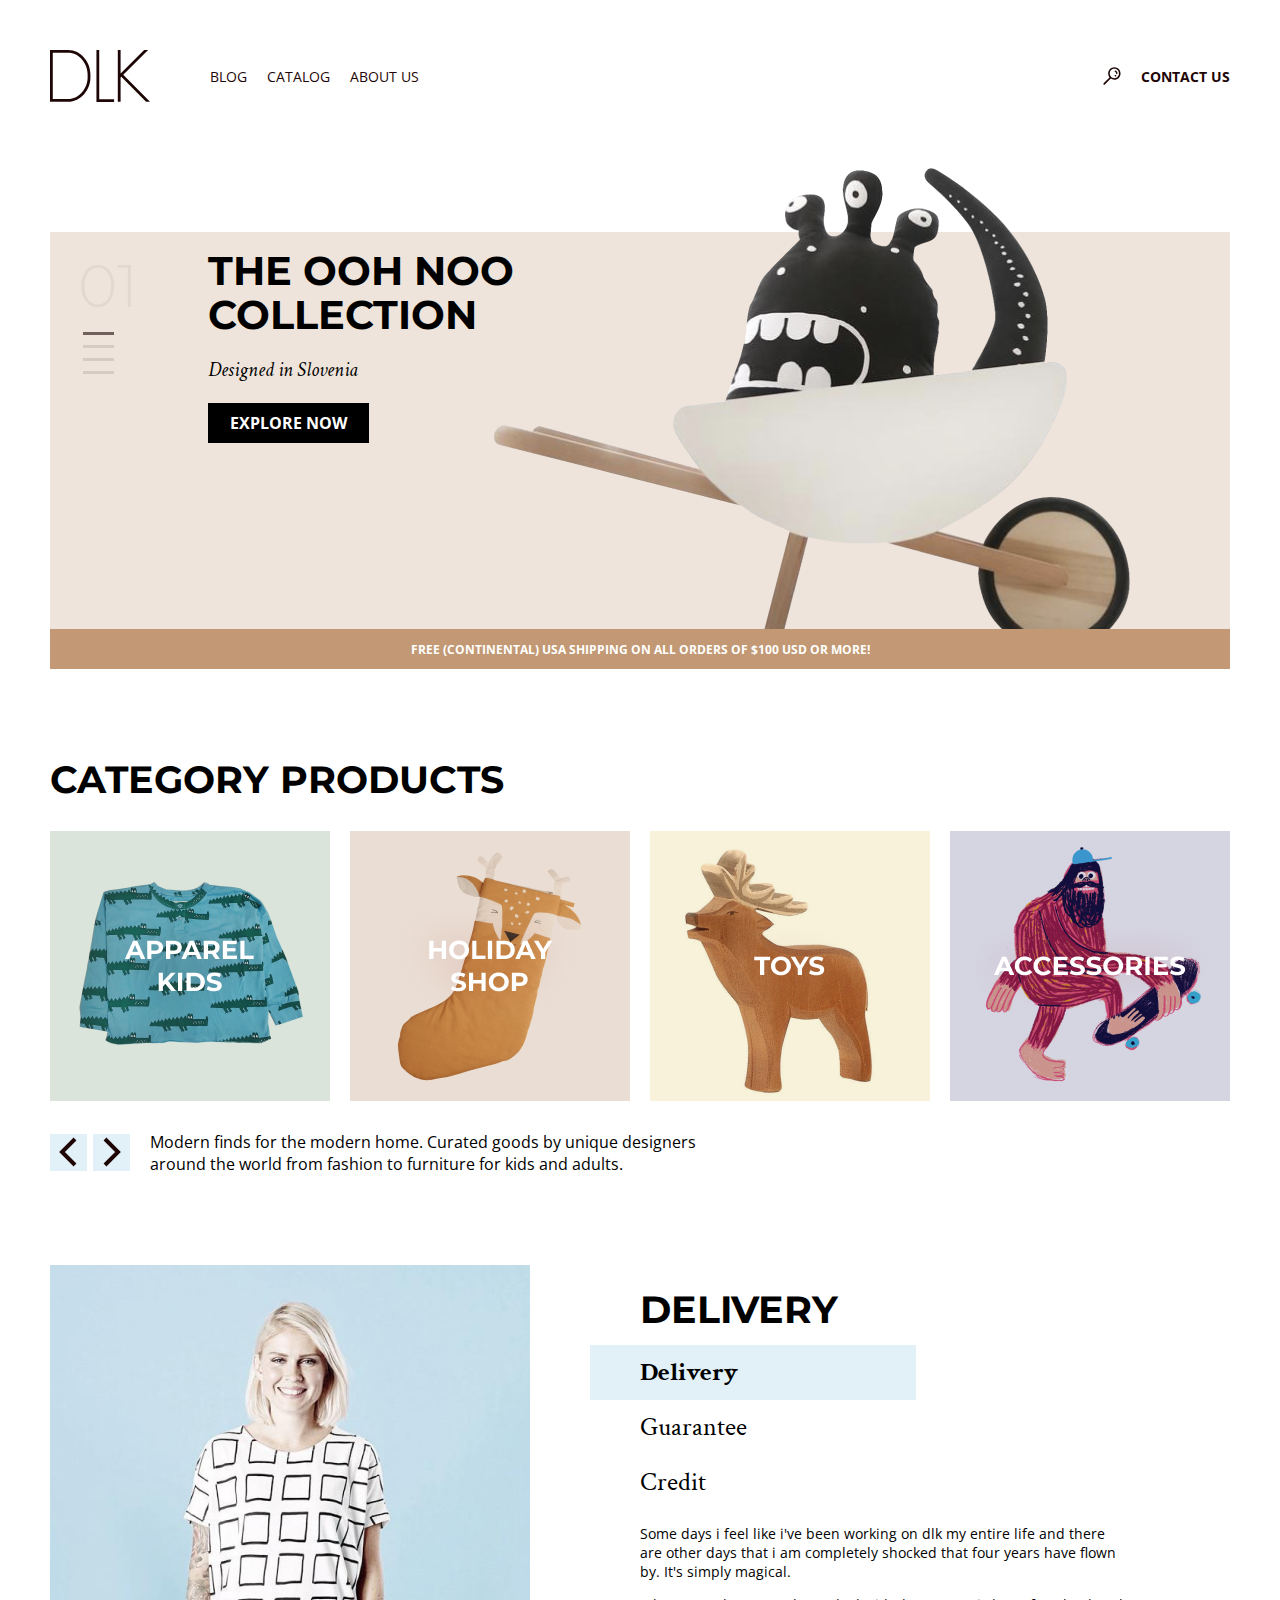
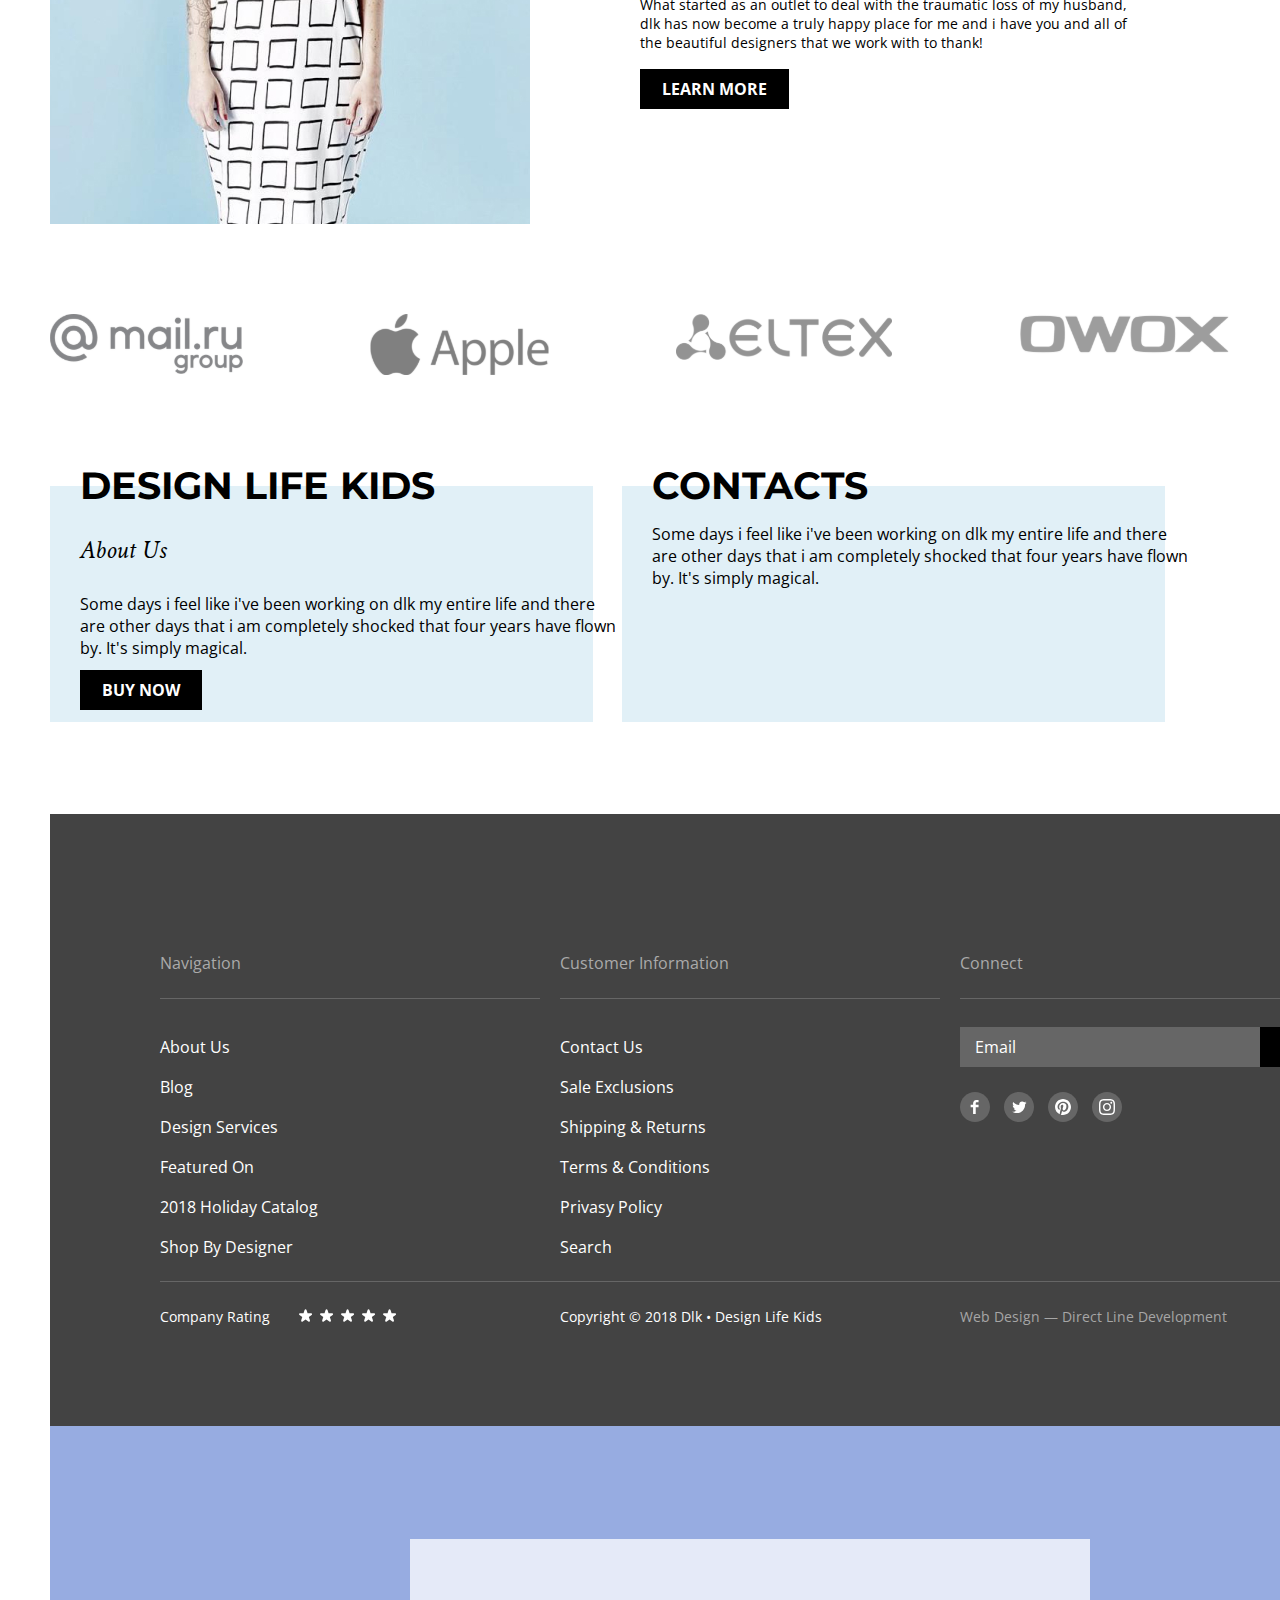
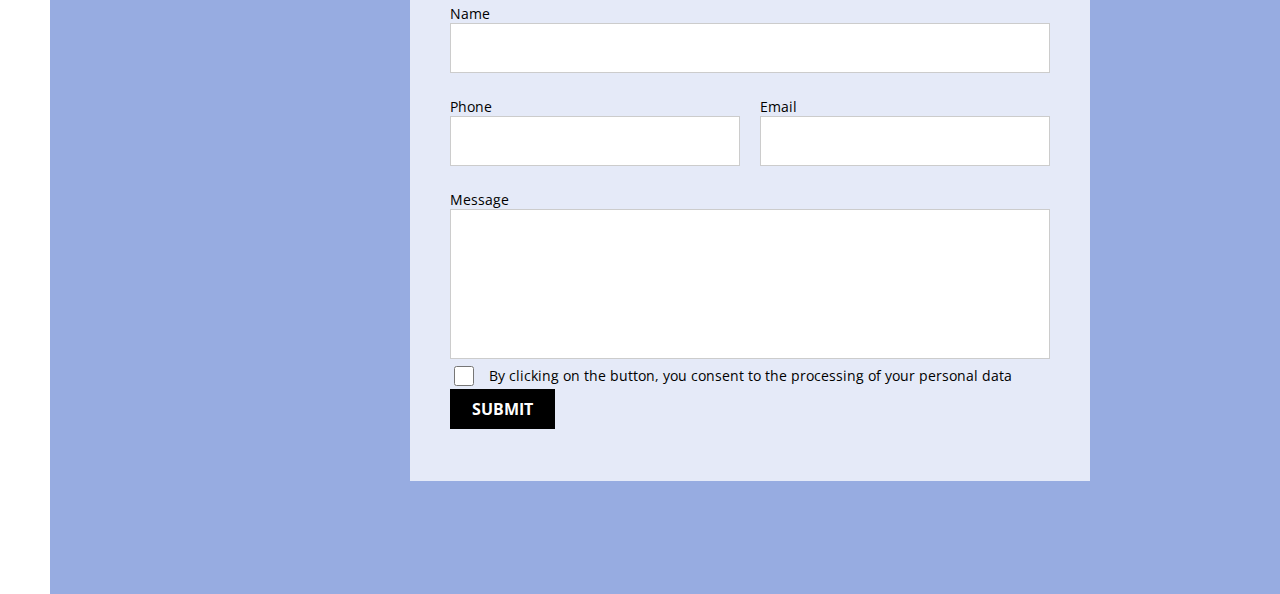
==== index.html @ a7666f1c "current" ====
<!DOCTYPE html>
<html lang="en">
<head>
	<meta charset="UTF-8">
	<meta name="viewport" content="width = device-width, initial-scale = 1.0">
  <meta http-equiv="X-UA-Compatible" content = "ie=edge">
	<link rel="preconnect" href="https://fonts.gstatic.com">
	<link href="https://fonts.googleapis.com/css2?family=Montserrat:wght@300;700&display=swap" rel="stylesheet">
	<link href="https://fonts.googleapis.com/css2?family=Open+Sans:wght@400;700&display=swap" rel="stylesheet">
	<link href="https://fonts.googleapis.com/css2?family=Crimson+Text:ital,wght@1,400;1,700&display=swap" rel="stylesheet">
	<link rel="stylesheet" href="./css/style.css">
  <title> DLK Project </title>
</head>
  
<body>

<!-- Header -->
<header class="header">
	<nav class="header-nav">
		<img class="header-logo" src="./images/logo.svg" alt="main logo">
		<a class="header-nav-link" href="#">BLOG</a>
		<a class="header-nav-link" href="#">CATALOG</a>
		<a class="header-nav-link" href="#">ABOUT US</a>
	</nav>
	<div class="header-find-contact">
		<a href="#"><img src="./images/find.svg" alt="find"></a>
		<a class="header-nav-link" href="#">CONTACT US</a>
	</div>
</header>

<!--Main-->
<main>
	<section class="banner">
		<div class="banner-slider">
			01
			<div class="rectangle-active"></div>
			<div class="rectangle"></div>
			<div class="rectangle"></div>
			<div class="rectangle"></div>
		</div>
		<div class="banner-title">
			<h1>THE OOH NOO COLLECTION</h1>
			<p class="banner-designedin">Designed in Slovenia</p>
			<button class="button">EXPLORE NOW</button>
			</div>
		<div class="banner-logo">
			<img src="images/oohnoo.png" alt="banner logo">
		</div>
	</section>
	<div class="banner-bottom-line">FREE (CONTINENTAL) USA SHIPPING ON ALL ORDERS OF $100 USD OR MORE!</div>
    
    <!--Category-->
	<section class="category">
		<h2>CATEGORY PRODUCTS</h2>
        <div class="category-list">
            <div><a href="#"><img src="./images/category1.png" alt=""></a></div>
            <div><a href="#"><img src="./images/category2.png" alt=""></a></div>
            <div><a href="#"><img src="./images/category3.png" alt=""></a></div>
            <div><a href="#"><img src="./images/category4.png" alt=""></a></div>
        </div>
        <div class="category-arrow">
            <a href="#"><img class="category-arrow-left" src="./images/arrowleft.svg" alt="arrow left"></a>
			<a href="#"><img class="category-arrow-right" src="./images/arrowright.svg" alt="arrow right"></a>
            Modern finds for the modern home. Curated goods by unique designers around the world from fashion to furniture for kids and adults.
        </div>
    </section>
    
	<!--Delivery-->
	<section class="delivery">
        <div>
            <img src="./images/delivery.jpg" alt="delivery">
        </div>
        <div class="delivery-menu">
			<h2>DELIVERY</h2>
            <ul class="delivery-list">
				<li class="delivery-item"></li>
                <li class="delivery-item delivery-item-active"><a href="#">Delivery</a></li>
                <li class="delivery-item"><a href="#">Guarantee</a></li>
                <li class="delivery-item"><a href="#">Credit</a></li>
                    <p>Some days i feel like i've been working on dlk my entire life and there are other days that i am completely shocked that four years have flown by. It's simply magical.</p>
                    <p>What started as an outlet to deal with the traumatic loss of my husband, dlk has now become a truly happy place for me and i have you and all of the beautiful designers that we work with to thank!</p>
                	<p class="delivery-button"><a class="button" href="#">LEARN MORE</a></p>
            </ul>
        </div>
	</section>
	
	<!--Partners-->
	<section class="partners">
		<a href="#"><img src="./images/mailrugroup.svg" alt="mailgroup"></a>
		<a href="#"><img src="./images/apple.svg" alt="apple"></a>
		<a href="#"><img src="./images/eltex.svg" alt="eltex"></a>
		<a href="#"><img src="./images/owox.svg" alt="owox"></a>
	</section>

	<!--Contacts-->
	<section class="contacts">
			<div class="contacts-item">
				<h2>DESIGN LIFE KIDS</h2>
				<p class="contacts-about">About Us</p>
				<p>Some days i feel like i've been working on dlk my entire life and there are other days that i am completely shocked that four years have flown by. It's simply magical.</p>
				<p class="contact-button"><a class="button" href="#">BUY NOW</a></p>
			</div>
			<div class="contacts-item">
				<h2>CONTACTS</h2>
				<p>Some days i feel like i've been working on dlk my entire life and there are other days that i am completely shocked that four years have flown by. It's simply magical.</p>
			</div>
			<!-- <iframe src="https://www.google.com/maps/embed?pb=!1m14!1m12!1m3!1d4459.916896886058!2d-122.42131472635465!3d37.775097630703044!2m3!1f0!2f0!3f0!3m2!1i1024!2i768!4f13.1!5e0!3m2!1sru!2sru!4v1612683105545!5m2!1sru!2sru" width="483" height="196" frameborder="0" style="border:0;" allowfullscreen="" aria-hidden="false" tabindex="0"></iframe> -->
	</section>
</main>

<!--Footer-->
<footer class="footer">
	<div class="footer-wrapper">
		<div class="footer-block">
			<ul>
				<li class="footer-block-header">Navigation</li>
				<li><a class="footer-link" href="#">About Us</a></li>
				<li><a class="footer-link" href="#">Blog</a></li>
				<li><a class="footer-link" href="#">Design Services</a></li>
				<li><a class="footer-link" href="#">Featured On</a></li>
				<li><a class="footer-link" href="#">2018 Holiday Catalog</a></li>
				<li><a class="footer-link" href="#">Shop By Designer</a></li>
			</ul>
		</div>
		<div class="footer-block">	
			<ul>
				<li class="footer-block-header">Customer Information</li>
				<li><a class="footer-link" class="footer-link"href="#">Contact Us</a></li>
				<li><a class="footer-link" href="#">Sale Exclusions</a></li>
				<li><a class="footer-link" href="#">Shipping & Returns</a></li>
				<li><a class="footer-link" href="#">Terms & Conditions</a></li>
				<li><a class="footer-link" href="#">Privasy Policy</a></li>
				<li><a class="footer-link" href="#">Search</a></li>
			</ul>
		</div>
		<div class="footer-block">
			<ul>
				<li class="footer-block-header">Connect</li>
				<li><input class="footer-input" type="email" placeholder="Email"><button class="footer-button">join</button></li>
				<li class="footer-social">
					<a href="#"><img class="footer-img" src="/images/facebook.svg" title="facebook"></a>
					<a href="#"><img class="footer-img" src="/images/twitter.svg" title="twitter"></a>
					<a href="#"><img class="footer-img" src="/images/pinterest.svg" title="pinterest"></a>
					<a href="#"><img class="footer-img" src="/images/instagram.svg" title="instagram"></a>
				</li>
			</ul>
		</div>
	</div>
	<div class="footer-footer">
		<div class="footer-block">
			Company Rating 
			<img class="footer-img footer-ratingstar" src="/images/ratingstar.svg" alt="rating star">
			<img class="footer-img footer-ratingstar" src="/images/ratingstar.svg" alt="rating star">
			<img class="footer-img footer-ratingstar" src="/images/ratingstar.svg" alt="rating star">
			<img class="footer-img footer-ratingstar" src="/images/ratingstar.svg" alt="rating star">
			<img class="footer-img footer-ratingstar" src="/images/ratingstar.svg" alt="rating star">
		</div>
		<div class="footer-block">
			Copyright © 2018 Dlk • Design Life Kids
		</div>
		<div class="footer-block">
			<span class="footer-dl">Web Design — Direct Line Development</span>
		</div>
	</div>		
</footer>

<!-- Modal -->
<div class="modal">	
	<div class="form">
		<div class="name">
			<label for="name">Name</label>
			<input id="name" type="text">
		</div>
		<div class="wrapper">
			<div class="phone">
				<label for="phone">Phone</label>
				<input id="phone" type="tel">
			</div>
			<div class="email">
				<label for="email">Email</label>
				<input id="email" type="email">
			</div>
		</div>
		<div class="message">
			<label for="message">Message</label>
			<textarea id="message"></textarea>
		</div>
		<div class="checkbox">
			<input class="box" type="checkbox" id="box">
			<label for="box"> By clicking on the button, you consent to the processing of your personal data</label>
		</div>
		<button class="button" type="submit">SUBMIT</button>		
	</div>
</div>

	</body>
</html>
---- css/style.css ----
body {
	font-family: 'Open Sans', sans-serif;
	font-size: 14px;
	margin: 0 auto;
	width: 100%;
	max-width: 1180px;
	background: #FFFFFF;
}

img {
	display: block;
}

/* Container
=================*/
.container {
    width: 100%;
    max-width: 1170px;
    margin: 0 auto;
}

label {
	display: block;
	margin: 20px, auto;
}

/*-- Header --*/
.header {
	display: flex;
	justify-content: space-between;
	align-items: center;
	margin-top: 50px;
}

.header-logo {
	padding: 0 40px 0 0;
}

.header-nav {
	display: flex;
	align-items: center;
	text-transform: uppercase;
}

.header-nav-link {
	margin-left: 20px;
	text-decoration: none;
	color: #1E0606;
}

.header-nav-link:hover {
	opacity: 0.5;
}

.header-nav-link:active {
	opacity: 0.2;
}

.header-nav-link:first-child {
	margin-left: 0;
}

.header-find-contact {
	display: flex;
	align-items: center;
	font-weight: bold;
}

.banner {
	display: flex;
	justify-content: flex-start;
	height: 380px;
	background: #EEE4DB;
	margin-top: 130px;
	padding: 17px 0 0 28px;
	position: relative;
}

h1 {
	font-family: Montserrat, Arial, sans-serif;
	font-size: 40px;
	font-weight: 700;
	line-height: 110%;
	margin: 0;
}

h2 {
	font-family: Montserrat, Arial, sans-serif;
	font-size: 38px;
	font-weight: 700;
	line-height: 110%;
	margin: 0;
}

li {
    list-style-type: none;
}

/* Main */
.banner-slider {
	font-family: Montserrat, Arial, sans-serif;
	font-size: 60px;
	font-weight: 300;
	color: rgba(30, 6, 6, 0.05);
	width: 130px;
}

.rectangle {
	height: 3px;
	width: 31px;
	background: #D6CAC2;
	margin: 10px 5px;
}

.rectangle-active {
	height: 3px;
	width: 31px;
	background: rgba(30, 6, 6, 0.6);
	margin: 10px 5px;
}

.banner-title {
	max-width: 310px;
}

.banner-logo {
	height: 461px;
	width: 636px;
	position: absolute;
	bottom: 0;
	right: 100px;
}

.banner-bottom-line {
	font-family: 'Open Sans', sans-serif;
	font-size: 12px;
	font-weight: 700;
	background: #C29974;
	text-align: center;
	text-transform: uppercase;
	color: #FFFFFF;
	height: 40px;
	display: flex;
	align-items: center;
	justify-content: center;
}

.banner-designedin {
	font-family: "Crimson Text", sans-serif;
	font-size: 20px;
	font-weight: 400;
	font-style: italic;
}

/* Category */

.category {
	margin-top: 90px;
}

.category-list {
	display: flex;
	justify-content: space-between;
	align-items: center;
	margin-top: 30px;
}

.category-arrow {
	width: 680px;
	height: 44px;
	display: flex;
	font-family: 'Open Sans', sans-serif;
	font-size: 16px;
	font-weight: 400;
	margin: 30px 20px 90px 0;
	align-items: center;
}

.category a {
	font-size: 0;
}

.category-arrow-left {
	margin-right: 6px;
}

.category-arrow-right {
	margin-right: 20px;
}

/* Delivery */
.delivery {
	display: flex;
	max-width: 1080px;
	position: relative;
}

ul {
	padding: 0;
}

.delivery-menu {
	position: absolute;
	width: 540px;
	height: 472px;
	top: 24px;
	left: 540px;
}

.delivery-list {
	font-family: 'Crimson Text', serif;
}

.delivery-menu h2 {
	margin-left: 50px;
}

.delivery-item a {
	color: #000000;
	margin-left: 50px;
	text-decoration: none;
}

.delivery-menu ul p {
	font-family: 'Open Sans', sans-serif;
	margin-left: 50px;
}

.delivery-item {
	font-family: 'Crimson Text';
	font-size: 26px;
	line-height: 55px;
	color: #000000;
}

.delivery-item-active {
	font-weight: 700;
	width: 326px;
	height: 55px;
	background-color: rgba(112, 187, 220, 0.2);
}

.delivery-button {
	margin-top: 26px;
}

/* Contacts */

.contacts {
	display: flex;
	width: 1143px;
	height: 349px;
	font-size: 16px;
}

.contacts-item {
	padding-left: 30px;
	position: relative;
}

.contacts-about {
	font-family: 'Crimson Text';
	font-size: 26px;
	font-weight: 400;
	font-style: italic;
}

.contacts-item:after {
    content: '';
    display: block;
    position: absolute;
    background: #E1F0F7;
    width: 543px;
    height: 236px;
	top: 21px;
	left: 0px;
	z-index: -1;
}

.contact-button {
	margin-top: 20px;
}

/* Footer */

.footer {
	color: #ffffff;
	box-sizing: border-box;
	background-color: #434343;
	padding: 100px 110px;
	width: 1400px;
}

.footer-wrapper {
	display: flex;
	justify-content: space-between;
	border-bottom: 1px solid #666666;
	margin-bottom: 25px;
}

.footer-block {
	width: 380px;
}

.footer-block-header {
	display: block;
	font-size: 16px;
	color: #AAAAAA;
	border-bottom: 1px solid #666666;
	line-height: 70px;
	margin-bottom: 28px;
}

.footer-link {
	font-family: 'Open Sans';
	font-size: 16px;
	font-weight: 400;
	color: #FFFFFF;
	margin-left: 0;
	line-height: 40px;
	text-decoration: none;
}

.footer-img {
	display: inline;
	margin-right: 0px;
}

.footer-social a {
	margin-right: 10px;
	line-height: 100px;
}

.footer-ratingstar {
	margin-right: 3px;
}

.footer-ratingstar:first-child {
	margin-left: 25px;
}

.footer-input {
	width: 300px;
	height: 40px;
	background-color: #666666;
	border: none;
	font-family: 'Open Sans', sans-serif;
	font-size: 16px;
	padding: 9px 0 9px 15px;
}

.footer-input::placeholder {
	color: #FFFFFF;
}

.footer-button {
	width: 80px;
	height: 40px;
	background-color: black;
	color: #FFFFFF;
	text-transform: uppercase;
	font-family: 'Open Sans', sans-serif;
	font-size: 16px;
	font-weight: 700;

}

.footer-footer {
	display: flex;
	justify-content: space-between;
}

.footer-dl {
	color: #A6A6A6;
}

/* Window Modal */
.form {
    width: 600px;
    height: 412px;
    background: #E5EAF8;
    padding: 65px 40px;
    margin-top: 113px;
  }
  
  .name {
    width: 100%;
    height: 73px;
    margin-bottom: 20px;
  }
  
  .message {
    width: 100%;
    height: 173px;
  }

  .wrapper {
    display: flex;
    width: 100%;
    height: 73px;
    margin-bottom: 20px;
  }

  input {
    width: 100%;
	height: 50px;
	border-width: 1px;
    border-style: solid;
	background: #FFFFFF;
	border: 1px solid rgba(0, 0, 0, 0.2);
	box-sizing: border-box;
  }

  textarea {
    width: 100%;
	height: 150px;
	resize: none;
	border-width: 1px;
    border-style: solid;
	background: #FFFFFF;
	border: 1px solid rgba(0, 0, 0, 0.2);
	box-sizing: border-box;
  }

  .name {
    width: 100%;
  }

  .phone {
      margin-right: 20px;
  }

  .phone, .email {
      width: 50%;
  }

  .box {
    width: 20px;
    height: 20px;
    margin-right: 15px;
  }

  .checkbox {
    display: flex;
    align-items: center;
  }

  .modal {
    width: 1400px;
    height: 768px;
    background: #E5EAF8;
    display: flex;
    justify-content: center;
    background: rgba(125, 151, 218, 0.8);
	}
	
.button {
	background: #000000;
	color: #FFFFFF;
	font-family: 'Open Sans', sans-serif;
	font-size: 16px;
	font-weight: 700;
	text-decoration: none;
	padding: 9px 22px;
	}

button {
	border: 0;
	}


.partners {
	display: flex;
	justify-content: space-between;
	margin: 90px 0;
}
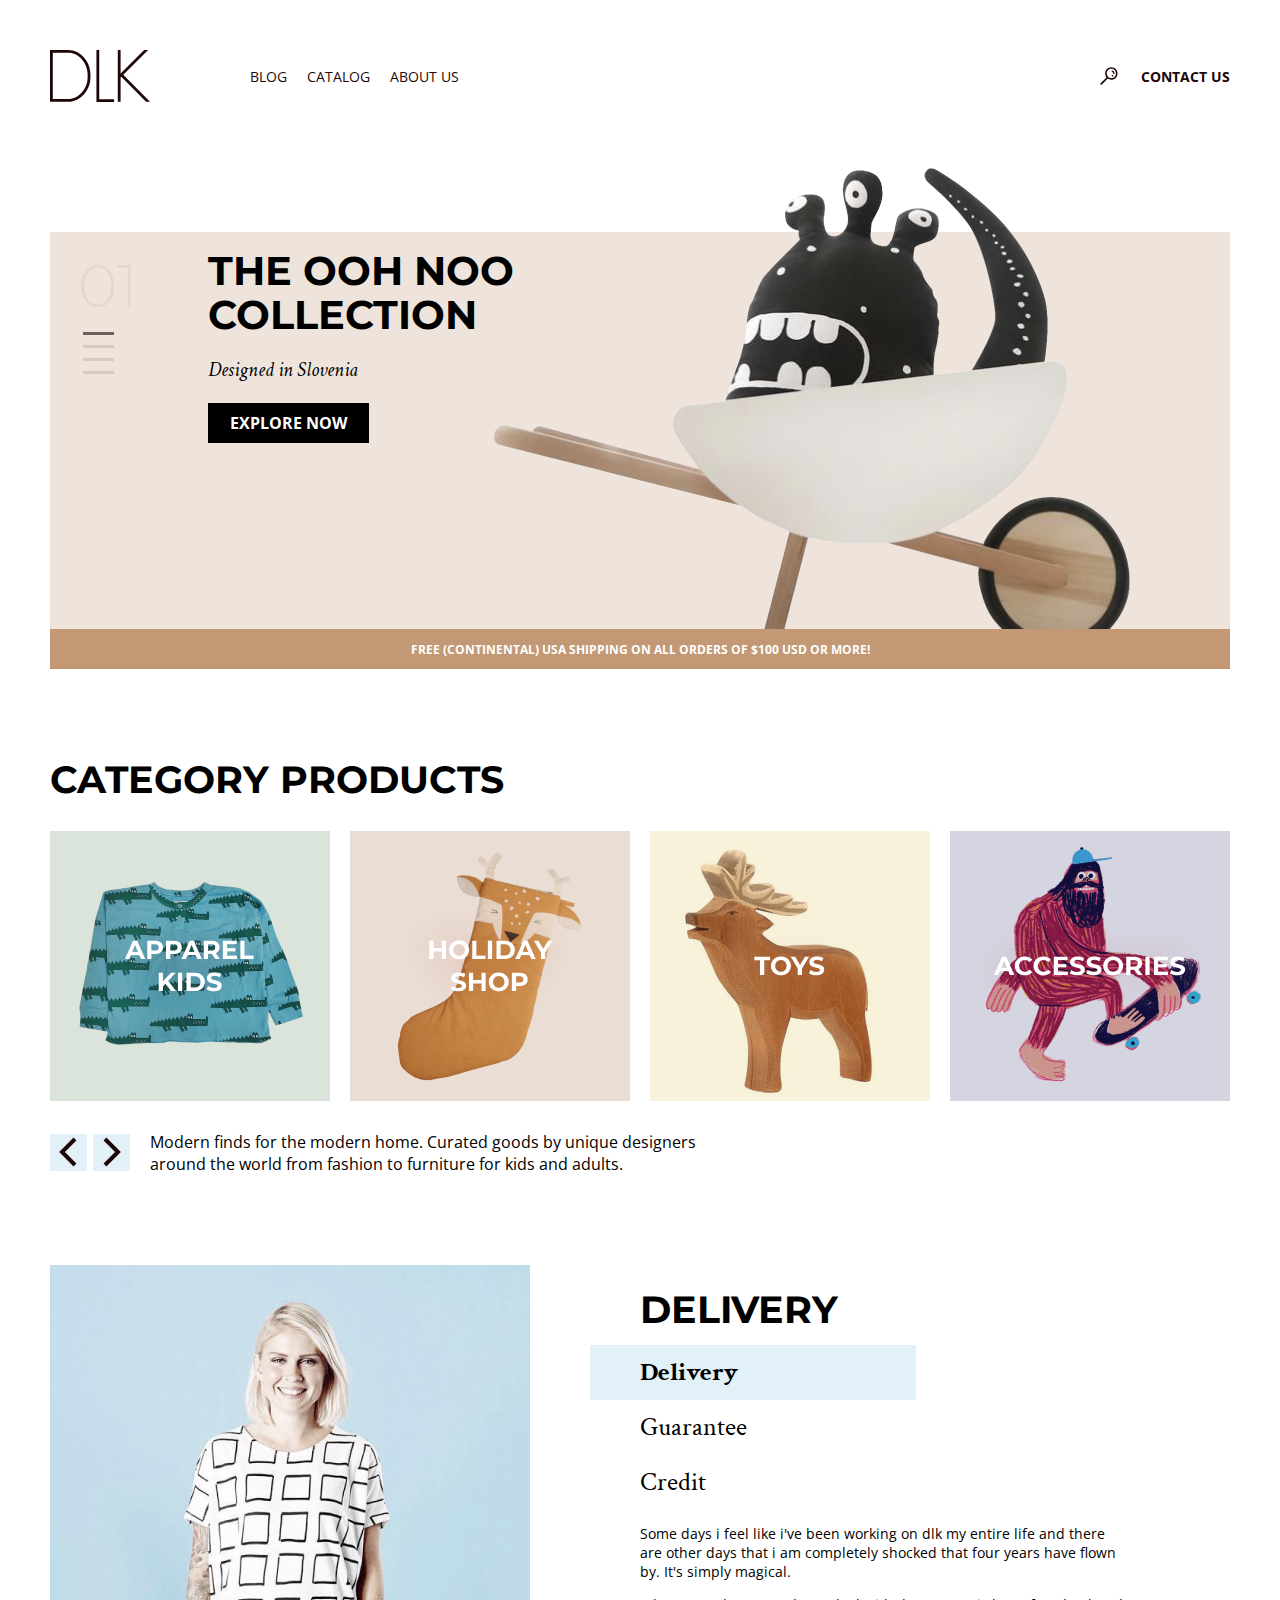
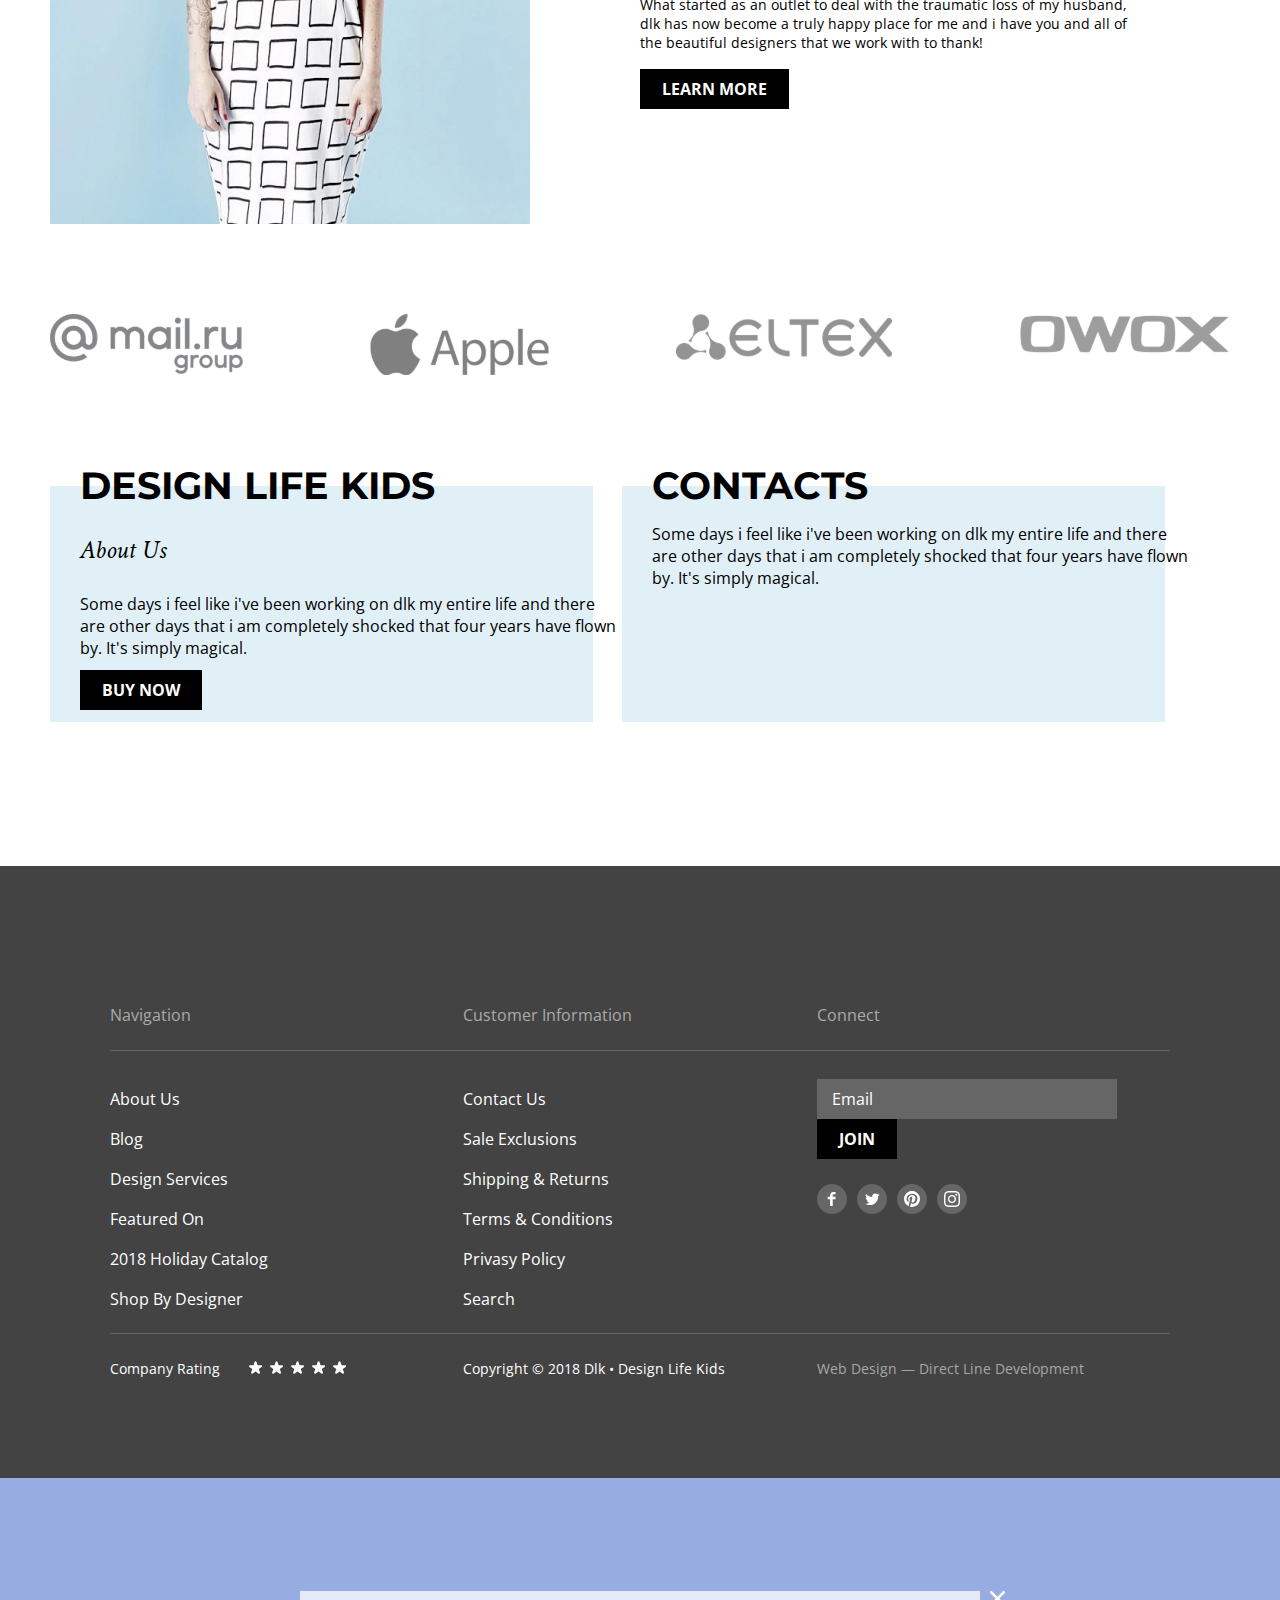
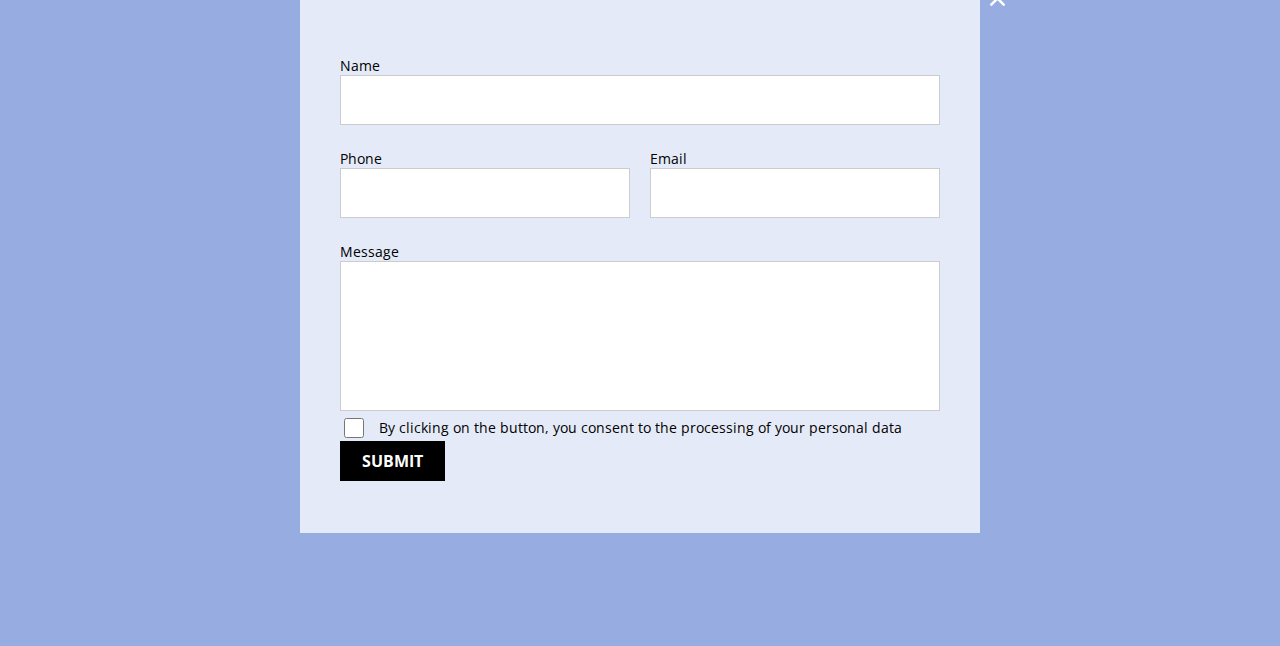
==== commit 62bf8f55: "current" ====
--- a/index.html
+++ b/index.html
@@ -15,21 +15,21 @@
 <body>
 
 <!-- Header -->
-<header class="header">
-	<nav class="header-nav">
-		<img class="header-logo" src="./images/logo.svg" alt="main logo">
-		<a class="header-nav-link" href="#">BLOG</a>
-		<a class="header-nav-link" href="#">CATALOG</a>
-		<a class="header-nav-link" href="#">ABOUT US</a>
-	</nav>
-	<div class="header-find-contact">
-		<a href="#"><img src="./images/find.svg" alt="find"></a>
-		<a class="header-nav-link" href="#">CONTACT US</a>
-	</div>
+<header class="header container">
+		<nav class="header-nav">
+			<img class="header-logo" src="./images/logo.svg" alt="main logo">
+			<ul class="header-nav-list">
+				<li><a class="header-nav-link" href="#">blog</a></li>
+				<li><a class="header-nav-link" href="#">catalog</a></li>
+				<li><a class="header-nav-link" href="#">about us</a></li>
+			</ul>
+		</nav>
+		<a href="#" class="search-ico"></a>
+		<a class="header-nav-link bold" href="#">contact us</a>
 </header>
 
 <!--Main-->
-<main>
+<main class="container">
 	<section class="banner">
 		<div class="banner-slider">
 			01
@@ -103,8 +103,9 @@
 			<div class="contacts-item">
 				<h2>CONTACTS</h2>
 				<p>Some days i feel like i've been working on dlk my entire life and there are other days that i am completely shocked that four years have flown by. It's simply magical.</p>
-			</div>
-			<!-- <iframe src="https://www.google.com/maps/embed?pb=!1m14!1m12!1m3!1d4459.916896886058!2d-122.42131472635465!3d37.775097630703044!2m3!1f0!2f0!3f0!3m2!1i1024!2i768!4f13.1!5e0!3m2!1sru!2sru!4v1612683105545!5m2!1sru!2sru" width="483" height="196" frameborder="0" style="border:0;" allowfullscreen="" aria-hidden="false" tabindex="0"></iframe> -->
+				<iframe class="map" src="https://www.google.com/maps/embed?pb=!1m14!1m12!1m3!1d4459.916896886058!2d-122.42131472635465!3d37.775097630703044!2m3!1f0!2f0!3f0!3m2!1i1024!2i768!4f13.1!5e0!3m2!1sru!2sru!4v1612683105545!5m2!1sru!2sru" width="483" height="196" frameborder="0" style="border:0;" allowfullscreen="" aria-hidden="false" tabindex="0"></iframe>
+			</div>
+			
 	</section>
 </main>
 
@@ -137,11 +138,13 @@
 			<ul>
 				<li class="footer-block-header">Connect</li>
 				<li><input class="footer-input" type="email" placeholder="Email"><button class="footer-button">join</button></li>
-				<li class="footer-social">
-					<a href="#"><img class="footer-img" src="/images/facebook.svg" title="facebook"></a>
-					<a href="#"><img class="footer-img" src="/images/twitter.svg" title="twitter"></a>
-					<a href="#"><img class="footer-img" src="/images/pinterest.svg" title="pinterest"></a>
-					<a href="#"><img class="footer-img" src="/images/instagram.svg" title="instagram"></a>
+				<li>
+					<ul class="footer-social-list">
+						<li><a class="footer-social footer-social-facebook" href="#"></a></li>
+						<li><a class="footer-social footer-social-twitter" href="#"></a></li>
+						<li><a class="footer-social footer-social-pinterest" href="#"></a></li>
+						<li><a class="footer-social footer-social-instagram" href="#"></a></li>
+					</ul>
 				</li>
 			</ul>
 		</div>
@@ -189,7 +192,8 @@
 			<input class="box" type="checkbox" id="box">
 			<label for="box"> By clicking on the button, you consent to the processing of your personal data</label>
 		</div>
-		<button class="button" type="submit">SUBMIT</button>		
+		<button class="button" type="submit">SUBMIT</button>	
+		<a class="close_window"></a>	
 	</div>
 </div>
 
--- a/css/style.css
+++ b/css/style.css
@@ -1,10 +1,9 @@
 body {
 	font-family: 'Open Sans', sans-serif;
 	font-size: 14px;
-	margin: 0 auto;
 	width: 100%;
-	max-width: 1180px;
 	background: #FFFFFF;
+	margin: 0;
 }
 
 img {
@@ -14,8 +13,8 @@
 /* Container
 =================*/
 .container {
-    width: 100%;
-    max-width: 1170px;
+    max-width: 1180px;
+	width: 100%;
     margin: 0 auto;
 }
 
@@ -36,17 +35,42 @@
 	padding: 0 40px 0 0;
 }
 
+.search-ico {
+	display: inline-block;
+	width: 24px;
+	height: 24px;
+	background: url(/images/search.svg) no-repeat;
+	background-position: center;
+}
+
 .header-nav {
 	display: flex;
 	align-items: center;
 	text-transform: uppercase;
+	margin: 0 auto 0 0;
+}
+
+.header-nav-list li {
+	margin-right: 20px;
+}
+
+.header-nav-list {
+	display: flex;
+	align-items: center;
+	margin-left: 60px;
 }
 
 .header-nav-link {
 	margin-left: 20px;
 	text-decoration: none;
 	color: #1E0606;
-}
+	text-transform: uppercase;
+}
+
+.bold {
+	font-weight: 700;
+}
+
 
 .header-nav-link:hover {
 	opacity: 0.5;
@@ -249,8 +273,8 @@
 .contacts {
 	display: flex;
 	width: 1143px;
-	height: 349px;
-	font-size: 16px;
+	font-size: 16px;
+	margin-bottom: 60px;
 }
 
 .contacts-item {
@@ -288,7 +312,8 @@
 	box-sizing: border-box;
 	background-color: #434343;
 	padding: 100px 110px;
-	width: 1400px;
+	max-width: 1400px;
+	margin: 0 auto;
 }
 
 .footer-wrapper {
@@ -323,16 +348,40 @@
 
 .footer-img {
 	display: inline;
-	margin-right: 0px;
-}
-
-.footer-social a {
+}
+
+.footer-social-list {
+	display: flex;
+	margin-top: 25px;
+}
+
+.footer-social {
+	display: block;
+	width: 30px;
+	height: 30px;
 	margin-right: 10px;
-	line-height: 100px;
-}
+}
+
+.footer-social-facebook {
+	background: url(/images/facebook.svg) no-repeat;
+}
+
+.footer-social-twitter {
+	background: url(/images/twitter.svg) no-repeat;
+}
+
+.footer-social-pinterest {
+	background: url(/images/pinterest.svg) no-repeat;
+}
+
+.footer-social-instagram {
+	background: url(/images/instagram.svg) no-repeat;
+}
+
 
 .footer-ratingstar {
 	margin-right: 3px;
+	display: inline;
 }
 
 .footer-ratingstar:first-child {
@@ -375,12 +424,24 @@
 }
 
 /* Window Modal */
+
+.modal {
+    max-width: 1400px;
+    height: 768px;
+    background: #E5EAF8;
+    display: flex;
+    justify-content: center;
+    background: rgba(125, 151, 218, 0.8);
+	margin: 0 auto;
+	}
+
 .form {
     width: 600px;
     height: 412px;
     background: #E5EAF8;
     padding: 65px 40px;
     margin-top: 113px;
+	position: relative;
   }
   
   .name {
@@ -444,15 +505,6 @@
     display: flex;
     align-items: center;
   }
-
-  .modal {
-    width: 1400px;
-    height: 768px;
-    background: #E5EAF8;
-    display: flex;
-    justify-content: center;
-    background: rgba(125, 151, 218, 0.8);
-	}
 	
 .button {
 	background: #000000;
@@ -466,8 +518,19 @@
 
 button {
 	border: 0;
+	cursor: pointer;
 	}
 
+.close_window {
+	display: block;
+	background: url(/images/close.svg);
+	width: 15px;
+	height: 15px;
+	position: absolute;
+	top: 0px;
+	right: -25px;
+	cursor: pointer;
+}
 
 .partners {
 	display: flex;
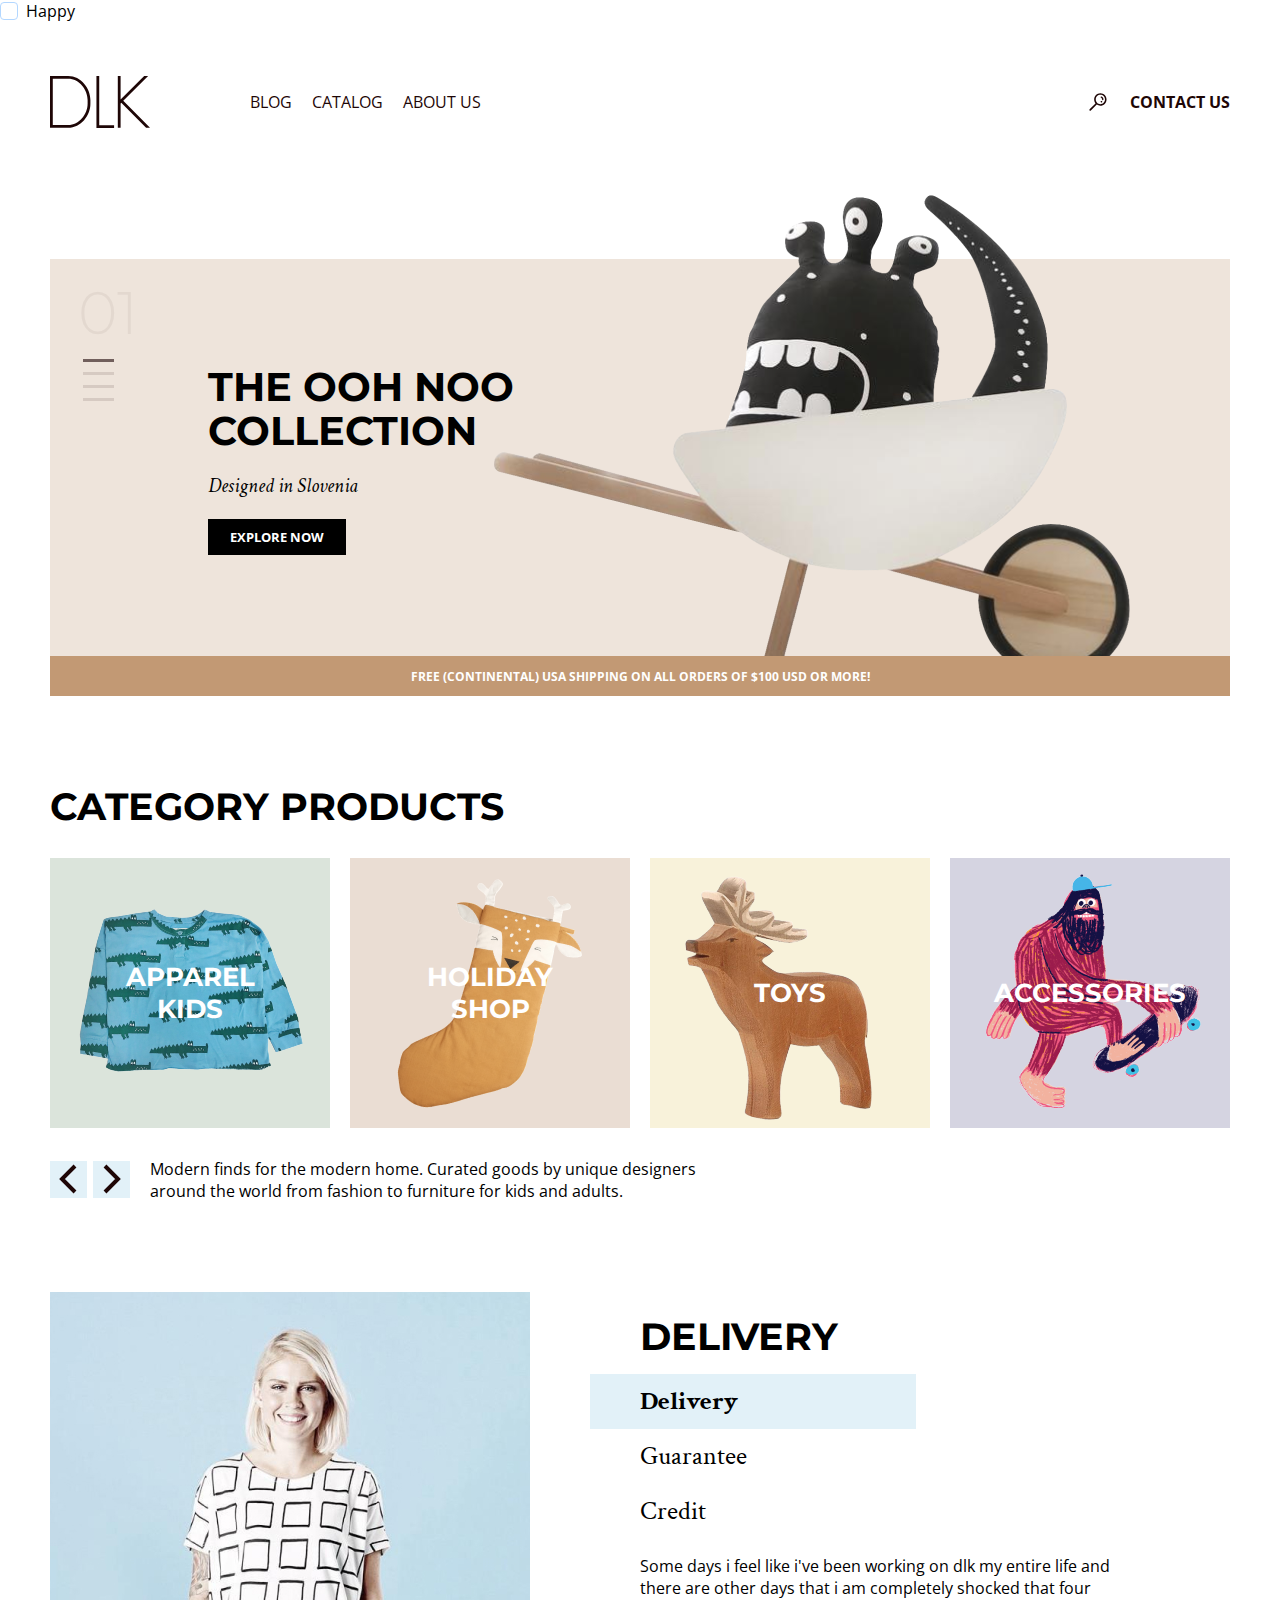
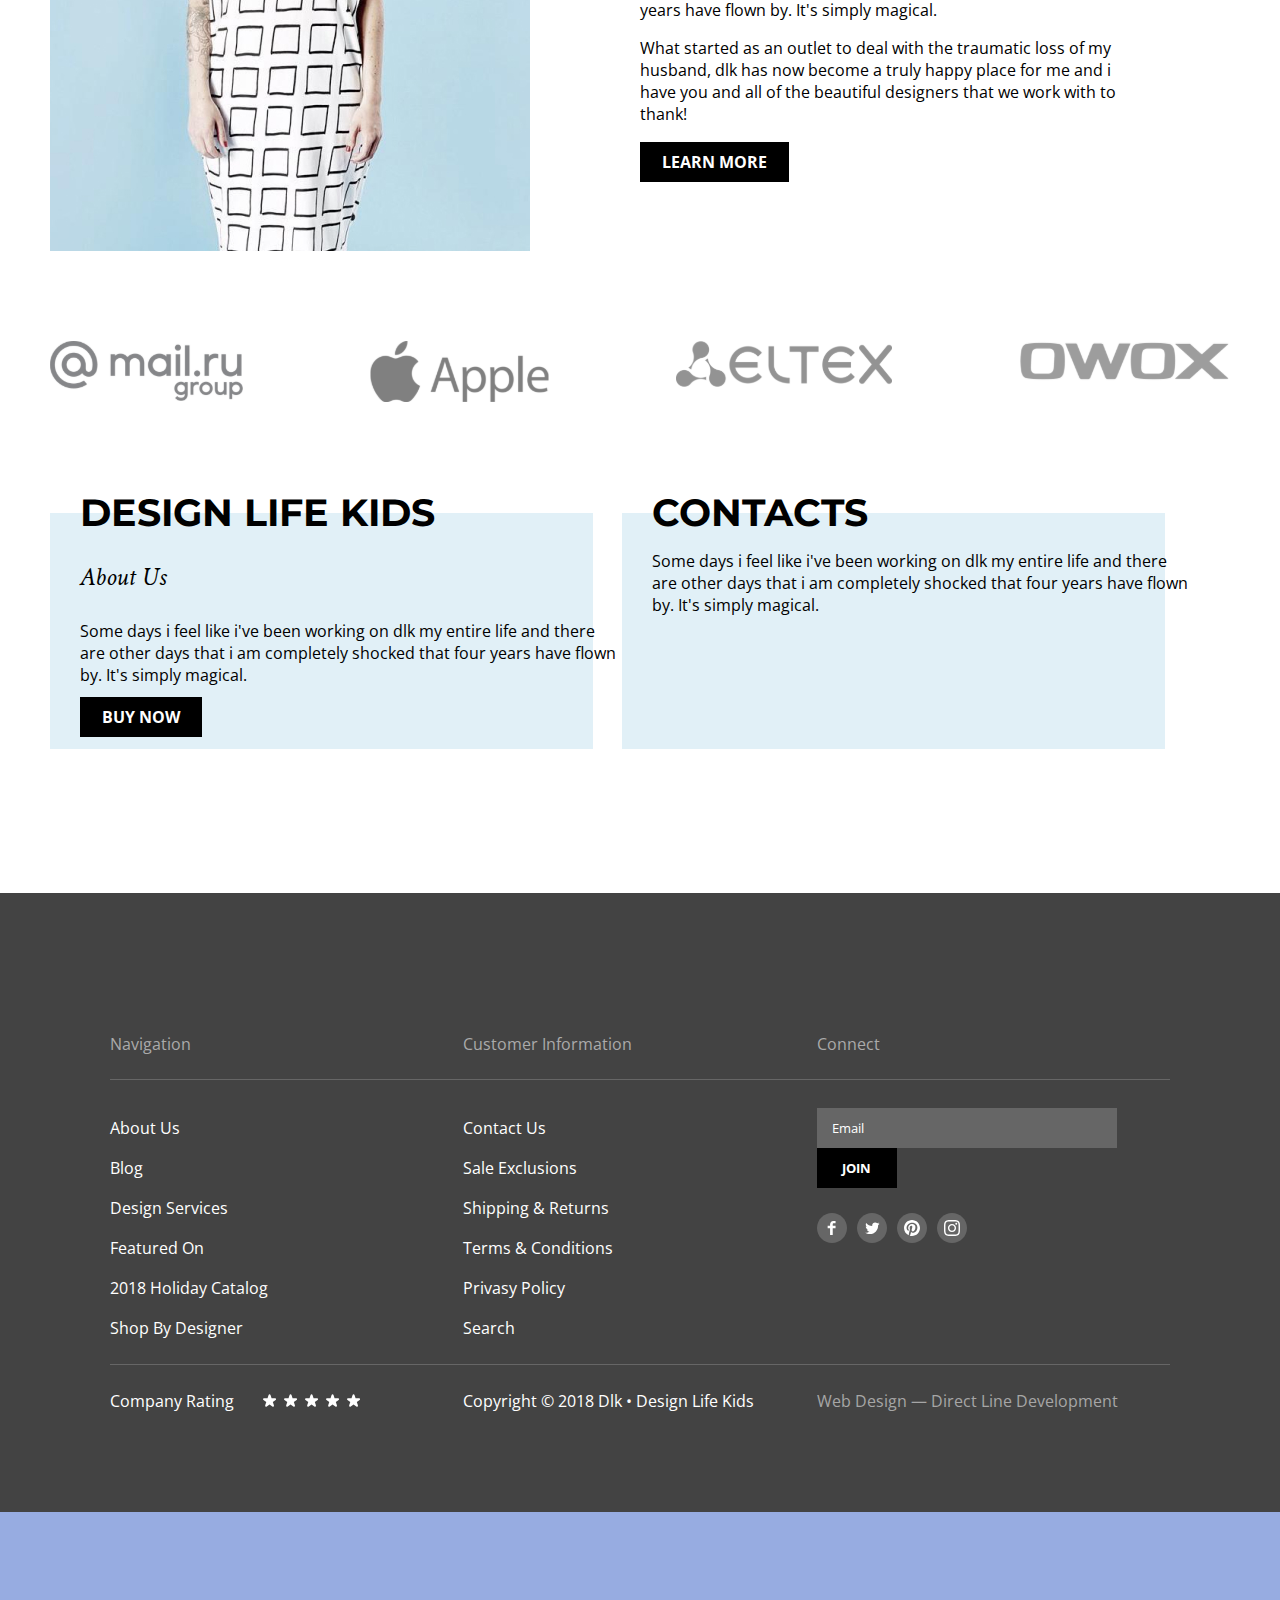
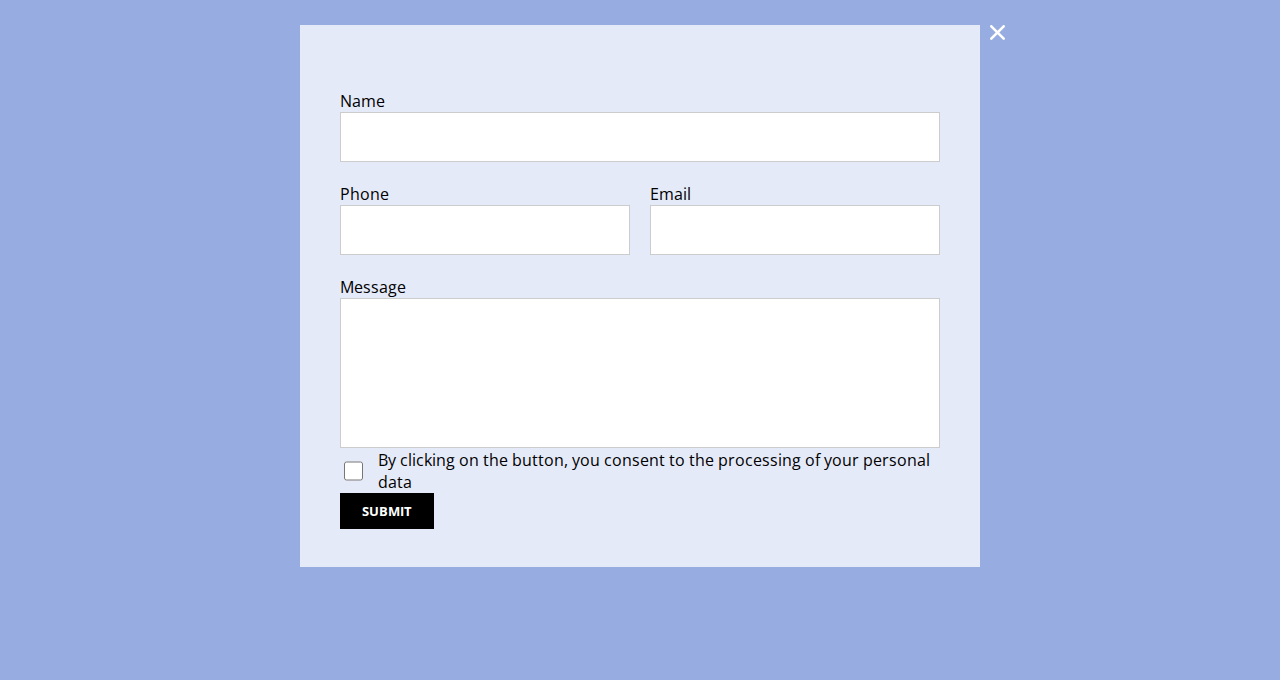
==== commit ccddb657: "current" ====
--- a/index.html
+++ b/index.html
@@ -13,18 +13,19 @@
 </head>
   
 <body>
-
-<!-- Header -->
+	<input type="checkbox" class="custom-checkbox" id="happy" name="happy" value="yes">
+	<label for="happy">Happy</label>
+	<!-- Header -->
 <header class="header container">
 		<nav class="header-nav">
-			<img class="header-logo" src="./images/logo.svg" alt="main logo">
+			<a class="header-nav-link" href="#"><img class="header-logo" src="./images/logo.svg" alt="main logo"></a>
 			<ul class="header-nav-list">
 				<li><a class="header-nav-link" href="#">blog</a></li>
 				<li><a class="header-nav-link" href="#">catalog</a></li>
 				<li><a class="header-nav-link" href="#">about us</a></li>
 			</ul>
 		</nav>
-		<a href="#" class="search-ico"></a>
+		<a class="search-ico header-nav-link"href="#" ></a>
 		<a class="header-nav-link bold" href="#">contact us</a>
 </header>
 
@@ -33,10 +34,12 @@
 	<section class="banner">
 		<div class="banner-slider">
 			01
-			<div class="rectangle-active"></div>
-			<div class="rectangle"></div>
-			<div class="rectangle"></div>
-			<div class="rectangle"></div>
+			<ul class="banner-rectangle-list">
+				<li><a class="banner-rectangle banner-rectangle-active" href="#"></a></li>
+				<li><a class="banner-rectangle" href="#"></a></li>
+				<li><a class="banner-rectangle" href="#"></a></li>
+				<li><a class="banner-rectangle" href="#"></a></li>
+			</ul>
 		</div>
 		<div class="banner-title">
 			<h1>THE OOH NOO COLLECTION</h1>
@@ -52,12 +55,12 @@
     <!--Category-->
 	<section class="category">
 		<h2>CATEGORY PRODUCTS</h2>
-        <div class="category-list">
-            <div><a href="#"><img src="./images/category1.png" alt=""></a></div>
-            <div><a href="#"><img src="./images/category2.png" alt=""></a></div>
-            <div><a href="#"><img src="./images/category3.png" alt=""></a></div>
-            <div><a href="#"><img src="./images/category4.png" alt=""></a></div>
-        </div>
+            <ul class="category-list">
+				<li><a class="category-item category-item-1" href="#">apparel<br> kids</a></li>
+				<li><a class="category-item category-item-2" href="#">holiday<br> shop</a></li>
+				<li><a class="category-item category-item-3" href="#">toys</a></li>
+				<li><a class="category-item category-item-4" href="#">accessories</a></li>
+			</ul>
         <div class="category-arrow">
             <a href="#"><img class="category-arrow-left" src="./images/arrowleft.svg" alt="arrow left"></a>
 			<a href="#"><img class="category-arrow-right" src="./images/arrowright.svg" alt="arrow right"></a>
--- a/css/style.css
+++ b/css/style.css
@@ -1,6 +1,6 @@
 body {
 	font-family: 'Open Sans', sans-serif;
-	font-size: 14px;
+	font-size: 16px;
 	width: 100%;
 	background: #FFFFFF;
 	margin: 0;
@@ -129,22 +129,29 @@
 	width: 130px;
 }
 
-.rectangle {
+.banner-rectangle-list {
+	margin: 0;
+}
+
+.banner-rectangle {
+	display: block;
 	height: 3px;
 	width: 31px;
 	background: #D6CAC2;
 	margin: 10px 5px;
 }
 
-.rectangle-active {
-	height: 3px;
-	width: 31px;
+.banner-rectangle:hover {
 	background: rgba(30, 6, 6, 0.6);
-	margin: 10px 5px;
+}
+
+.banner-rectangle-active {
+	background: rgba(30, 6, 6, 0.6);
 }
 
 .banner-title {
 	max-width: 310px;
+	padding-top: 89px;
 }
 
 .banner-logo {
@@ -189,19 +196,52 @@
 	margin-top: 30px;
 }
 
+.category-item {
+	display: table-cell;
+	width: 280px;
+	height: 270px;
+	font-family: 'Montserrat', sans-serif;
+	font-size: 26px;
+	font-weight: 700;
+	color: #FFFFFF;
+	text-decoration: none;
+	text-transform: uppercase;
+	text-align: center;
+	vertical-align: middle;
+}
+
+.category-item:hover {
+	text-decoration: underline;
+}
+
+.category-item-1 {
+	background: url(/images/category1.png) no-repeat center;
+	background-color: #DBE4DB;
+}
+
+.category-item-2 {
+	background: url(/images/category2.png) no-repeat center;
+	background-color: #EADDD3;
+}
+
+.category-item-3 {
+	background: url(/images/category3.png) no-repeat center;
+	background-color: #F8F2DA;
+}
+
+.category-item-4 {
+	background: url(/images/category4.png) no-repeat center;
+	background-color: #D5D4E1;
+}
+
 .category-arrow {
 	width: 680px;
 	height: 44px;
 	display: flex;
 	font-family: 'Open Sans', sans-serif;
-	font-size: 16px;
 	font-weight: 400;
 	margin: 30px 20px 90px 0;
 	align-items: center;
-}
-
-.category a {
-	font-size: 0;
 }
 
 .category-arrow-left {
@@ -273,7 +313,6 @@
 .contacts {
 	display: flex;
 	width: 1143px;
-	font-size: 16px;
 	margin-bottom: 60px;
 }
 
@@ -329,7 +368,6 @@
 
 .footer-block-header {
 	display: block;
-	font-size: 16px;
 	color: #AAAAAA;
 	border-bottom: 1px solid #666666;
 	line-height: 70px;
@@ -338,7 +376,6 @@
 
 .footer-link {
 	font-family: 'Open Sans';
-	font-size: 16px;
 	font-weight: 400;
 	color: #FFFFFF;
 	margin-left: 0;
@@ -394,7 +431,6 @@
 	background-color: #666666;
 	border: none;
 	font-family: 'Open Sans', sans-serif;
-	font-size: 16px;
 	padding: 9px 0 9px 15px;
 }
 
@@ -409,7 +445,6 @@
 	color: #FFFFFF;
 	text-transform: uppercase;
 	font-family: 'Open Sans', sans-serif;
-	font-size: 16px;
 	font-weight: 700;
 
 }
@@ -510,11 +545,20 @@
 	background: #000000;
 	color: #FFFFFF;
 	font-family: 'Open Sans', sans-serif;
-	font-size: 16px;
 	font-weight: 700;
 	text-decoration: none;
 	padding: 9px 22px;
+	border: none;
+    outline:none;
 	}
+
+.button:hover {
+	background-color: #C29974;
+}
+
+.button:active {
+	background-color: #CFAF91;
+}
 
 button {
 	border: 0;
@@ -537,3 +581,147 @@
 	justify-content: space-between;
 	margin: 90px 0;
 }
+
+input[type=range] {
+	width: 188px;
+	height: 24px;
+	margin: 0px;
+	background-color: transparent;
+	-webkit-appearance: none;
+	border: 0;
+	overflow: hidden;
+  }
+  input[type=range]:focus {
+	outline: none;
+  }
+  input[type=range]::-webkit-slider-runnable-track {
+	background: #c29974;
+	border: 2px solid #c29974;
+	width: 100%;
+	height: 4px;
+	cursor: pointer;
+  }
+  input[type=range]::-webkit-slider-thumb {
+	position: relative;
+	margin-top: -12px;
+	width: 24px;
+	height: 24px;
+	background: #ffffff;
+	border: 8px solid #c29974;
+	border-radius: 12px;
+	cursor: ew-resize;
+	-webkit-appearance: none;
+  }
+
+  input[type=range]:focus::-webkit-slider-runnable-track {
+	background: #c29974;
+  }
+  input[type=range]::-moz-range-track {
+	background: #c29974;
+	border: 2px solid #c29974;
+	width: 100%;
+	height: 4px;
+	cursor: pointer;
+  }
+  input[type=range]::-moz-range-thumb {
+	width: 24px;
+	height: 24px;
+	background: #ffffff;
+	border: 8px solid #c29974;
+	border-radius: 12px;
+	cursor: pointer;
+  }
+  input[type=range]::-ms-track {
+	background: transparent;
+	border-color: transparent;
+	border-width: 11px 0;
+	color: transparent;
+	width: 100%;
+	height: 4px;
+	cursor: pointer;
+  }
+  input[type=range]::-ms-fill-lower {
+	background: #c29974;
+	border: 2px solid #c29974;
+  }
+  input[type=range]::-ms-fill-upper {
+	background: #c29974;
+	border: 2px solid #c29974;
+  }
+  input[type=range]::-ms-thumb {
+	width: 24px;
+	height: 24px;
+	background: #ffffff;
+	border: 8px solid #c29974;
+	border-radius: 12px;
+	cursor: pointer;
+	margin-top: 0px;
+	/*Needed to keep the Edge thumb centred*/
+  }
+  input[type=range]:focus::-ms-fill-lower {
+	background: #c29974;
+  }
+  input[type=range]:focus::-ms-fill-upper {
+	background: #c29974;
+  }
+  /*TODO: Use one of the selectors from https://stackoverflow.com/a/20541859/7077589 and figure out
+  how to remove the virtical space around the range input in IE*/
+  @supports (-ms-ime-align:auto) {
+	/* Pre-Chromium Edge only styles, selector taken from hhttps://stackoverflow.com/a/32202953/7077589 */
+	input[type=range] {
+	  margin: 0;
+	  /*Edge starts the margin from the thumb, not the track as other browsers do*/
+	}
+  }
+  
+  .custom-checkbox {
+  position: absolute;
+  z-index: -1;
+  opacity: 0;
+}
+
+.custom-checkbox+label {
+	display: inline-flex;
+	align-items: center;
+	user-select: none;
+  }
+.custom-checkbox+label::before {
+	content: '';
+	display: inline-block;
+	width: 1em;
+	height: 1em;
+	flex-shrink: 0;
+	flex-grow: 0;
+	border: 1px solid #adb5bd;
+	border-radius: 0.25em;
+	margin-right: 0.5em;
+	background-repeat: no-repeat;
+	background-position: center center;
+	background-size: 50% 50%;
+  }
+  .custom-checkbox:checked+label::before {
+	border-color: #0b76ef;
+	background-color: #0b76ef;
+	background-image: url("data:image/svg+xml,%3csvg xmlns='http://www.w3.org/2000/svg' viewBox='0 0 8 8'%3e%3cpath fill='%23fff' d='M6.564.75l-3.59 3.612-1.538-1.55L0 4.26 2.974 7.25 8 2.193z'/%3e%3c/svg%3e");
+  }
+  /* стили при наведении курсора на checkbox */
+.custom-checkbox:not(:disabled):not(:checked)+label:hover::before {
+	border-color: #b3d7ff;
+  }
+  /* стили для активного состояния чекбокса (при нажатии на него) */
+  .custom-checkbox:not(:disabled):active+label::before {
+	background-color: #b3d7ff;
+	border-color: #b3d7ff;
+  }
+  /* стили для чекбокса, находящегося в фокусе */
+  .custom-checkbox:focus+label::before {
+	box-shadow: 0 0 0 0.2rem rgba(0, 123, 255, 0.25);
+  }
+  /* стили для чекбокса, находящегося в фокусе и не находящегося в состоянии checked */
+  .custom-checkbox:focus:not(:checked)+label::before {
+	border-color: #80bdff;
+  }
+  /* стили для чекбокса, находящегося в состоянии disabled */
+  .custom-checkbox:disabled+label::before {
+	background-color: #e9ecef;
+  }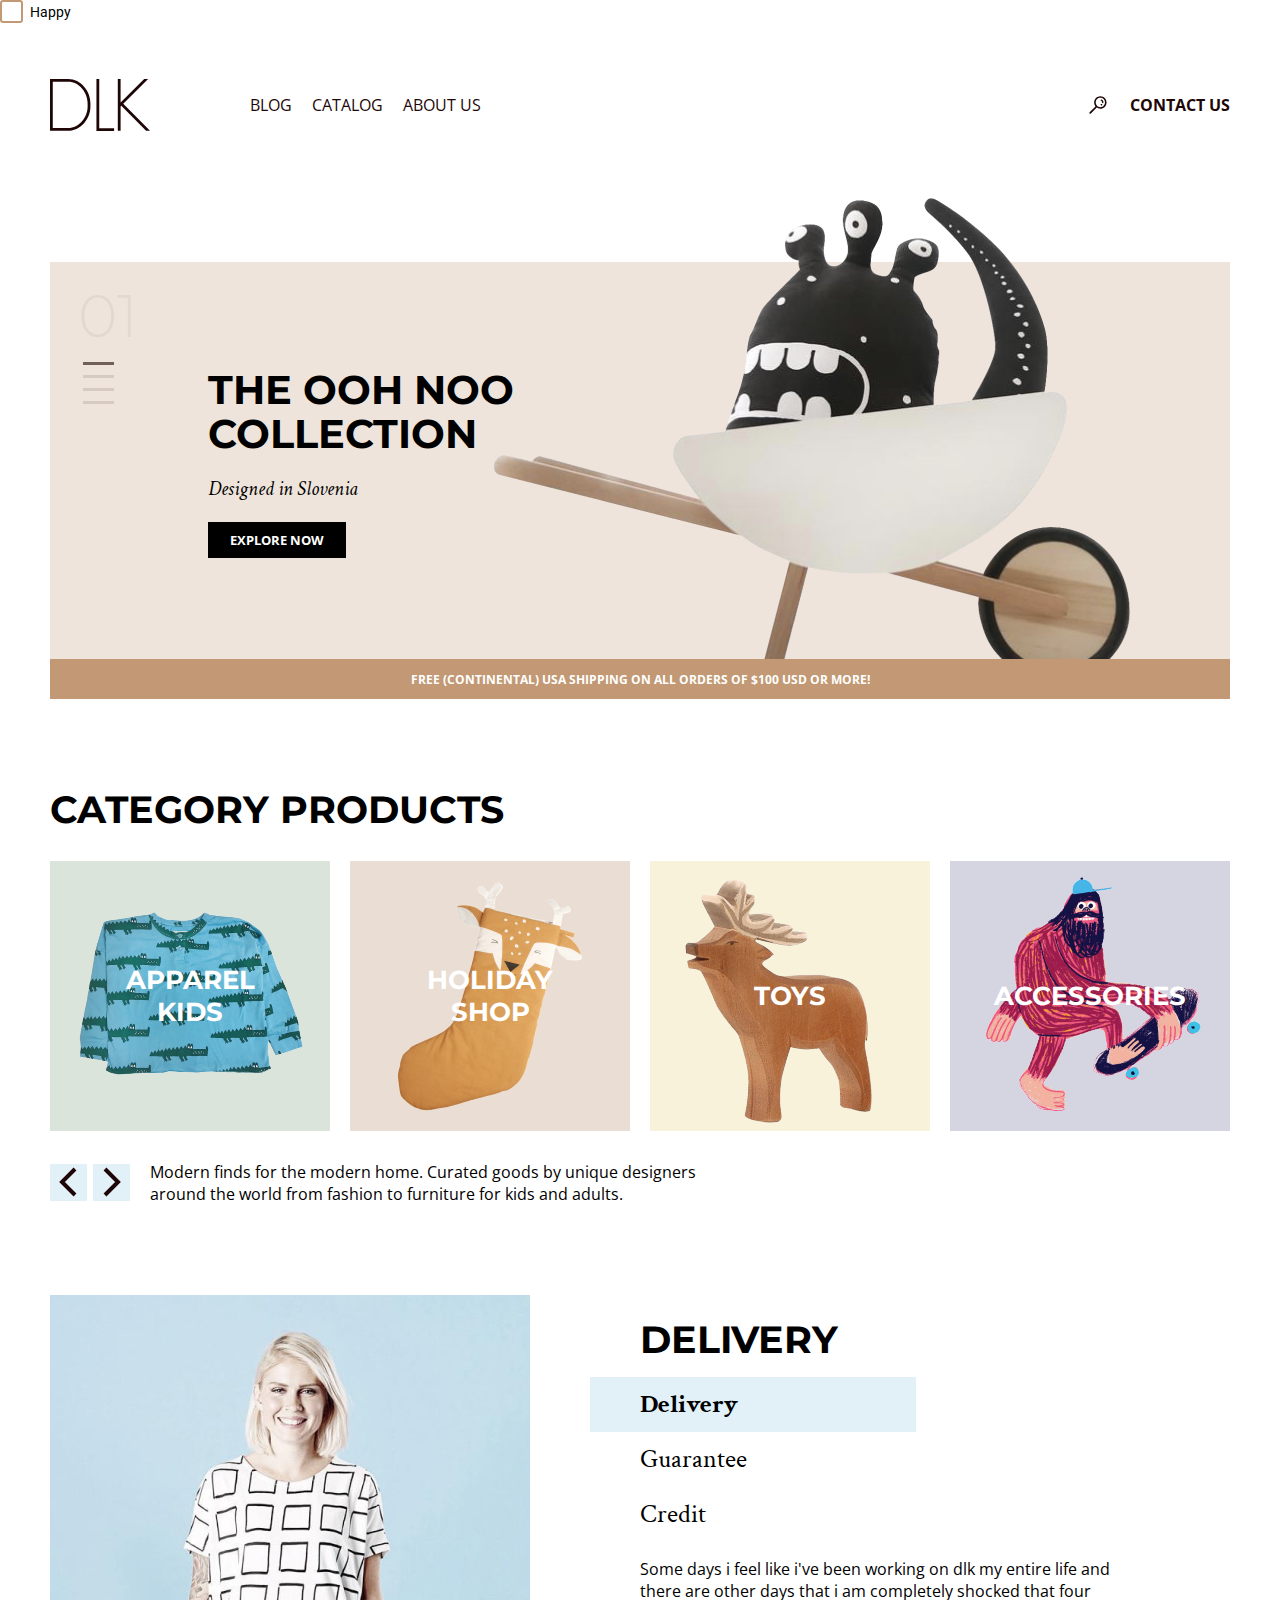
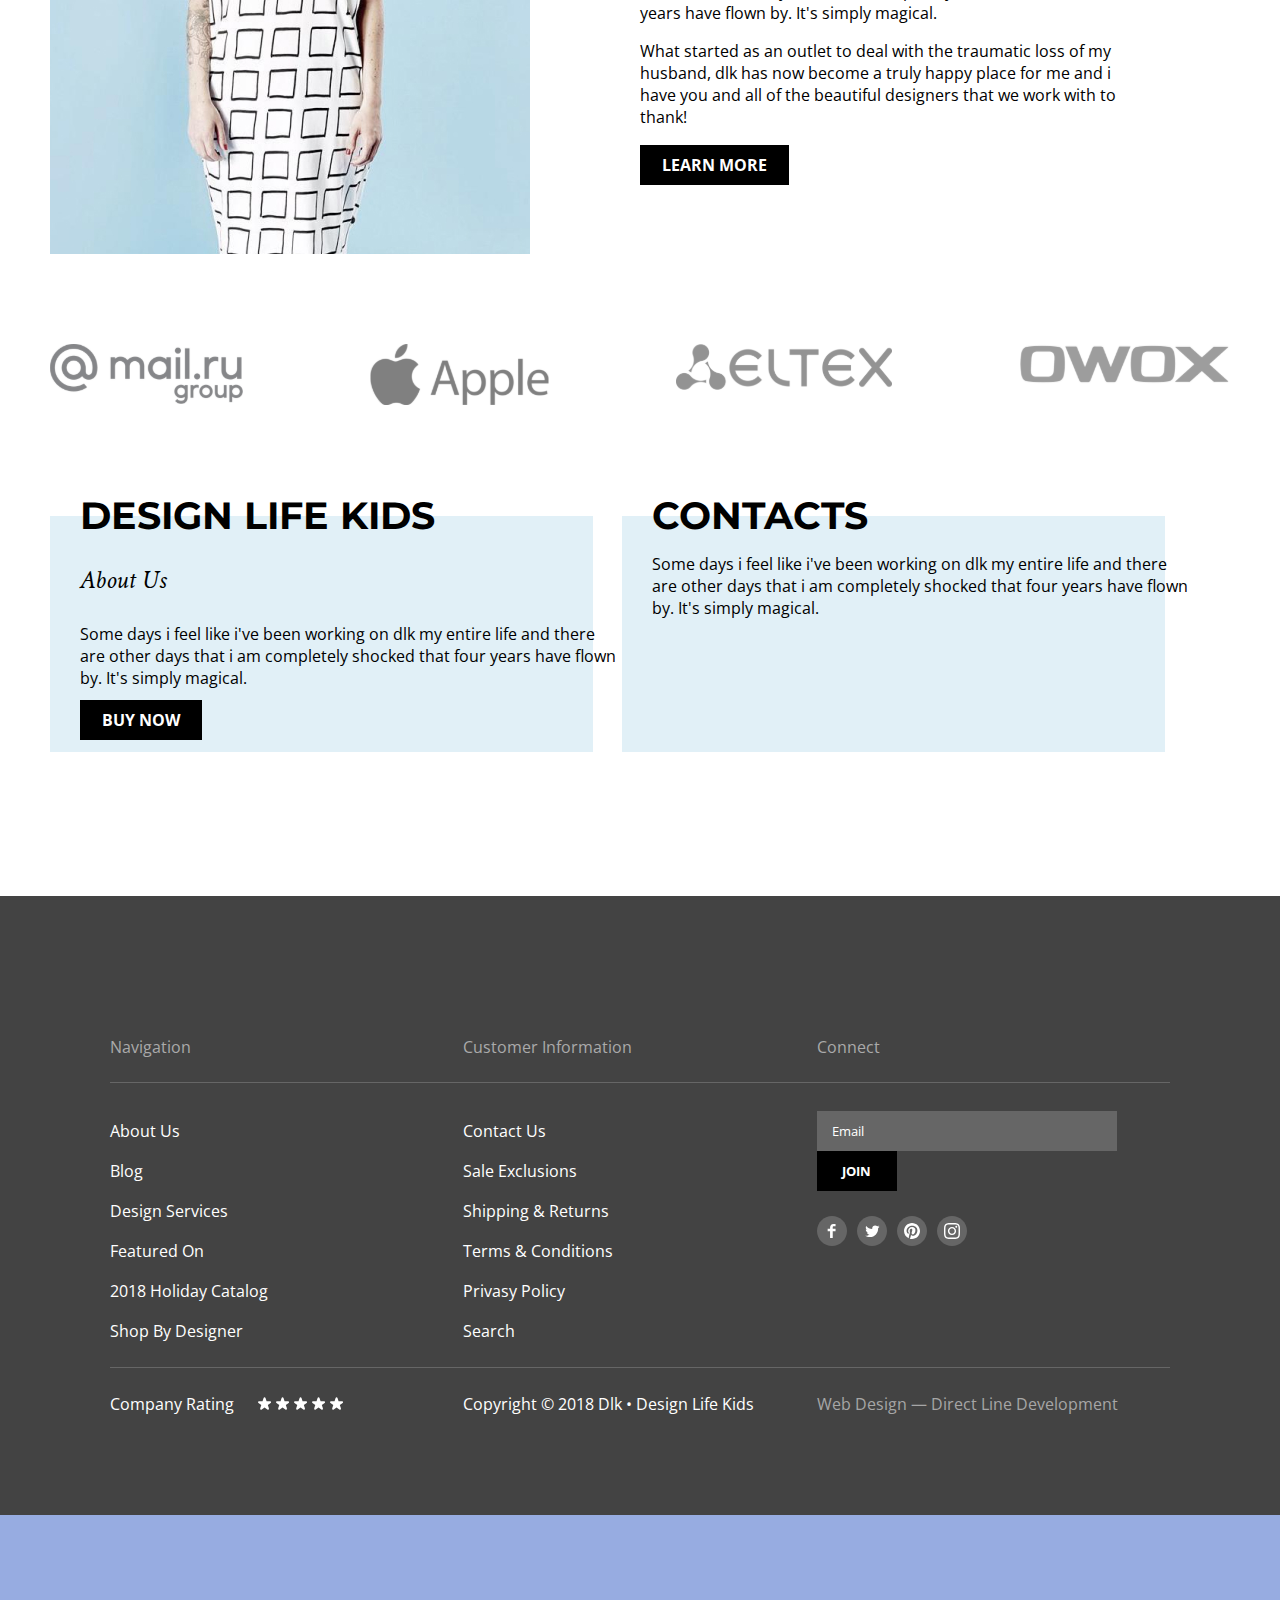
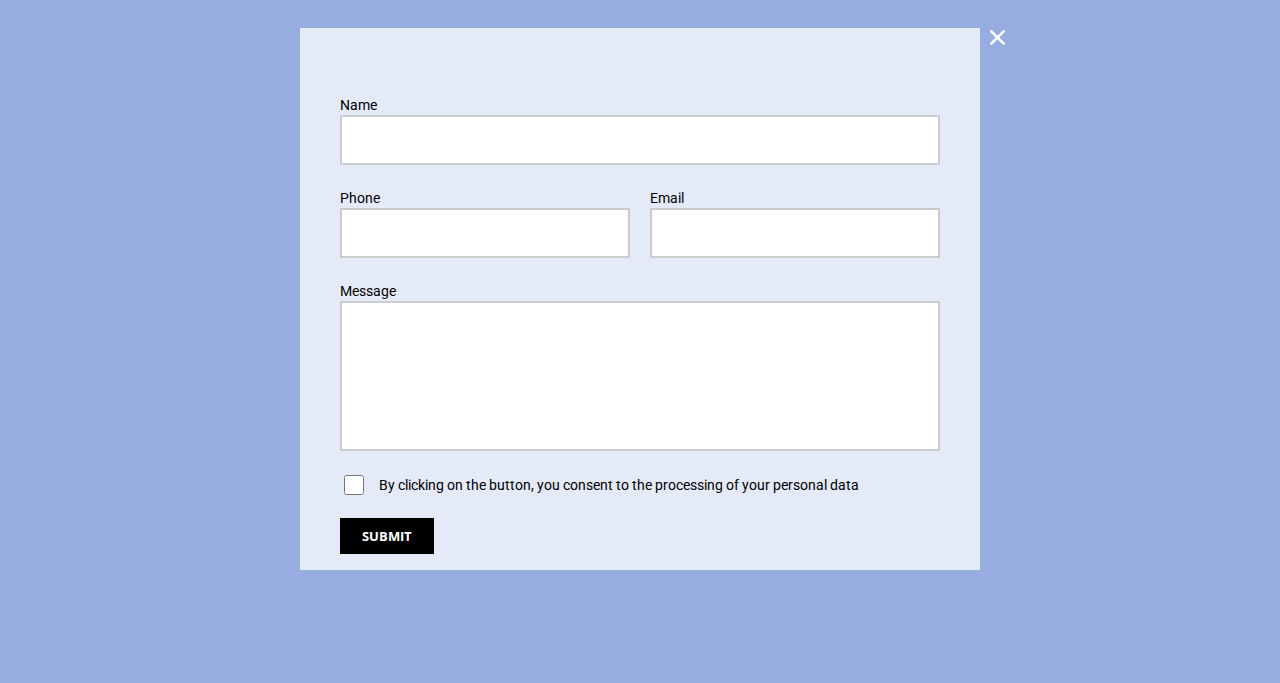
==== commit 1f75ae1d: "current" ====
--- a/index.html
+++ b/index.html
@@ -8,6 +8,7 @@
 	<link href="https://fonts.googleapis.com/css2?family=Montserrat:wght@300;700&display=swap" rel="stylesheet">
 	<link href="https://fonts.googleapis.com/css2?family=Open+Sans:wght@400;700&display=swap" rel="stylesheet">
 	<link href="https://fonts.googleapis.com/css2?family=Crimson+Text:ital,wght@1,400;1,700&display=swap" rel="stylesheet">
+	<link href="https://fonts.googleapis.com/css2?family=Roboto&display=swap" rel="stylesheet">
 	<link rel="stylesheet" href="./css/style.css">
   <title> DLK Project </title>
 </head>
@@ -129,7 +130,7 @@
 		<div class="footer-block">	
 			<ul>
 				<li class="footer-block-header">Customer Information</li>
-				<li><a class="footer-link" class="footer-link"href="#">Contact Us</a></li>
+				<li><a class="footer-link" href="#">Contact Us</a></li>
 				<li><a class="footer-link" href="#">Sale Exclusions</a></li>
 				<li><a class="footer-link" href="#">Shipping & Returns</a></li>
 				<li><a class="footer-link" href="#">Terms & Conditions</a></li>
@@ -143,10 +144,38 @@
 				<li><input class="footer-input" type="email" placeholder="Email"><button class="footer-button">join</button></li>
 				<li>
 					<ul class="footer-social-list">
-						<li><a class="footer-social footer-social-facebook" href="#"></a></li>
-						<li><a class="footer-social footer-social-twitter" href="#"></a></li>
-						<li><a class="footer-social footer-social-pinterest" href="#"></a></li>
-						<li><a class="footer-social footer-social-instagram" href="#"></a></li>
+						<li>
+							<a class="footer-social footer-social-facebook" href="#">
+								<svg width="30" height="30" viewBox="0 0 30 30" fill="none" xmlns="http://www.w3.org/2000/svg">
+									<path fill-rule="evenodd" clip-rule="evenodd" d="M0 15C0 6.71573 6.71573 0 15 0C23.2843 0 30 6.71573 30 15C30 23.2843 23.2843 30 15 30C6.71573 30 0 23.2843 0 15Z" fill="#666666"/>
+									<path fill-rule="evenodd" clip-rule="evenodd" d="M18.5527 10.3672H16.2967C16.0307 10.3672 15.7337 10.7172 15.7337 11.1852V12.8142H18.5527V15.1352H15.7337V22.1052H13.0707V15.1352H10.6577V12.8142H13.0707V11.4472C13.0707 9.48823 14.4317 7.89423 16.2967 7.89423H18.5527V10.3672Z" fill="white"/>
+								</svg>
+							</a>
+						</li>
+						<li>
+							<a class="footer-social footer-social-twitter" href="#">
+								<svg width="30" height="30" viewBox="0 0 30 30" fill="none" xmlns="http://www.w3.org/2000/svg">
+									<path fill-rule="evenodd" clip-rule="evenodd" d="M0 15C0 6.71573 6.71573 0 15 0C23.2843 0 30 6.71573 30 15C30 23.2843 23.2843 30 15 30C6.71573 30 0 23.2843 0 15Z" fill="#666666"/>
+									<path fill-rule="evenodd" clip-rule="evenodd" d="M21.1006 12.2891C21.1056 12.4161 21.1096 12.5431 21.1096 12.6721C21.1096 16.5761 18.1366 21.0781 12.7026 21.0781C11.0346 21.0781 9.48058 20.5881 8.17358 19.7501C8.40658 19.7771 8.64158 19.7911 8.87958 19.7911C10.2636 19.7911 11.5376 19.3181 12.5486 18.5251C11.2556 18.5021 10.1656 17.6481 9.78758 16.4751C9.96858 16.5101 10.1546 16.5271 10.3446 16.5271C10.6136 16.5271 10.8746 16.4921 11.1226 16.4241C9.77158 16.1521 8.75158 14.9591 8.75158 13.5271V13.4901C9.15058 13.7111 9.60758 13.8441 10.0916 13.8591C9.29858 13.3301 8.77758 12.4261 8.77758 11.4001C8.77758 10.8591 8.92258 10.3521 9.17658 9.91612C10.6326 11.7031 12.8106 12.8791 15.2656 13.0021C15.2156 12.7851 15.1906 12.5601 15.1906 12.3281C15.1906 10.6971 16.5126 9.37512 18.1446 9.37512C18.9936 9.37512 19.7616 9.73212 20.2996 10.3071C20.9736 10.1761 21.6056 9.93012 22.1766 9.59012C21.9556 10.2811 21.4886 10.8591 20.8766 11.2251C21.4746 11.1541 22.0446 10.9961 22.5756 10.7601C22.1776 11.3521 21.6776 11.8731 21.1006 12.2891Z" fill="white"/>
+								</svg>
+							</a>
+						</li>
+						<li>
+							<a class="footer-social footer-social-pinterest" href="#">
+								<svg width="30" height="30" viewBox="0 0 30 30" fill="none" xmlns="http://www.w3.org/2000/svg">
+									<path fill-rule="evenodd" clip-rule="evenodd" d="M0 15C0 6.71573 6.71573 0 15 0C23.2843 0 30 6.71573 30 15C30 23.2843 23.2843 30 15 30C6.71573 30 0 23.2843 0 15Z" fill="#666666"/>
+									<path fill-rule="evenodd" clip-rule="evenodd" d="M15.0005 7C10.5825 7 7 10.5816 7 15.0005C7 18.2754 8.97001 21.0902 11.7896 22.3273C11.767 21.7694 11.7858 21.0977 11.9279 20.49C12.0821 19.8408 12.9571 16.1313 12.9571 16.1313C12.9571 16.1313 12.7021 15.6205 12.7021 14.865C12.7021 13.6796 13.3898 12.7943 14.245 12.7943C14.9722 12.7943 15.3241 13.3409 15.3241 13.9957C15.3241 14.7267 14.8575 15.8208 14.6176 16.8341C14.4172 17.6836 15.0428 18.3751 15.8801 18.3751C17.3957 18.3751 18.4165 16.4286 18.4165 14.1218C18.4165 12.3691 17.2358 11.0567 15.088 11.0567C12.6617 11.0567 11.1498 12.8658 11.1498 14.8866C11.1498 15.5847 11.3549 16.0758 11.6767 16.4559C11.8253 16.6318 11.8451 16.7014 11.7914 16.9027C11.7538 17.0486 11.6654 17.4042 11.6287 17.5444C11.5751 17.7466 11.4114 17.82 11.2288 17.7448C10.1102 17.2885 9.58999 16.0645 9.58999 14.6881C9.58999 12.4161 11.5064 9.68972 15.3072 9.68972C18.3619 9.68972 20.3724 11.9015 20.3724 14.2732C20.3724 17.4117 18.6282 19.7562 16.0551 19.7562C15.1924 19.7562 14.3795 19.2895 14.1011 18.7599C14.1011 18.7599 13.6363 20.6029 13.5385 20.9585C13.3691 21.5747 13.037 22.1919 12.7332 22.6717C13.4529 22.8843 14.213 23 15.0005 23C19.4184 23 23 19.4184 23 15.0005C23 10.5816 19.4184 7 15.0005 7Z" fill="white"/>
+								</svg>
+							</a>
+						</li>
+						<li>
+							<a class="footer-social footer-social-instagram" href="#">
+								<svg width="30" height="30" viewBox="0 0 30 30" fill="none" xmlns="http://www.w3.org/2000/svg">
+									<path fill-rule="evenodd" clip-rule="evenodd" d="M0 15C0 6.71573 6.71573 0 15 0C23.2843 0 30 6.71573 30 15C30 23.2843 23.2843 30 15 30C6.71573 30 0 23.2843 0 15Z" fill="#666666"/>
+									<path fill-rule="evenodd" clip-rule="evenodd" d="M15 7C12.8273 7 12.5549 7.0092 11.7016 7.04813C10.8501 7.08697 10.2686 7.22223 9.7597 7.42C9.23363 7.62443 8.7875 7.89797 8.3427 8.3427C7.89797 8.7875 7.62443 9.23363 7.42 9.7597C7.22223 10.2686 7.08697 10.8501 7.04813 11.7016C7.0092 12.5549 7 12.8273 7 15C7 17.1727 7.0092 17.4451 7.04813 18.2984C7.08697 19.1499 7.22223 19.7314 7.42 20.2403C7.62443 20.7664 7.89797 21.2125 8.3427 21.6573C8.7875 22.102 9.23363 22.3756 9.7597 22.58C10.2686 22.7778 10.8501 22.913 11.7016 22.9519C12.5549 22.9908 12.8273 23 15 23C17.1727 23 17.4451 22.9908 18.2984 22.9519C19.1499 22.913 19.7314 22.7778 20.2403 22.58C20.7664 22.3756 21.2125 22.102 21.6573 21.6573C22.102 21.2125 22.3756 20.7664 22.58 20.2403C22.7778 19.7314 22.913 19.1499 22.9519 18.2984C22.9908 17.4451 23 17.1727 23 15C23 12.8273 22.9908 12.5549 22.9519 11.7016C22.913 10.8501 22.7778 10.2686 22.58 9.7597C22.3756 9.23363 22.102 8.7875 21.6573 8.3427C21.2125 7.89797 20.7664 7.62443 20.2403 7.42C19.7314 7.22223 19.1499 7.08697 18.2984 7.04813C17.4451 7.0092 17.1727 7 15 7ZM15 8.44143C17.1361 8.44143 17.3891 8.4496 18.2327 8.4881C19.0127 8.52367 19.4363 8.65397 19.7182 8.76353C20.0916 8.90867 20.3581 9.08203 20.638 9.362C20.918 9.6419 21.0913 9.9084 21.2365 10.2818C21.346 10.5637 21.4763 10.9873 21.5119 11.7673C21.5504 12.6109 21.5586 12.8639 21.5586 15C21.5586 17.1361 21.5504 17.3891 21.5119 18.2327C21.4763 19.0127 21.346 19.4363 21.2365 19.7182C21.0913 20.0916 20.918 20.3581 20.638 20.638C20.3581 20.918 20.0916 21.0913 19.7182 21.2365C19.4363 21.346 19.0127 21.4763 18.2327 21.5119C17.3892 21.5504 17.1363 21.5586 15 21.5586C12.8637 21.5586 12.6108 21.5504 11.7673 21.5119C10.9873 21.4763 10.5637 21.346 10.2818 21.2365C9.9084 21.0913 9.64193 20.918 9.36197 20.638C9.08207 20.3581 8.90867 20.0916 8.76353 19.7182C8.65397 19.4363 8.52367 19.0127 8.4881 18.2327C8.4496 17.3891 8.44143 17.1361 8.44143 15C8.44143 12.8639 8.4496 12.6109 8.4881 11.7673C8.52367 10.9873 8.65397 10.5637 8.76353 10.2818C8.90867 9.9084 9.08203 9.6419 9.36197 9.362C9.64193 9.08203 9.9084 8.90867 10.2818 8.76353C10.5637 8.65397 10.9873 8.52367 11.7673 8.4881C12.6109 8.4496 12.8639 8.44143 15 8.44143ZM10.8919 15C10.8919 12.7311 12.7311 10.8919 15 10.8919C17.2689 10.8919 19.1081 12.7311 19.1081 15C19.1081 17.2689 17.2689 19.1081 15 19.1081C12.7311 19.1081 10.8919 17.2689 10.8919 15ZM15 17.6667C13.5272 17.6667 12.3333 16.4728 12.3333 15C12.3333 13.5272 13.5272 12.3333 15 12.3333C16.4728 12.3333 17.6667 13.5272 17.6667 15C17.6667 16.4728 16.4728 17.6667 15 17.6667ZM19.2704 11.6896C19.8006 11.6896 20.2304 11.2598 20.2304 10.7296C20.2304 10.1994 19.8006 9.76957 19.2704 9.76957C18.7402 9.76957 18.3104 10.1994 18.3104 10.7296C18.3104 11.2598 18.7402 11.6896 19.2704 11.6896Z" fill="white"/>
+								</svg>
+							</a>
+						</li>
 					</ul>
 				</li>
 			</ul>
@@ -154,18 +183,28 @@
 	</div>
 	<div class="footer-footer">
 		<div class="footer-block">
-			Company Rating 
-			<img class="footer-img footer-ratingstar" src="/images/ratingstar.svg" alt="rating star">
-			<img class="footer-img footer-ratingstar" src="/images/ratingstar.svg" alt="rating star">
-			<img class="footer-img footer-ratingstar" src="/images/ratingstar.svg" alt="rating star">
-			<img class="footer-img footer-ratingstar" src="/images/ratingstar.svg" alt="rating star">
-			<img class="footer-img footer-ratingstar" src="/images/ratingstar.svg" alt="rating star">
+			<span class="footer-block-rating">Company Rating</span> 
+			<a href="#"><svg width="14" height="13" viewBox="0 0 14 13" fill="none" xmlns="http://www.w3.org/2000/svg">
+				<path d="M5.60845 0.927052C5.9078 0.0057416 7.21121 0.00574088 7.51056 0.927052L8.58013 4.21885H12.0413C13.0101 4.21885 13.4128 5.45846 12.6291 6.02786L9.82895 8.06231L10.8985 11.3541C11.1979 12.2754 10.1434 13.0415 9.35968 12.4721L6.55951 10.4377L3.75934 12.4721C2.97563 13.0415 1.92115 12.2754 2.2205 11.3541L3.29007 8.06231L0.4899 6.02787C-0.293814 5.45846 0.108961 4.21885 1.07768 4.21885H4.53888L5.60845 0.927052Z" fill="white"/>
+			</svg></a>
+			<a href="#"><svg width="14" height="13" viewBox="0 0 14 13" fill="none" xmlns="http://www.w3.org/2000/svg">
+				<path d="M5.60845 0.927052C5.9078 0.0057416 7.21121 0.00574088 7.51056 0.927052L8.58013 4.21885H12.0413C13.0101 4.21885 13.4128 5.45846 12.6291 6.02786L9.82895 8.06231L10.8985 11.3541C11.1979 12.2754 10.1434 13.0415 9.35968 12.4721L6.55951 10.4377L3.75934 12.4721C2.97563 13.0415 1.92115 12.2754 2.2205 11.3541L3.29007 8.06231L0.4899 6.02787C-0.293814 5.45846 0.108961 4.21885 1.07768 4.21885H4.53888L5.60845 0.927052Z" fill="white"/>
+			</svg></a>
+			<a href="#"><svg width="14" height="13" viewBox="0 0 14 13" fill="none" xmlns="http://www.w3.org/2000/svg">
+					<path d="M5.60845 0.927052C5.9078 0.0057416 7.21121 0.00574088 7.51056 0.927052L8.58013 4.21885H12.0413C13.0101 4.21885 13.4128 5.45846 12.6291 6.02786L9.82895 8.06231L10.8985 11.3541C11.1979 12.2754 10.1434 13.0415 9.35968 12.4721L6.55951 10.4377L3.75934 12.4721C2.97563 13.0415 1.92115 12.2754 2.2205 11.3541L3.29007 8.06231L0.4899 6.02787C-0.293814 5.45846 0.108961 4.21885 1.07768 4.21885H4.53888L5.60845 0.927052Z" fill="white"/>
+			</svg></a>
+			<a href="#"><svg width="14" height="13" viewBox="0 0 14 13" fill="none" xmlns="http://www.w3.org/2000/svg">
+						<path d="M5.60845 0.927052C5.9078 0.0057416 7.21121 0.00574088 7.51056 0.927052L8.58013 4.21885H12.0413C13.0101 4.21885 13.4128 5.45846 12.6291 6.02786L9.82895 8.06231L10.8985 11.3541C11.1979 12.2754 10.1434 13.0415 9.35968 12.4721L6.55951 10.4377L3.75934 12.4721C2.97563 13.0415 1.92115 12.2754 2.2205 11.3541L3.29007 8.06231L0.4899 6.02787C-0.293814 5.45846 0.108961 4.21885 1.07768 4.21885H4.53888L5.60845 0.927052Z" fill="white"/>
+			</svg></a>
+			<a href="#"><svg width="14" height="13" viewBox="0 0 14 13" fill="none" xmlns="http://www.w3.org/2000/svg">
+				<path d="M5.60845 0.927052C5.9078 0.0057416 7.21121 0.00574088 7.51056 0.927052L8.58013 4.21885H12.0413C13.0101 4.21885 13.4128 5.45846 12.6291 6.02786L9.82895 8.06231L10.8985 11.3541C11.1979 12.2754 10.1434 13.0415 9.35968 12.4721L6.55951 10.4377L3.75934 12.4721C2.97563 13.0415 1.92115 12.2754 2.2205 11.3541L3.29007 8.06231L0.4899 6.02787C-0.293814 5.45846 0.108961 4.21885 1.07768 4.21885H4.53888L5.60845 0.927052Z" fill="white"/>
+			</svg></a>
 		</div>
 		<div class="footer-block">
 			Copyright © 2018 Dlk • Design Life Kids
 		</div>
 		<div class="footer-block">
-			<span class="footer-dl">Web Design — Direct Line Development</span>
+			<a class="footer-dl" href="#">Web Design — Direct Line Development</a>
 		</div>
 	</div>		
 </footer>
@@ -192,11 +231,13 @@
 			<textarea id="message"></textarea>
 		</div>
 		<div class="checkbox">
-			<input class="box" type="checkbox" id="box">
+			<input class="modal-checkbox" type="checkbox" id="box">
 			<label for="box"> By clicking on the button, you consent to the processing of your personal data</label>
 		</div>
 		<button class="button" type="submit">SUBMIT</button>	
-		<a class="close_window"></a>	
+		<a class="close_window"><svg width="15" height="15" viewBox="0 0 15 15" fill="none" xmlns="http://www.w3.org/2000/svg">
+			<path d="M2.21902 14.6113C1.70029 15.1295 0.893368 15.1295 0.374636 14.6113C0.11527 14.3522 -6.13512e-07 14.0355 -5.9841e-07 13.69C-5.83308e-07 13.3445 0.11527 13.0278 0.374636 12.7687L5.64841 7.5L0.374637 2.23127C0.115271 1.97215 -7.23629e-08 1.65547 -5.72611e-08 1.30998C-4.21593e-08 0.964491 0.115271 0.647806 0.374637 0.388689C0.893369 -0.129545 1.70029 -0.129545 2.21902 0.388689L7.4928 5.65738L12.7666 0.38869C13.2853 -0.129545 14.0922 -0.129545 14.611 0.38869C15.1297 0.906924 15.1297 1.71304 14.611 2.23127L9.33718 7.5L14.611 12.7687C15.1297 13.287 15.1297 14.0931 14.611 14.6113C14.0922 15.1295 13.2853 15.1295 12.7666 14.6113L7.4928 9.34258L2.21902 14.6113Z" fill="white"/>
+			</svg></a>	
 	</div>
 </div>
 
--- a/css/style.css
+++ b/css/style.css
@@ -16,11 +16,6 @@
     max-width: 1180px;
 	width: 100%;
     margin: 0 auto;
-}
-
-label {
-	display: block;
-	margin: 20px, auto;
 }
 
 /*-- Header --*/
@@ -383,6 +378,10 @@
 	text-decoration: none;
 }
 
+.footer-link:hover {
+	opacity: .2;
+}
+
 .footer-img {
 	display: inline;
 }
@@ -399,30 +398,49 @@
 	margin-right: 10px;
 }
 
-.footer-social-facebook {
-	background: url(/images/facebook.svg) no-repeat;
-}
-
-.footer-social-twitter {
-	background: url(/images/twitter.svg) no-repeat;
-}
-
-.footer-social-pinterest {
-	background: url(/images/pinterest.svg) no-repeat;
-}
-
-.footer-social-instagram {
-	background: url(/images/instagram.svg) no-repeat;
-}
-
-
-.footer-ratingstar {
-	margin-right: 3px;
-	display: inline;
-}
-
-.footer-ratingstar:first-child {
-	margin-left: 25px;
+.footer-social-facebook:active path:first-child {
+	fill: #545454;	
+}
+
+.footer-social-facebook:active path:last-child {
+	fill: #a1a1a1;
+}
+
+.footer-social-twitter:active path:first-child {
+	fill: #545454;	
+}
+
+.footer-social-twitter:active path:last-child {
+	fill: #a1a1a1;
+}
+
+.footer-social-pinterest:active path:first-child {
+	fill: #545454;	
+}
+
+.footer-social-pinterest:active path:last-child {
+	fill: #a1a1a1;
+}
+
+.footer-social-instagram:active path:first-child {
+	fill: #545454;	
+}
+
+.footer-social-instagram:active path:last-child {
+	fill: #a1a1a1;
+}
+
+.footer-block-rating {
+	margin-right: 20px;
+}
+
+
+.footer-block-rating:hover {
+	color: #C29974;
+}
+
+.footer-block span~a:hover path{
+	fill: #C29974;
 }
 
 .footer-input {
@@ -436,6 +454,10 @@
 
 .footer-input::placeholder {
 	color: #FFFFFF;
+}
+
+.footer-input:hover, .footer-input:focus{
+	outline: 1px solid #FFFFFF;
 }
 
 .footer-button {
@@ -456,6 +478,12 @@
 
 .footer-dl {
 	color: #A6A6A6;
+	text-decoration: none;
+}
+
+.footer-dl:hover {
+	color: #ffffff;
+	text-decoration: underline;
 }
 
 /* Window Modal */
@@ -500,10 +528,9 @@
   input {
     width: 100%;
 	height: 50px;
-	border-width: 1px;
     border-style: solid;
 	background: #FFFFFF;
-	border: 1px solid rgba(0, 0, 0, 0.2);
+	border: 2px solid rgba(0, 0, 0, 0.2);
 	box-sizing: border-box;
   }
 
@@ -514,8 +541,12 @@
 	border-width: 1px;
     border-style: solid;
 	background: #FFFFFF;
-	border: 1px solid rgba(0, 0, 0, 0.2);
+	border: 2px solid rgba(0, 0, 0, 0.2);
 	box-sizing: border-box;
+  }
+
+  input:hover, textarea:hover {
+	border: 2px solid rgba(0, 0, 0, 0.3);
   }
 
   .name {
@@ -530,15 +561,22 @@
       width: 50%;
   }
 
-  .box {
+  .modal-checkbox {
     width: 20px;
     height: 20px;
     margin-right: 15px;
   }
 
+  label {
+	  font-family: Roboto, sans-serif;
+	  font-weight: 400;
+	  font-size: 14px;
+  }
+
   .checkbox {
     display: flex;
     align-items: center;
+	margin: 20px 0;
   }
 	
 .button {
@@ -560,6 +598,11 @@
 	background-color: #CFAF91;
 }
 
+.button[disabled] {
+	background-color: #C1C1C1;
+	color: #E1E1E1;
+}
+
 button {
 	border: 0;
 	cursor: pointer;
@@ -567,13 +610,20 @@
 
 .close_window {
 	display: block;
-	background: url(/images/close.svg);
 	width: 15px;
 	height: 15px;
 	position: absolute;
 	top: 0px;
 	right: -25px;
 	cursor: pointer;
+}
+
+.close_window:hover {
+	opacity: .5;
+}
+
+.close_window:active {
+	opacity: .3;
 }
 
 .partners {
@@ -688,40 +738,38 @@
 .custom-checkbox+label::before {
 	content: '';
 	display: inline-block;
-	width: 1em;
-	height: 1em;
+	width: 19px;
+	height: 19px;
 	flex-shrink: 0;
 	flex-grow: 0;
-	border: 1px solid #adb5bd;
-	border-radius: 0.25em;
+	border: 2px solid #C29974;
+	border-radius: 3px;
 	margin-right: 0.5em;
 	background-repeat: no-repeat;
 	background-position: center center;
 	background-size: 50% 50%;
   }
   .custom-checkbox:checked+label::before {
-	border-color: #0b76ef;
-	background-color: #0b76ef;
-	background-image: url("data:image/svg+xml,%3csvg xmlns='http://www.w3.org/2000/svg' viewBox='0 0 8 8'%3e%3cpath fill='%23fff' d='M6.564.75l-3.59 3.612-1.538-1.55L0 4.26 2.974 7.25 8 2.193z'/%3e%3c/svg%3e");
+	border-color: #C29974;
+	background-color: #FFFFFF;
   }
   /* стили при наведении курсора на checkbox */
 .custom-checkbox:not(:disabled):not(:checked)+label:hover::before {
-	border-color: #b3d7ff;
+	border-color: #C29974;
   }
   /* стили для активного состояния чекбокса (при нажатии на него) */
   .custom-checkbox:not(:disabled):active+label::before {
-	background-color: #b3d7ff;
-	border-color: #b3d7ff;
+	border-color: #C29974;
   }
   /* стили для чекбокса, находящегося в фокусе */
-  .custom-checkbox:focus+label::before {
+  /* .custom-checkbox:focus+label::before {
 	box-shadow: 0 0 0 0.2rem rgba(0, 123, 255, 0.25);
-  }
+  } */
   /* стили для чекбокса, находящегося в фокусе и не находящегося в состоянии checked */
-  .custom-checkbox:focus:not(:checked)+label::before {
+  /* .custom-checkbox:focus:not(:checked)+label::before {
 	border-color: #80bdff;
-  }
+  } */
   /* стили для чекбокса, находящегося в состоянии disabled */
-  .custom-checkbox:disabled+label::before {
+  /* .custom-checkbox:disabled+label::before {
 	background-color: #e9ecef;
-  }+  } */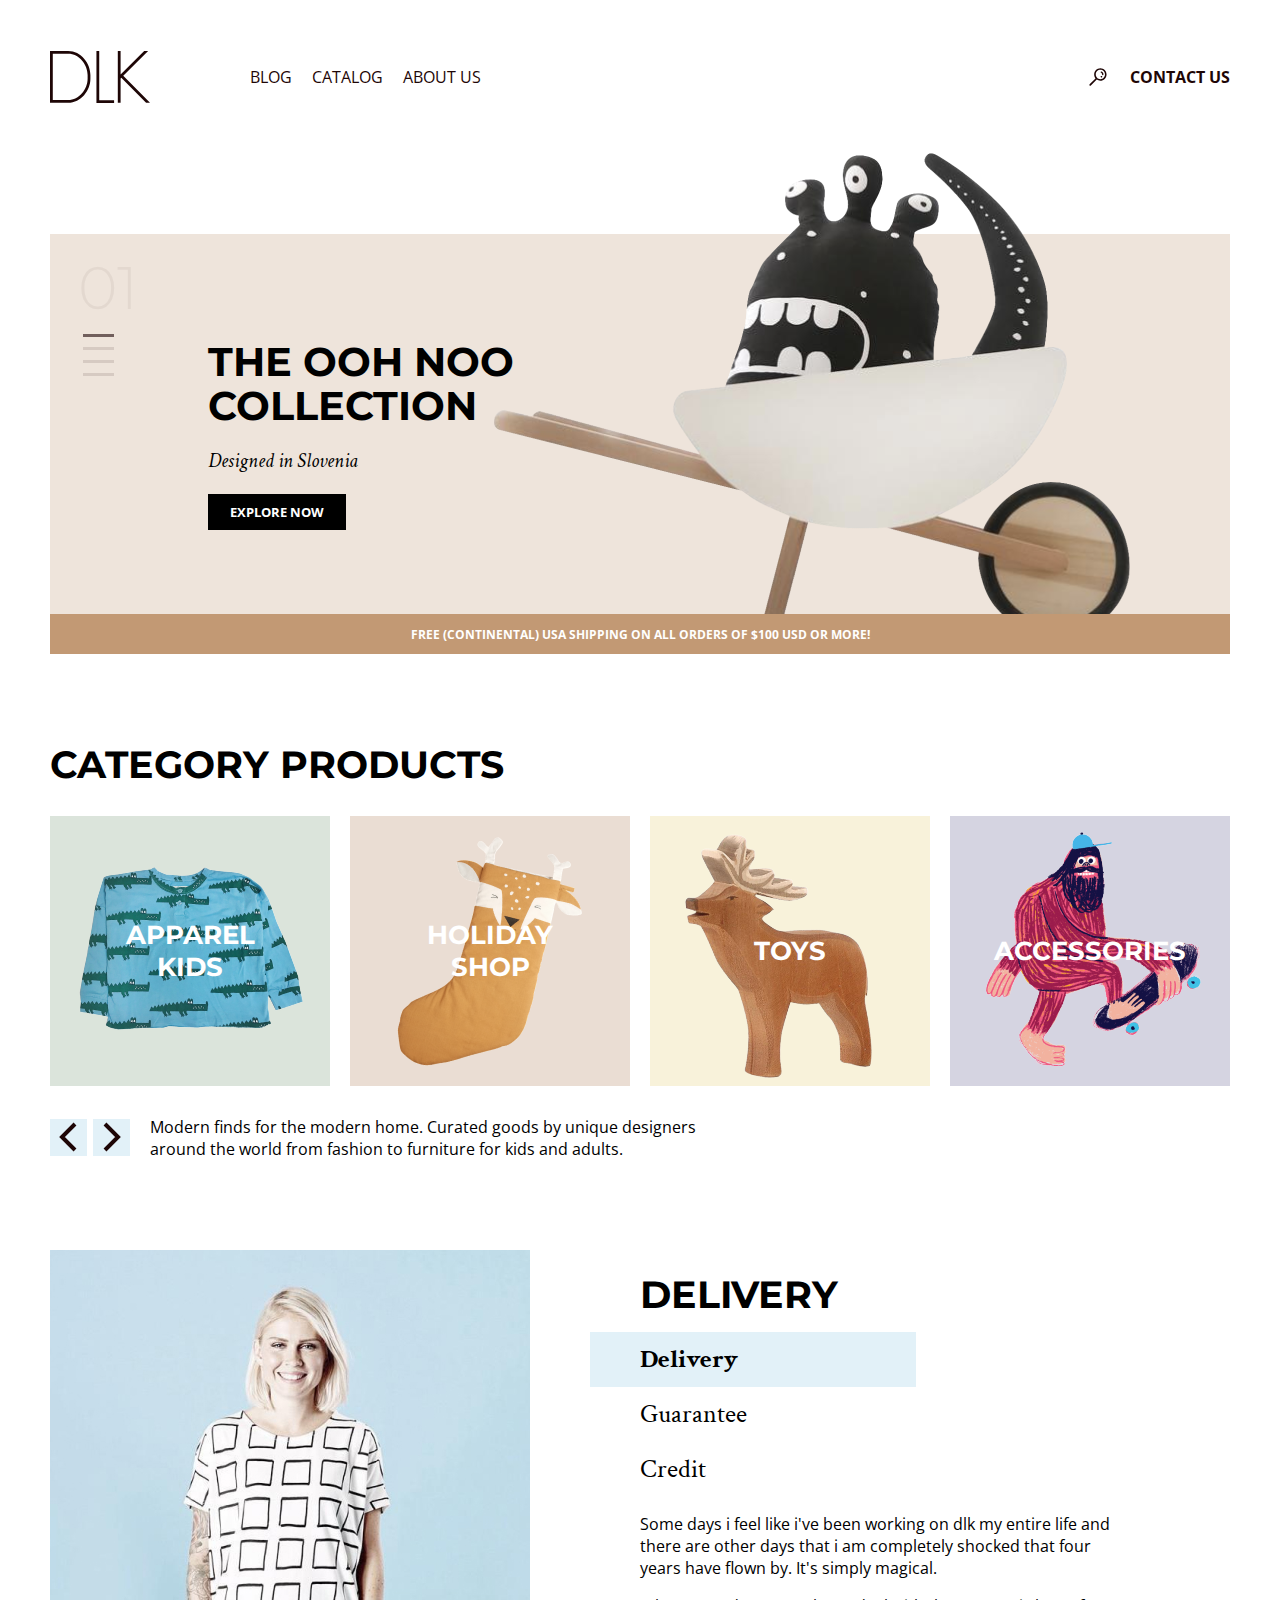
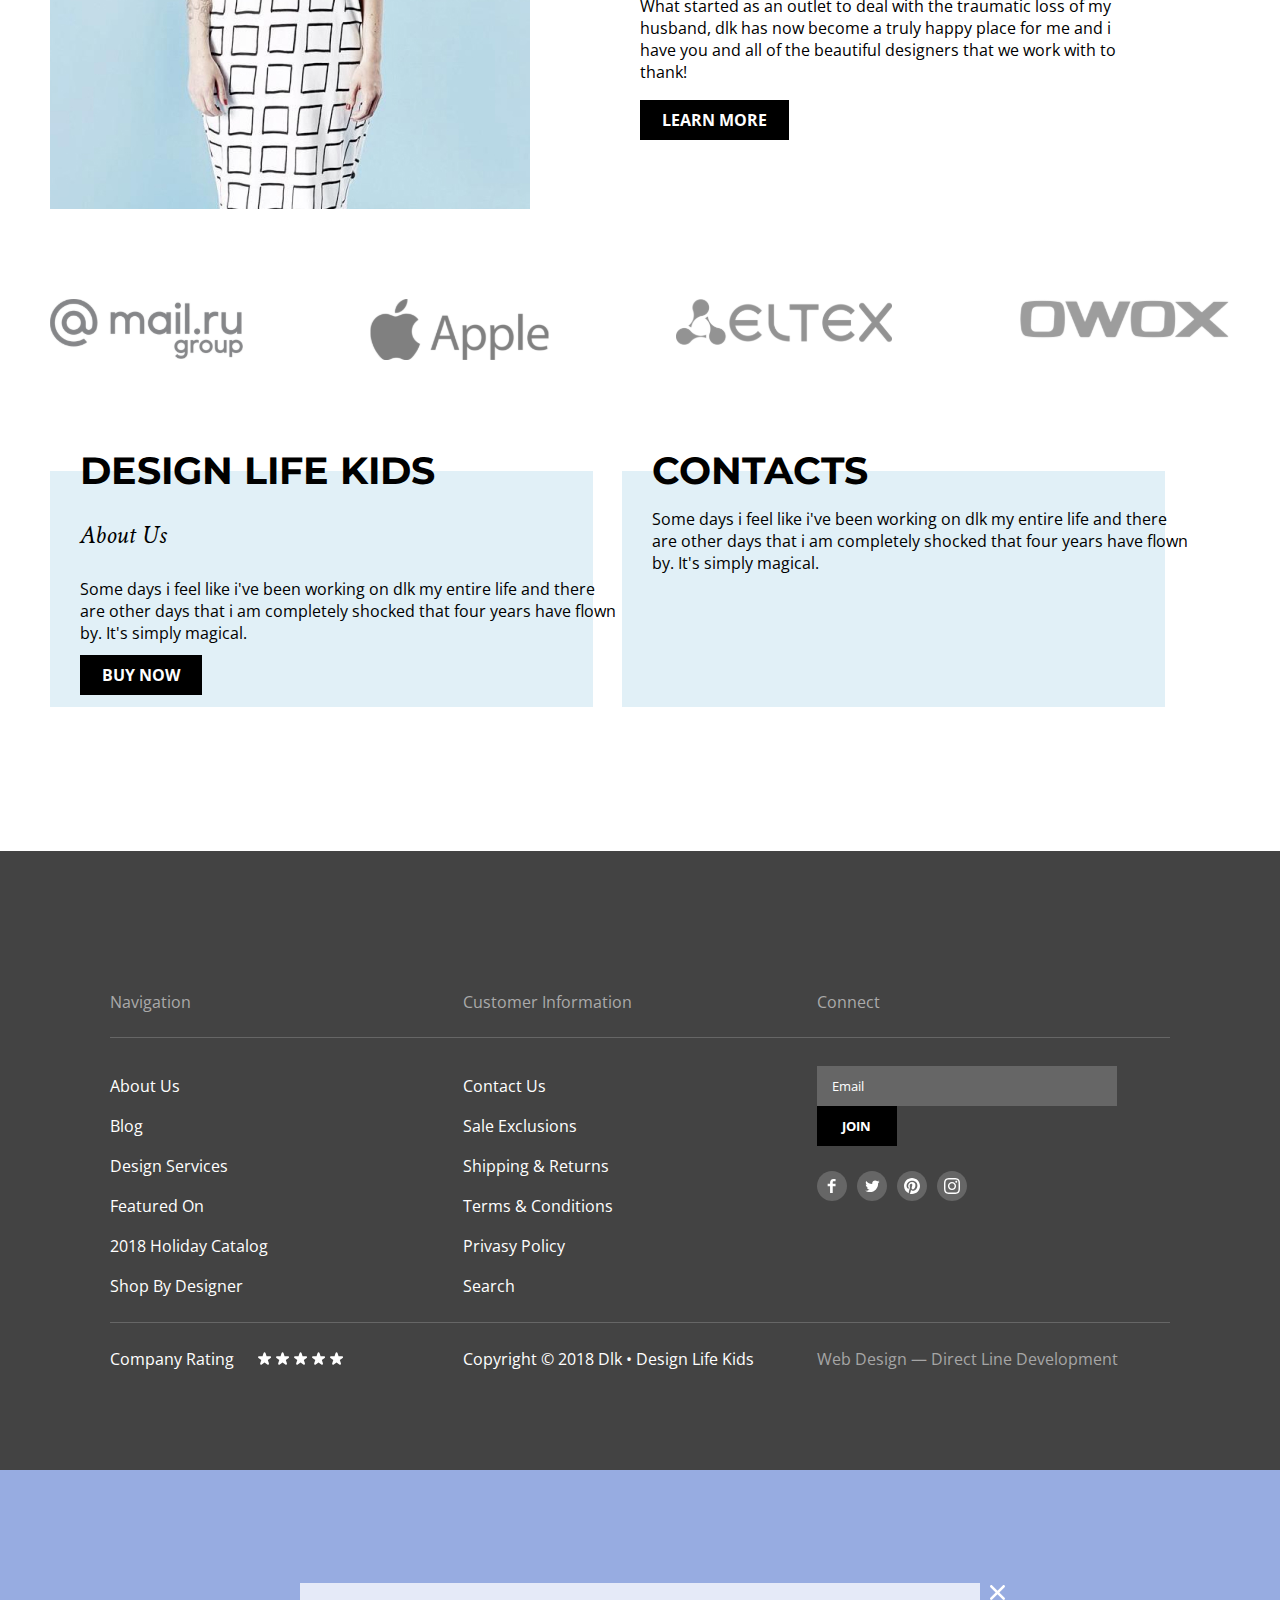
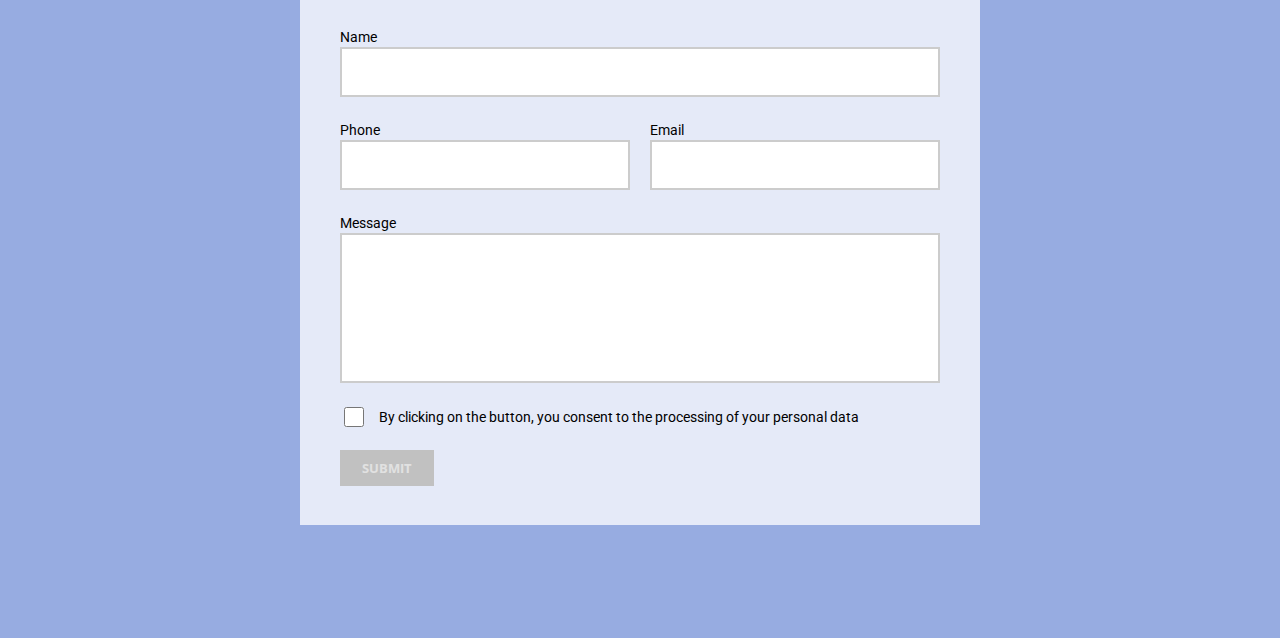
==== commit 98fe231b: "current" ====
--- a/index.html
+++ b/index.html
@@ -10,20 +10,19 @@
 	<link href="https://fonts.googleapis.com/css2?family=Crimson+Text:ital,wght@1,400;1,700&display=swap" rel="stylesheet">
 	<link href="https://fonts.googleapis.com/css2?family=Roboto&display=swap" rel="stylesheet">
 	<link rel="stylesheet" href="./css/style.css">
+	<script src="/js/modal.js"></script>
   <title> DLK Project </title>
 </head>
   
 <body>
-	<input type="checkbox" class="custom-checkbox" id="happy" name="happy" value="yes">
-	<label for="happy">Happy</label>
-	<!-- Header -->
+<!-- Header -->
 <header class="header container">
 		<nav class="header-nav">
-			<a class="header-nav-link" href="#"><img class="header-logo" src="./images/logo.svg" alt="main logo"></a>
+			<a class="header-nav-link" href="index.html"><img class="header-logo" src="./images/logo.svg" alt="main logo"></a>
 			<ul class="header-nav-list">
-				<li><a class="header-nav-link" href="#">blog</a></li>
-				<li><a class="header-nav-link" href="#">catalog</a></li>
-				<li><a class="header-nav-link" href="#">about us</a></li>
+				<li><a class="header-nav-link" href="blog.html">blog</a></li>
+				<li><a class="header-nav-link" href="catalog.html">catalog</a></li>
+				<li><a class="header-nav-link" href="toys.html">about us</a></li>
 			</ul>
 		</nav>
 		<a class="search-ico header-nav-link"href="#" ></a>
@@ -59,7 +58,7 @@
             <ul class="category-list">
 				<li><a class="category-item category-item-1" href="#">apparel<br> kids</a></li>
 				<li><a class="category-item category-item-2" href="#">holiday<br> shop</a></li>
-				<li><a class="category-item category-item-3" href="#">toys</a></li>
+				<li><a class="category-item category-item-3" href="toys.html">toys</a></li>
 				<li><a class="category-item category-item-4" href="#">accessories</a></li>
 			</ul>
         <div class="category-arrow">
@@ -234,7 +233,7 @@
 			<input class="modal-checkbox" type="checkbox" id="box">
 			<label for="box"> By clicking on the button, you consent to the processing of your personal data</label>
 		</div>
-		<button class="button" type="submit">SUBMIT</button>	
+		<button class="button" type="submit" disabled>SUBMIT</button>	
 		<a class="close_window"><svg width="15" height="15" viewBox="0 0 15 15" fill="none" xmlns="http://www.w3.org/2000/svg">
 			<path d="M2.21902 14.6113C1.70029 15.1295 0.893368 15.1295 0.374636 14.6113C0.11527 14.3522 -6.13512e-07 14.0355 -5.9841e-07 13.69C-5.83308e-07 13.3445 0.11527 13.0278 0.374636 12.7687L5.64841 7.5L0.374637 2.23127C0.115271 1.97215 -7.23629e-08 1.65547 -5.72611e-08 1.30998C-4.21593e-08 0.964491 0.115271 0.647806 0.374637 0.388689C0.893369 -0.129545 1.70029 -0.129545 2.21902 0.388689L7.4928 5.65738L12.7666 0.38869C13.2853 -0.129545 14.0922 -0.129545 14.611 0.38869C15.1297 0.906924 15.1297 1.71304 14.611 2.23127L9.33718 7.5L14.611 12.7687C15.1297 13.287 15.1297 14.0931 14.611 14.6113C14.0922 15.1295 13.2853 15.1295 12.7666 14.6113L7.4928 9.34258L2.21902 14.6113Z" fill="white"/>
 			</svg></a>	
--- a/css/style.css
+++ b/css/style.css
@@ -8,6 +8,10 @@
 
 img {
 	display: block;
+}
+
+div, section, header, footer {
+	box-sizing: border-box;
 }
 
 /* Container
@@ -343,7 +347,6 @@
 
 .footer {
 	color: #ffffff;
-	box-sizing: border-box;
 	background-color: #434343;
 	padding: 100px 110px;
 	max-width: 1400px;
@@ -499,10 +502,10 @@
 	}
 
 .form {
-    width: 600px;
-    height: 412px;
+    width: 680px;
+    height: 542px;
     background: #E5EAF8;
-    padding: 65px 40px;
+    padding: 42px 40px;
     margin-top: 113px;
 	position: relative;
   }
@@ -547,6 +550,11 @@
 
   input:hover, textarea:hover {
 	border: 2px solid rgba(0, 0, 0, 0.3);
+  }
+
+  input:focus, textarea:focus {
+	border: 2px solid rgba(0, 0, 0, 0.3);
+	outline: 0;
   }
 
   .name {
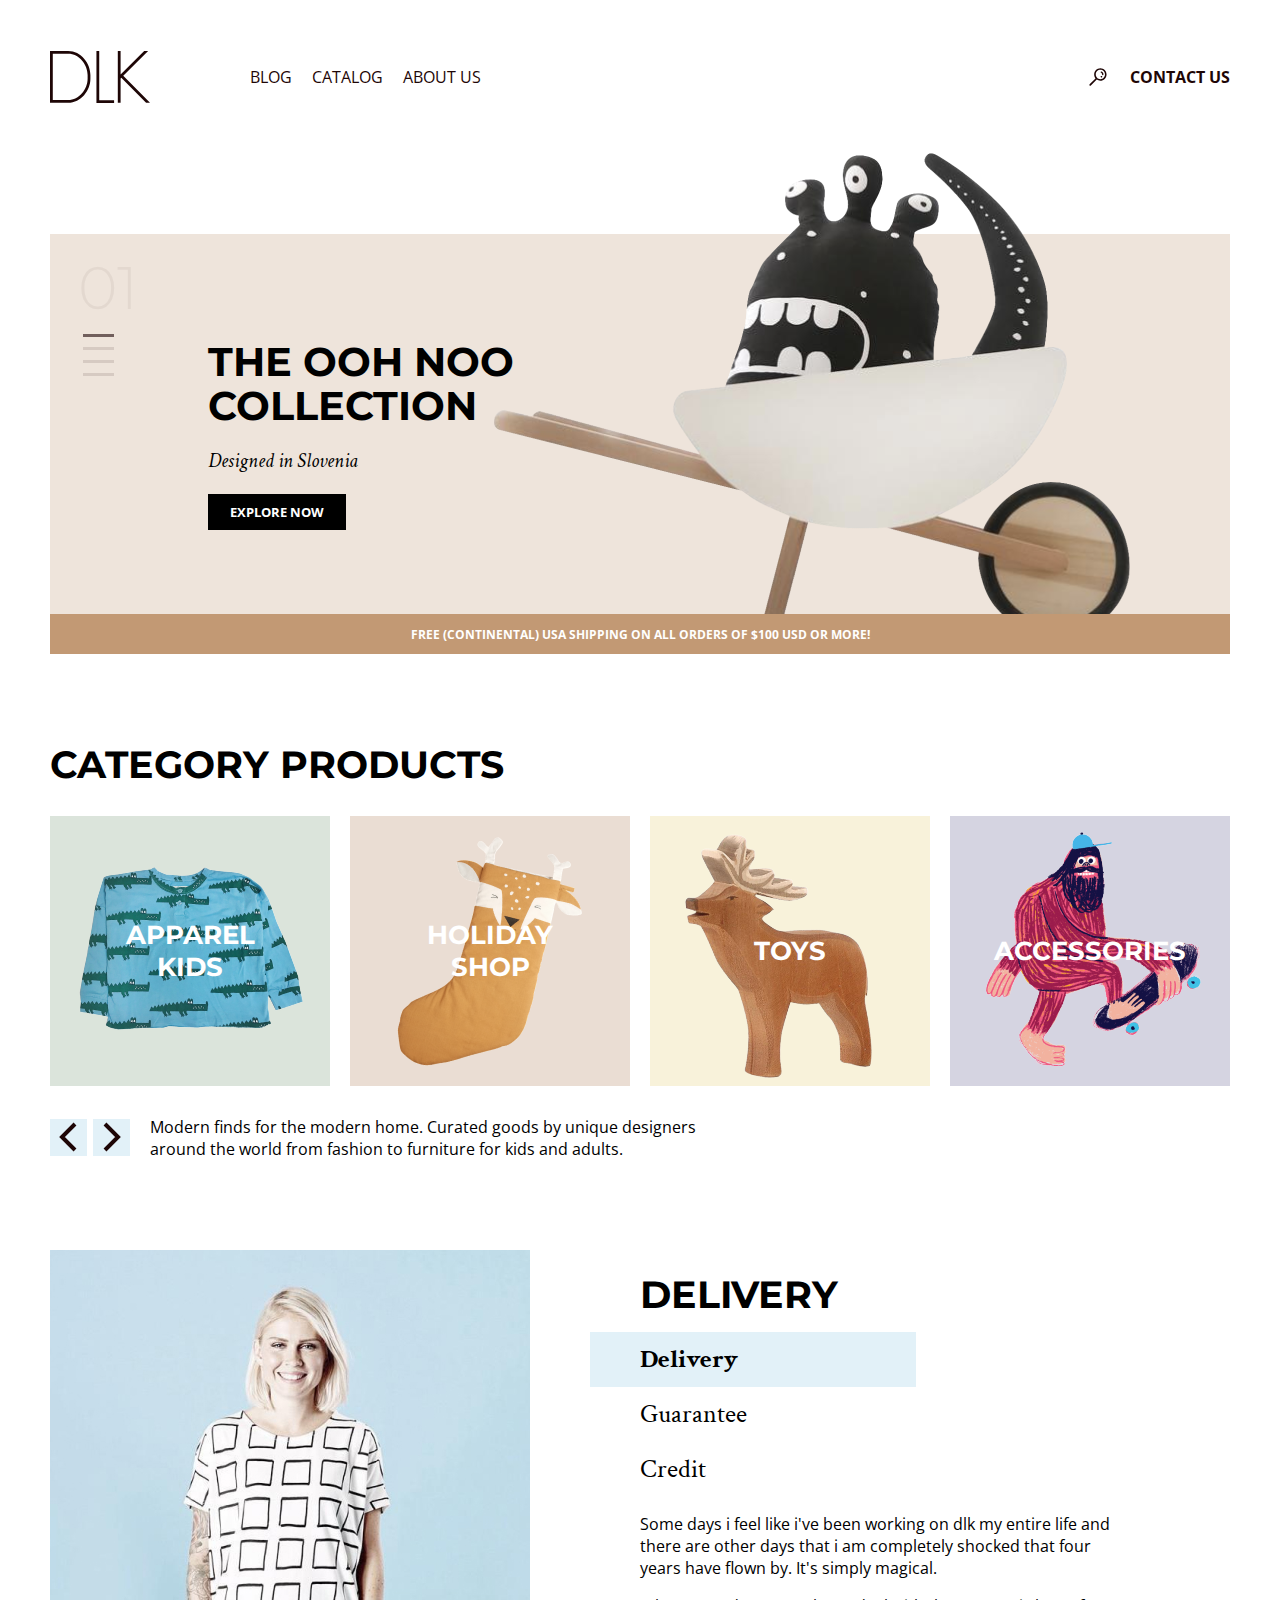
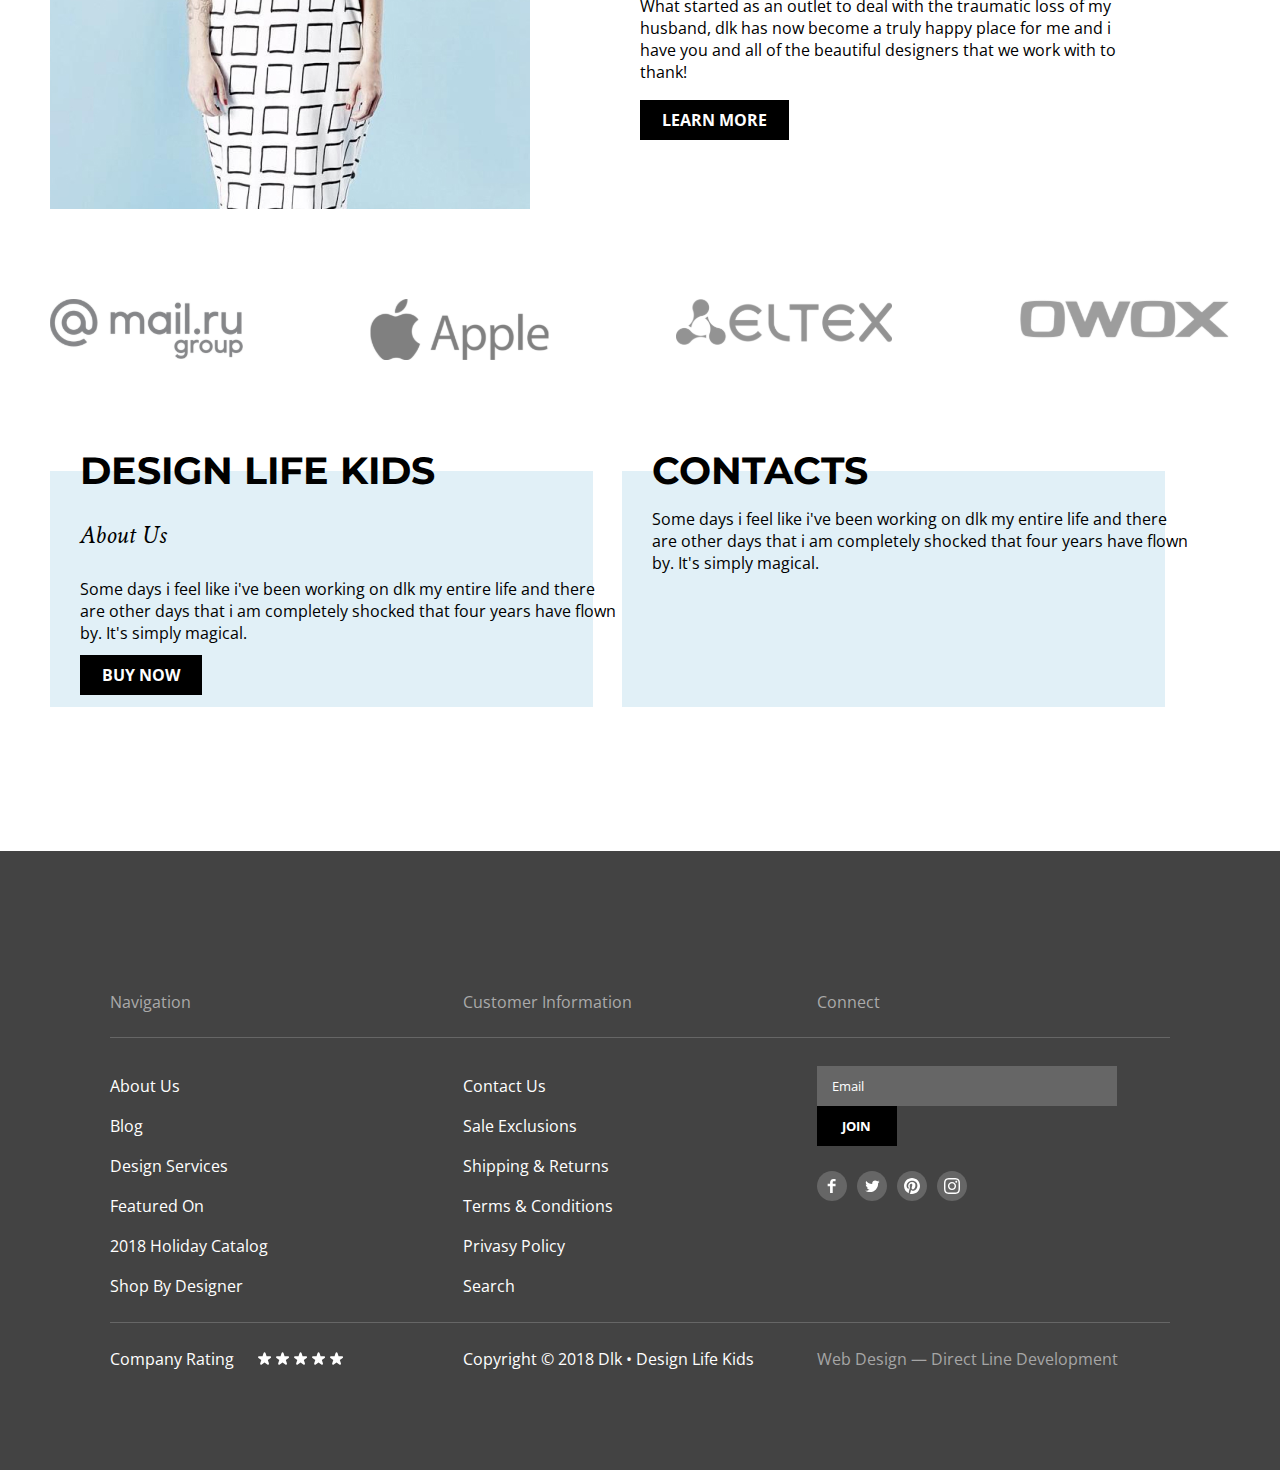
==== commit c551cd4b: "current" ====
--- a/index.html
+++ b/index.html
@@ -10,7 +10,7 @@
 	<link href="https://fonts.googleapis.com/css2?family=Crimson+Text:ital,wght@1,400;1,700&display=swap" rel="stylesheet">
 	<link href="https://fonts.googleapis.com/css2?family=Roboto&display=swap" rel="stylesheet">
 	<link rel="stylesheet" href="./css/style.css">
-	<script src="/js/modal.js"></script>
+	<!-- <script src="/js/modal.js"></script> -->
   <title> DLK Project </title>
 </head>
   
@@ -44,7 +44,7 @@
 		<div class="banner-title">
 			<h1>THE OOH NOO COLLECTION</h1>
 			<p class="banner-designedin">Designed in Slovenia</p>
-			<button class="button">EXPLORE NOW</button>
+			<button class="button" id="exploreBtn">EXPLORE NOW</button>
 			</div>
 		<div class="banner-logo">
 			<img src="images/oohnoo.png" alt="banner logo">
@@ -209,7 +209,8 @@
 </footer>
 
 <!-- Modal -->
-<div class="modal">	
+<div class="modal-hidden">
+<div class="modal" id="modal">	
 	<div class="form">
 		<div class="name">
 			<label for="name">Name</label>
@@ -239,6 +240,34 @@
 			</svg></a>	
 	</div>
 </div>
-
+</div>
+
+<script>
+	// Get the modal
+var modal = document.getElementById("modal");
+
+// Get the button that opens the modal
+var btn = document.getElementById("exploreBtn");
+
+// Get the <span> element that closes the modal
+var span = document.getElementsByClassName("close_window")[0];
+
+// When the user clicks on the button, open the modal
+btn.onclick = function() {
+  modal.style.display = "block";
+}
+
+// When the user clicks on <span> (x), close the modal
+span.onclick = function() {
+  modal.style.display = "none";
+}
+
+// When the user clicks anywhere outside of the modal, close it
+window.onclick = function(event) {
+  if (event.target == modal) {
+    modal.style.display = "none";
+  }
+}
+</script>
 	</body>
 </html>--- a/css/style.css
+++ b/css/style.css
@@ -10,7 +10,7 @@
 	display: block;
 }
 
-div, section, header, footer {
+* {
 	box-sizing: border-box;
 }
 
@@ -489,7 +489,23 @@
 	text-decoration: underline;
 }
 
+
 /* Window Modal */
+
+
+.modal-hidden {
+	display: none; /* Hidden by default */
+	position: fixed; /* Stay in place */
+	z-index: 1; /* Sit on top */
+	padding-top: 100px; /* Location of the box */
+	left: 0;
+	top: 0;
+	width: 100%; /* Full width */
+	height: 100%; /* Full height */
+	overflow: auto; /* Enable scroll if needed */
+	background-color: rgb(0,0,0); /* Fallback color */
+	background-color: rgba(0,0,0,0.4); /* Black w/ opacity */
+}
 
 .modal {
     max-width: 1400px;
@@ -534,7 +550,6 @@
     border-style: solid;
 	background: #FFFFFF;
 	border: 2px solid rgba(0, 0, 0, 0.2);
-	box-sizing: border-box;
   }
 
   textarea {
@@ -545,7 +560,6 @@
     border-style: solid;
 	background: #FFFFFF;
 	border: 2px solid rgba(0, 0, 0, 0.2);
-	box-sizing: border-box;
   }
 
   input:hover, textarea:hover {
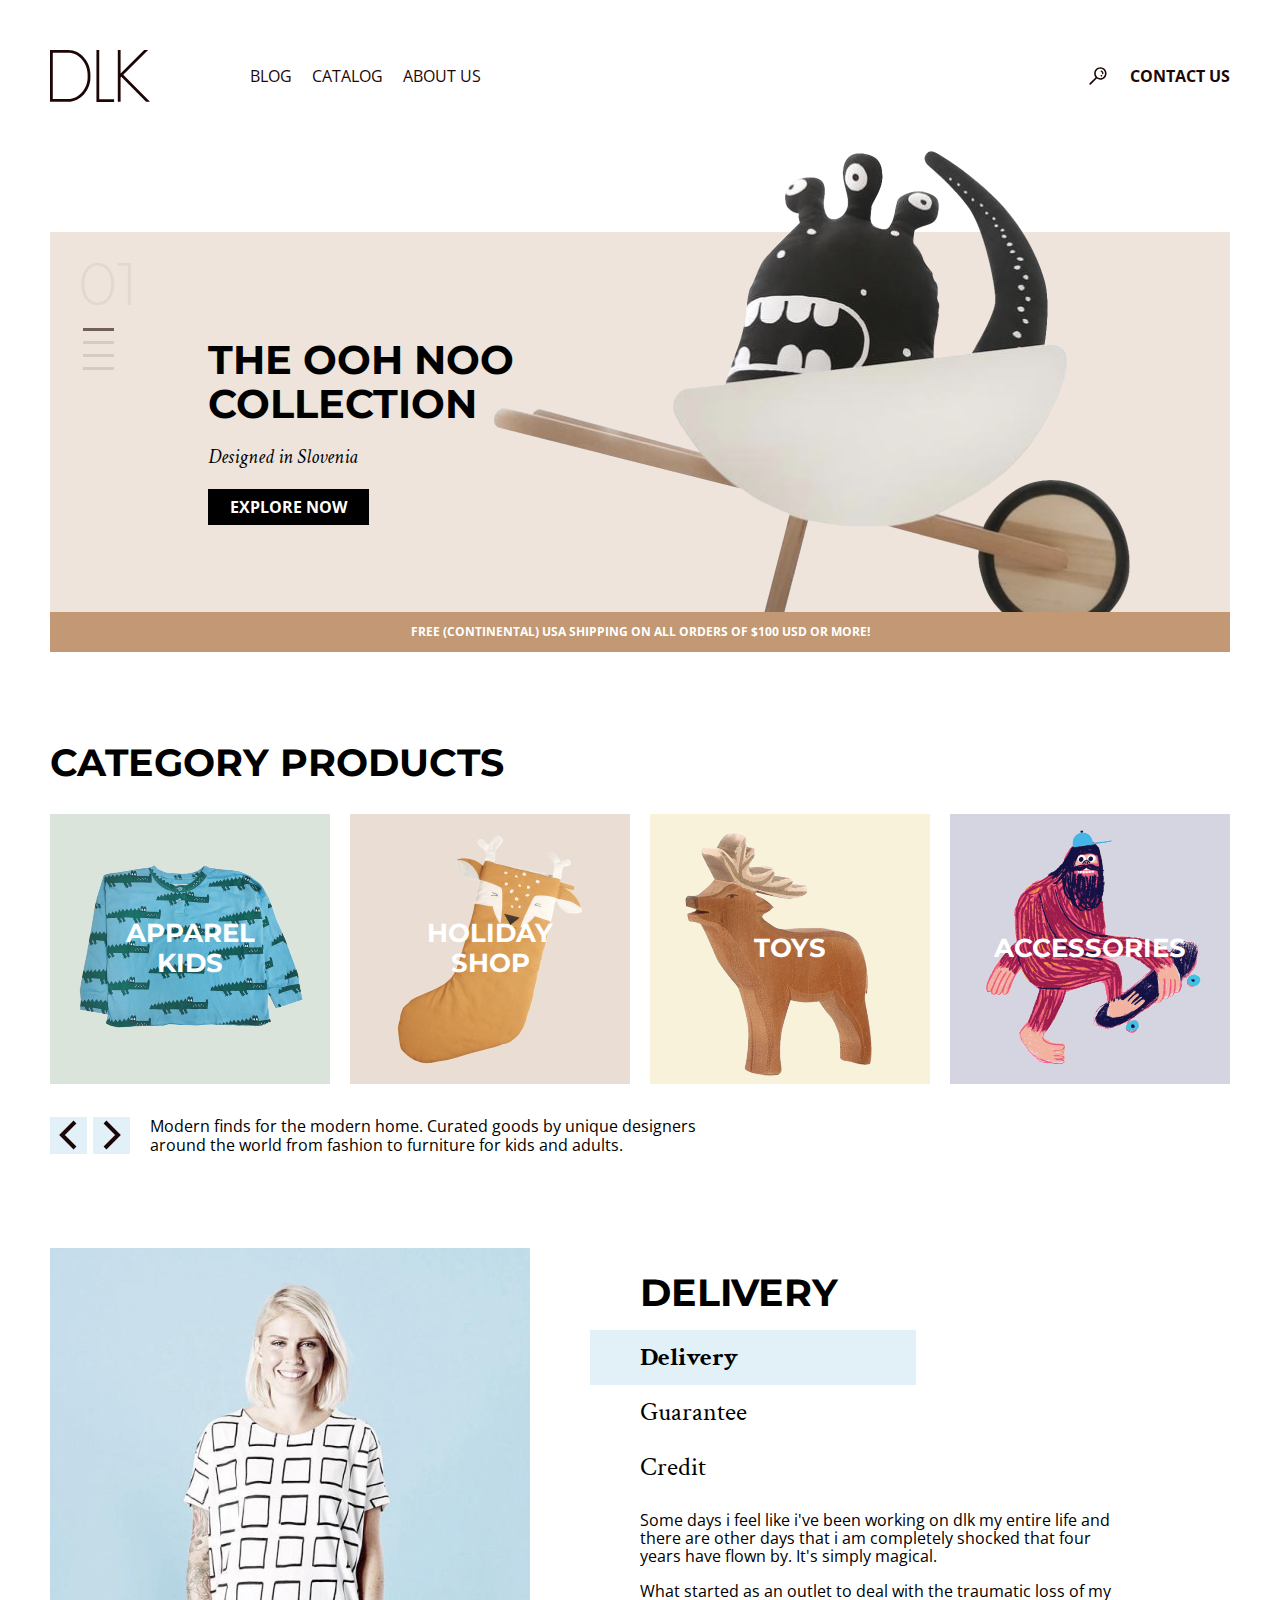
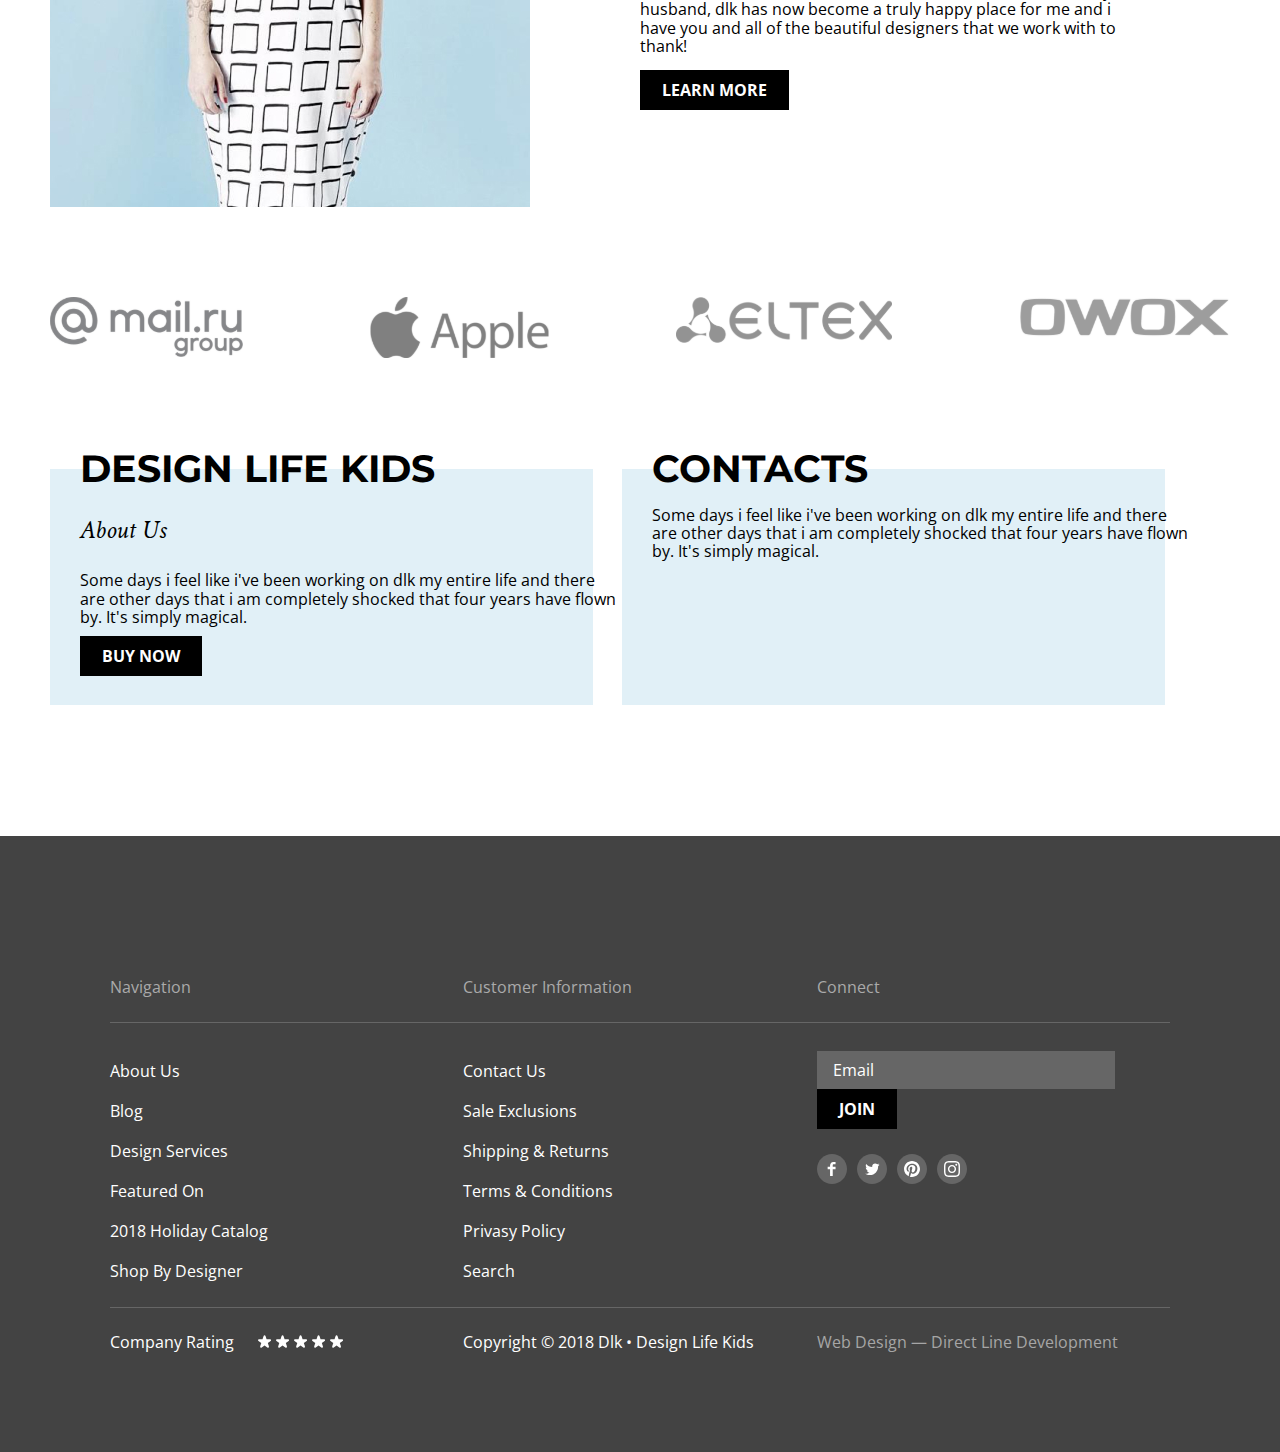
==== commit f2654b09: "current" ====
--- a/index.html
+++ b/index.html
@@ -9,8 +9,9 @@
 	<link href="https://fonts.googleapis.com/css2?family=Open+Sans:wght@400;700&display=swap" rel="stylesheet">
 	<link href="https://fonts.googleapis.com/css2?family=Crimson+Text:ital,wght@1,400;1,700&display=swap" rel="stylesheet">
 	<link href="https://fonts.googleapis.com/css2?family=Roboto&display=swap" rel="stylesheet">
+	<link rel="stylesheet" href="./css/normalize.css">
 	<link rel="stylesheet" href="./css/style.css">
-	<!-- <script src="/js/modal.js"></script> -->
+	<link rel="stylesheet" href="./css/custom-checkbox2.css">
   <title> DLK Project </title>
 </head>
   
@@ -22,10 +23,10 @@
 			<ul class="header-nav-list">
 				<li><a class="header-nav-link" href="blog.html">blog</a></li>
 				<li><a class="header-nav-link" href="catalog.html">catalog</a></li>
-				<li><a class="header-nav-link" href="toys.html">about us</a></li>
+				<li><a class="header-nav-link" href="about.html">about us</a></li>
 			</ul>
 		</nav>
-		<a class="search-ico header-nav-link"href="#" ></a>
+		<a class="search-ico header-nav-link" href="#" ></a>
 		<a class="header-nav-link bold" href="#">contact us</a>
 </header>
 
@@ -71,7 +72,7 @@
 	<!--Delivery-->
 	<section class="delivery">
         <div>
-            <img src="./images/delivery.jpg" alt="delivery">
+            <img class="delivery-pic" src="./images/delivery.jpg" alt="delivery pic">
         </div>
         <div class="delivery-menu">
 			<h2>DELIVERY</h2>
@@ -80,15 +81,18 @@
                 <li class="delivery-item delivery-item-active"><a href="#">Delivery</a></li>
                 <li class="delivery-item"><a href="#">Guarantee</a></li>
                 <li class="delivery-item"><a href="#">Credit</a></li>
-                    <p>Some days i feel like i've been working on dlk my entire life and there are other days that i am completely shocked that four years have flown by. It's simply magical.</p>
+				<li>
+					<p>Some days i feel like i've been working on dlk my entire life and there are other days that i am completely shocked that four years have flown by. It's simply magical.</p>
                     <p>What started as an outlet to deal with the traumatic loss of my husband, dlk has now become a truly happy place for me and i have you and all of the beautiful designers that we work with to thank!</p>
                 	<p class="delivery-button"><a class="button" href="#">LEARN MORE</a></p>
+				</li>
             </ul>
         </div>
 	</section>
 	
 	<!--Partners-->
 	<section class="partners">
+		<h2 hidden>Partners</h2>
 		<a href="#"><img src="./images/mailrugroup.svg" alt="mailgroup"></a>
 		<a href="#"><img src="./images/apple.svg" alt="apple"></a>
 		<a href="#"><img src="./images/eltex.svg" alt="eltex"></a>
@@ -106,7 +110,7 @@
 			<div class="contacts-item">
 				<h2>CONTACTS</h2>
 				<p>Some days i feel like i've been working on dlk my entire life and there are other days that i am completely shocked that four years have flown by. It's simply magical.</p>
-				<iframe class="map" src="https://www.google.com/maps/embed?pb=!1m14!1m12!1m3!1d4459.916896886058!2d-122.42131472635465!3d37.775097630703044!2m3!1f0!2f0!3f0!3m2!1i1024!2i768!4f13.1!5e0!3m2!1sru!2sru!4v1612683105545!5m2!1sru!2sru" width="483" height="196" frameborder="0" style="border:0;" allowfullscreen="" aria-hidden="false" tabindex="0"></iframe>
+				<iframe class="map" src="https://www.google.com/maps/embed?pb=!1m14!1m12!1m3!1d4459.916896886058!2d-122.42131472635465!3d37.775097630703044!2m3!1f0!2f0!3f0!3m2!1i1024!2i768!4f13.1!5e0!3m2!1sru!2sru!4v1612683105545!5m2!1sru!2sru" width="483" height="196" style="border:0;" allowfullscreen="" aria-hidden="false" tabindex="0"></iframe>
 			</div>
 			
 	</section>
@@ -210,64 +214,42 @@
 
 <!-- Modal -->
 <div class="modal-hidden">
-<div class="modal" id="modal">	
-	<div class="form">
-		<div class="name">
-			<label for="name">Name</label>
-			<input id="name" type="text">
-		</div>
-		<div class="wrapper">
-			<div class="phone">
-				<label for="phone">Phone</label>
-				<input id="phone" type="tel">
-			</div>
-			<div class="email">
-				<label for="email">Email</label>
-				<input id="email" type="email">
-			</div>
-		</div>
-		<div class="message">
-			<label for="message">Message</label>
-			<textarea id="message"></textarea>
-		</div>
-		<div class="checkbox">
-			<input class="modal-checkbox" type="checkbox" id="box">
-			<label for="box"> By clicking on the button, you consent to the processing of your personal data</label>
-		</div>
-		<button class="button" type="submit" disabled>SUBMIT</button>	
-		<a class="close_window"><svg width="15" height="15" viewBox="0 0 15 15" fill="none" xmlns="http://www.w3.org/2000/svg">
-			<path d="M2.21902 14.6113C1.70029 15.1295 0.893368 15.1295 0.374636 14.6113C0.11527 14.3522 -6.13512e-07 14.0355 -5.9841e-07 13.69C-5.83308e-07 13.3445 0.11527 13.0278 0.374636 12.7687L5.64841 7.5L0.374637 2.23127C0.115271 1.97215 -7.23629e-08 1.65547 -5.72611e-08 1.30998C-4.21593e-08 0.964491 0.115271 0.647806 0.374637 0.388689C0.893369 -0.129545 1.70029 -0.129545 2.21902 0.388689L7.4928 5.65738L12.7666 0.38869C13.2853 -0.129545 14.0922 -0.129545 14.611 0.38869C15.1297 0.906924 15.1297 1.71304 14.611 2.23127L9.33718 7.5L14.611 12.7687C15.1297 13.287 15.1297 14.0931 14.611 14.6113C14.0922 15.1295 13.2853 15.1295 12.7666 14.6113L7.4928 9.34258L2.21902 14.6113Z" fill="white"/>
-			</svg></a>	
+	<div class="modal" id="modal">	
+		<div class="form">
+			<div class="name">
+				<label for="name">Name</label>
+				<input id="name" type="text">
+			</div>
+			<div class="wrapper">
+				<div class="phone">
+					<label for="phone">Phone</label>
+					<input id="phone" type="tel">
+				</div>
+				<div class="email">
+					<label for="email">Email</label>
+					<input id="email" type="email">
+				</div>
+			</div>
+			<div class="message">
+				<label for="message">Message</label>
+				<textarea id="message"></textarea>
+			</div>
+			<label class="b-contain checkbox">
+				<span>By clicking on the button, you consent to the processing of your personal data</span>
+				<input type="checkbox">
+				<div class="b-input"></div>
+			</label>
+			<button class="button" type="submit" disabled>SUBMIT</button>	
+			<a class="close_window">
+				<svg width="15" height="15" viewBox="0 0 15 15" fill="none" xmlns="http://www.w3.org/2000/svg">
+				<path d="M2.21902 14.6113C1.70029 15.1295 0.893368 15.1295 0.374636 14.6113C0.11527 14.3522 -6.13512e-07 14.0355 -5.9841e-07 13.69C-5.83308e-07 13.3445 0.11527 13.0278 0.374636 12.7687L5.64841 7.5L0.374637 2.23127C0.115271 1.97215 -7.23629e-08 1.65547 -5.72611e-08 1.30998C-4.21593e-08 0.964491 0.115271 0.647806 0.374637 0.388689C0.893369 -0.129545 1.70029 -0.129545 2.21902 0.388689L7.4928 5.65738L12.7666 0.38869C13.2853 -0.129545 14.0922 -0.129545 14.611 0.38869C15.1297 0.906924 15.1297 1.71304 14.611 2.23127L9.33718 7.5L14.611 12.7687C15.1297 13.287 15.1297 14.0931 14.611 14.6113C14.0922 15.1295 13.2853 15.1295 12.7666 14.6113L7.4928 9.34258L2.21902 14.6113Z" fill="white"/>
+				</svg>
+			</a>	
+		</div>
 	</div>
 </div>
-</div>
-
-<script>
-	// Get the modal
-var modal = document.getElementById("modal");
-
-// Get the button that opens the modal
-var btn = document.getElementById("exploreBtn");
-
-// Get the <span> element that closes the modal
-var span = document.getElementsByClassName("close_window")[0];
-
-// When the user clicks on the button, open the modal
-btn.onclick = function() {
-  modal.style.display = "block";
-}
-
-// When the user clicks on <span> (x), close the modal
-span.onclick = function() {
-  modal.style.display = "none";
-}
-
-// When the user clicks anywhere outside of the modal, close it
-window.onclick = function(event) {
-  if (event.target == modal) {
-    modal.style.display = "none";
-  }
-}
-</script>
-	</body>
+
+<script src="/js/modal.js"></script>
+	
+</body>
 </html>--- a/css/style.css
+++ b/css/style.css
@@ -1,797 +1 @@
-body {
-	font-family: 'Open Sans', sans-serif;
-	font-size: 16px;
-	width: 100%;
-	background: #FFFFFF;
-	margin: 0;
-}
-
-img {
-	display: block;
-}
-
-* {
-	box-sizing: border-box;
-}
-
-/* Container
-=================*/
-.container {
-    max-width: 1180px;
-	width: 100%;
-    margin: 0 auto;
-}
-
-/*-- Header --*/
-.header {
-	display: flex;
-	justify-content: space-between;
-	align-items: center;
-	margin-top: 50px;
-}
-
-.header-logo {
-	padding: 0 40px 0 0;
-}
-
-.search-ico {
-	display: inline-block;
-	width: 24px;
-	height: 24px;
-	background: url(/images/search.svg) no-repeat;
-	background-position: center;
-}
-
-.header-nav {
-	display: flex;
-	align-items: center;
-	text-transform: uppercase;
-	margin: 0 auto 0 0;
-}
-
-.header-nav-list li {
-	margin-right: 20px;
-}
-
-.header-nav-list {
-	display: flex;
-	align-items: center;
-	margin-left: 60px;
-}
-
-.header-nav-link {
-	margin-left: 20px;
-	text-decoration: none;
-	color: #1E0606;
-	text-transform: uppercase;
-}
-
-.bold {
-	font-weight: 700;
-}
-
-
-.header-nav-link:hover {
-	opacity: 0.5;
-}
-
-.header-nav-link:active {
-	opacity: 0.2;
-}
-
-.header-nav-link:first-child {
-	margin-left: 0;
-}
-
-.header-find-contact {
-	display: flex;
-	align-items: center;
-	font-weight: bold;
-}
-
-.banner {
-	display: flex;
-	justify-content: flex-start;
-	height: 380px;
-	background: #EEE4DB;
-	margin-top: 130px;
-	padding: 17px 0 0 28px;
-	position: relative;
-}
-
-h1 {
-	font-family: Montserrat, Arial, sans-serif;
-	font-size: 40px;
-	font-weight: 700;
-	line-height: 110%;
-	margin: 0;
-}
-
-h2 {
-	font-family: Montserrat, Arial, sans-serif;
-	font-size: 38px;
-	font-weight: 700;
-	line-height: 110%;
-	margin: 0;
-}
-
-li {
-    list-style-type: none;
-}
-
-/* Main */
-.banner-slider {
-	font-family: Montserrat, Arial, sans-serif;
-	font-size: 60px;
-	font-weight: 300;
-	color: rgba(30, 6, 6, 0.05);
-	width: 130px;
-}
-
-.banner-rectangle-list {
-	margin: 0;
-}
-
-.banner-rectangle {
-	display: block;
-	height: 3px;
-	width: 31px;
-	background: #D6CAC2;
-	margin: 10px 5px;
-}
-
-.banner-rectangle:hover {
-	background: rgba(30, 6, 6, 0.6);
-}
-
-.banner-rectangle-active {
-	background: rgba(30, 6, 6, 0.6);
-}
-
-.banner-title {
-	max-width: 310px;
-	padding-top: 89px;
-}
-
-.banner-logo {
-	height: 461px;
-	width: 636px;
-	position: absolute;
-	bottom: 0;
-	right: 100px;
-}
-
-.banner-bottom-line {
-	font-family: 'Open Sans', sans-serif;
-	font-size: 12px;
-	font-weight: 700;
-	background: #C29974;
-	text-align: center;
-	text-transform: uppercase;
-	color: #FFFFFF;
-	height: 40px;
-	display: flex;
-	align-items: center;
-	justify-content: center;
-}
-
-.banner-designedin {
-	font-family: "Crimson Text", sans-serif;
-	font-size: 20px;
-	font-weight: 400;
-	font-style: italic;
-}
-
-/* Category */
-
-.category {
-	margin-top: 90px;
-}
-
-.category-list {
-	display: flex;
-	justify-content: space-between;
-	align-items: center;
-	margin-top: 30px;
-}
-
-.category-item {
-	display: table-cell;
-	width: 280px;
-	height: 270px;
-	font-family: 'Montserrat', sans-serif;
-	font-size: 26px;
-	font-weight: 700;
-	color: #FFFFFF;
-	text-decoration: none;
-	text-transform: uppercase;
-	text-align: center;
-	vertical-align: middle;
-}
-
-.category-item:hover {
-	text-decoration: underline;
-}
-
-.category-item-1 {
-	background: url(/images/category1.png) no-repeat center;
-	background-color: #DBE4DB;
-}
-
-.category-item-2 {
-	background: url(/images/category2.png) no-repeat center;
-	background-color: #EADDD3;
-}
-
-.category-item-3 {
-	background: url(/images/category3.png) no-repeat center;
-	background-color: #F8F2DA;
-}
-
-.category-item-4 {
-	background: url(/images/category4.png) no-repeat center;
-	background-color: #D5D4E1;
-}
-
-.category-arrow {
-	width: 680px;
-	height: 44px;
-	display: flex;
-	font-family: 'Open Sans', sans-serif;
-	font-weight: 400;
-	margin: 30px 20px 90px 0;
-	align-items: center;
-}
-
-.category-arrow-left {
-	margin-right: 6px;
-}
-
-.category-arrow-right {
-	margin-right: 20px;
-}
-
-/* Delivery */
-.delivery {
-	display: flex;
-	max-width: 1080px;
-	position: relative;
-}
-
-ul {
-	padding: 0;
-}
-
-.delivery-menu {
-	position: absolute;
-	width: 540px;
-	height: 472px;
-	top: 24px;
-	left: 540px;
-}
-
-.delivery-list {
-	font-family: 'Crimson Text', serif;
-}
-
-.delivery-menu h2 {
-	margin-left: 50px;
-}
-
-.delivery-item a {
-	color: #000000;
-	margin-left: 50px;
-	text-decoration: none;
-}
-
-.delivery-menu ul p {
-	font-family: 'Open Sans', sans-serif;
-	margin-left: 50px;
-}
-
-.delivery-item {
-	font-family: 'Crimson Text';
-	font-size: 26px;
-	line-height: 55px;
-	color: #000000;
-}
-
-.delivery-item-active {
-	font-weight: 700;
-	width: 326px;
-	height: 55px;
-	background-color: rgba(112, 187, 220, 0.2);
-}
-
-.delivery-button {
-	margin-top: 26px;
-}
-
-/* Contacts */
-
-.contacts {
-	display: flex;
-	width: 1143px;
-	margin-bottom: 60px;
-}
-
-.contacts-item {
-	padding-left: 30px;
-	position: relative;
-}
-
-.contacts-about {
-	font-family: 'Crimson Text';
-	font-size: 26px;
-	font-weight: 400;
-	font-style: italic;
-}
-
-.contacts-item:after {
-    content: '';
-    display: block;
-    position: absolute;
-    background: #E1F0F7;
-    width: 543px;
-    height: 236px;
-	top: 21px;
-	left: 0px;
-	z-index: -1;
-}
-
-.contact-button {
-	margin-top: 20px;
-}
-
-/* Footer */
-
-.footer {
-	color: #ffffff;
-	background-color: #434343;
-	padding: 100px 110px;
-	max-width: 1400px;
-	margin: 0 auto;
-}
-
-.footer-wrapper {
-	display: flex;
-	justify-content: space-between;
-	border-bottom: 1px solid #666666;
-	margin-bottom: 25px;
-}
-
-.footer-block {
-	width: 380px;
-}
-
-.footer-block-header {
-	display: block;
-	color: #AAAAAA;
-	border-bottom: 1px solid #666666;
-	line-height: 70px;
-	margin-bottom: 28px;
-}
-
-.footer-link {
-	font-family: 'Open Sans';
-	font-weight: 400;
-	color: #FFFFFF;
-	margin-left: 0;
-	line-height: 40px;
-	text-decoration: none;
-}
-
-.footer-link:hover {
-	opacity: .2;
-}
-
-.footer-img {
-	display: inline;
-}
-
-.footer-social-list {
-	display: flex;
-	margin-top: 25px;
-}
-
-.footer-social {
-	display: block;
-	width: 30px;
-	height: 30px;
-	margin-right: 10px;
-}
-
-.footer-social-facebook:active path:first-child {
-	fill: #545454;	
-}
-
-.footer-social-facebook:active path:last-child {
-	fill: #a1a1a1;
-}
-
-.footer-social-twitter:active path:first-child {
-	fill: #545454;	
-}
-
-.footer-social-twitter:active path:last-child {
-	fill: #a1a1a1;
-}
-
-.footer-social-pinterest:active path:first-child {
-	fill: #545454;	
-}
-
-.footer-social-pinterest:active path:last-child {
-	fill: #a1a1a1;
-}
-
-.footer-social-instagram:active path:first-child {
-	fill: #545454;	
-}
-
-.footer-social-instagram:active path:last-child {
-	fill: #a1a1a1;
-}
-
-.footer-block-rating {
-	margin-right: 20px;
-}
-
-
-.footer-block-rating:hover {
-	color: #C29974;
-}
-
-.footer-block span~a:hover path{
-	fill: #C29974;
-}
-
-.footer-input {
-	width: 300px;
-	height: 40px;
-	background-color: #666666;
-	border: none;
-	font-family: 'Open Sans', sans-serif;
-	padding: 9px 0 9px 15px;
-}
-
-.footer-input::placeholder {
-	color: #FFFFFF;
-}
-
-.footer-input:hover, .footer-input:focus{
-	outline: 1px solid #FFFFFF;
-}
-
-.footer-button {
-	width: 80px;
-	height: 40px;
-	background-color: black;
-	color: #FFFFFF;
-	text-transform: uppercase;
-	font-family: 'Open Sans', sans-serif;
-	font-weight: 700;
-
-}
-
-.footer-footer {
-	display: flex;
-	justify-content: space-between;
-}
-
-.footer-dl {
-	color: #A6A6A6;
-	text-decoration: none;
-}
-
-.footer-dl:hover {
-	color: #ffffff;
-	text-decoration: underline;
-}
-
-
-/* Window Modal */
-
-
-.modal-hidden {
-	display: none; /* Hidden by default */
-	position: fixed; /* Stay in place */
-	z-index: 1; /* Sit on top */
-	padding-top: 100px; /* Location of the box */
-	left: 0;
-	top: 0;
-	width: 100%; /* Full width */
-	height: 100%; /* Full height */
-	overflow: auto; /* Enable scroll if needed */
-	background-color: rgb(0,0,0); /* Fallback color */
-	background-color: rgba(0,0,0,0.4); /* Black w/ opacity */
-}
-
-.modal {
-    max-width: 1400px;
-    height: 768px;
-    background: #E5EAF8;
-    display: flex;
-    justify-content: center;
-    background: rgba(125, 151, 218, 0.8);
-	margin: 0 auto;
-	}
-
-.form {
-    width: 680px;
-    height: 542px;
-    background: #E5EAF8;
-    padding: 42px 40px;
-    margin-top: 113px;
-	position: relative;
-  }
-  
-  .name {
-    width: 100%;
-    height: 73px;
-    margin-bottom: 20px;
-  }
-  
-  .message {
-    width: 100%;
-    height: 173px;
-  }
-
-  .wrapper {
-    display: flex;
-    width: 100%;
-    height: 73px;
-    margin-bottom: 20px;
-  }
-
-  input {
-    width: 100%;
-	height: 50px;
-    border-style: solid;
-	background: #FFFFFF;
-	border: 2px solid rgba(0, 0, 0, 0.2);
-  }
-
-  textarea {
-    width: 100%;
-	height: 150px;
-	resize: none;
-	border-width: 1px;
-    border-style: solid;
-	background: #FFFFFF;
-	border: 2px solid rgba(0, 0, 0, 0.2);
-  }
-
-  input:hover, textarea:hover {
-	border: 2px solid rgba(0, 0, 0, 0.3);
-  }
-
-  input:focus, textarea:focus {
-	border: 2px solid rgba(0, 0, 0, 0.3);
-	outline: 0;
-  }
-
-  .name {
-    width: 100%;
-  }
-
-  .phone {
-      margin-right: 20px;
-  }
-
-  .phone, .email {
-      width: 50%;
-  }
-
-  .modal-checkbox {
-    width: 20px;
-    height: 20px;
-    margin-right: 15px;
-  }
-
-  label {
-	  font-family: Roboto, sans-serif;
-	  font-weight: 400;
-	  font-size: 14px;
-  }
-
-  .checkbox {
-    display: flex;
-    align-items: center;
-	margin: 20px 0;
-  }
-	
-.button {
-	background: #000000;
-	color: #FFFFFF;
-	font-family: 'Open Sans', sans-serif;
-	font-weight: 700;
-	text-decoration: none;
-	padding: 9px 22px;
-	border: none;
-    outline:none;
-	}
-
-.button:hover {
-	background-color: #C29974;
-}
-
-.button:active {
-	background-color: #CFAF91;
-}
-
-.button[disabled] {
-	background-color: #C1C1C1;
-	color: #E1E1E1;
-}
-
-button {
-	border: 0;
-	cursor: pointer;
-	}
-
-.close_window {
-	display: block;
-	width: 15px;
-	height: 15px;
-	position: absolute;
-	top: 0px;
-	right: -25px;
-	cursor: pointer;
-}
-
-.close_window:hover {
-	opacity: .5;
-}
-
-.close_window:active {
-	opacity: .3;
-}
-
-.partners {
-	display: flex;
-	justify-content: space-between;
-	margin: 90px 0;
-}
-
-input[type=range] {
-	width: 188px;
-	height: 24px;
-	margin: 0px;
-	background-color: transparent;
-	-webkit-appearance: none;
-	border: 0;
-	overflow: hidden;
-  }
-  input[type=range]:focus {
-	outline: none;
-  }
-  input[type=range]::-webkit-slider-runnable-track {
-	background: #c29974;
-	border: 2px solid #c29974;
-	width: 100%;
-	height: 4px;
-	cursor: pointer;
-  }
-  input[type=range]::-webkit-slider-thumb {
-	position: relative;
-	margin-top: -12px;
-	width: 24px;
-	height: 24px;
-	background: #ffffff;
-	border: 8px solid #c29974;
-	border-radius: 12px;
-	cursor: ew-resize;
-	-webkit-appearance: none;
-  }
-
-  input[type=range]:focus::-webkit-slider-runnable-track {
-	background: #c29974;
-  }
-  input[type=range]::-moz-range-track {
-	background: #c29974;
-	border: 2px solid #c29974;
-	width: 100%;
-	height: 4px;
-	cursor: pointer;
-  }
-  input[type=range]::-moz-range-thumb {
-	width: 24px;
-	height: 24px;
-	background: #ffffff;
-	border: 8px solid #c29974;
-	border-radius: 12px;
-	cursor: pointer;
-  }
-  input[type=range]::-ms-track {
-	background: transparent;
-	border-color: transparent;
-	border-width: 11px 0;
-	color: transparent;
-	width: 100%;
-	height: 4px;
-	cursor: pointer;
-  }
-  input[type=range]::-ms-fill-lower {
-	background: #c29974;
-	border: 2px solid #c29974;
-  }
-  input[type=range]::-ms-fill-upper {
-	background: #c29974;
-	border: 2px solid #c29974;
-  }
-  input[type=range]::-ms-thumb {
-	width: 24px;
-	height: 24px;
-	background: #ffffff;
-	border: 8px solid #c29974;
-	border-radius: 12px;
-	cursor: pointer;
-	margin-top: 0px;
-	/*Needed to keep the Edge thumb centred*/
-  }
-  input[type=range]:focus::-ms-fill-lower {
-	background: #c29974;
-  }
-  input[type=range]:focus::-ms-fill-upper {
-	background: #c29974;
-  }
-  /*TODO: Use one of the selectors from https://stackoverflow.com/a/20541859/7077589 and figure out
-  how to remove the virtical space around the range input in IE*/
-  @supports (-ms-ime-align:auto) {
-	/* Pre-Chromium Edge only styles, selector taken from hhttps://stackoverflow.com/a/32202953/7077589 */
-	input[type=range] {
-	  margin: 0;
-	  /*Edge starts the margin from the thumb, not the track as other browsers do*/
-	}
-  }
-  
-  .custom-checkbox {
-  position: absolute;
-  z-index: -1;
-  opacity: 0;
-}
-
-.custom-checkbox+label {
-	display: inline-flex;
-	align-items: center;
-	user-select: none;
-  }
-.custom-checkbox+label::before {
-	content: '';
-	display: inline-block;
-	width: 19px;
-	height: 19px;
-	flex-shrink: 0;
-	flex-grow: 0;
-	border: 2px solid #C29974;
-	border-radius: 3px;
-	margin-right: 0.5em;
-	background-repeat: no-repeat;
-	background-position: center center;
-	background-size: 50% 50%;
-  }
-  .custom-checkbox:checked+label::before {
-	border-color: #C29974;
-	background-color: #FFFFFF;
-  }
-  /* стили при наведении курсора на checkbox */
-.custom-checkbox:not(:disabled):not(:checked)+label:hover::before {
-	border-color: #C29974;
-  }
-  /* стили для активного состояния чекбокса (при нажатии на него) */
-  .custom-checkbox:not(:disabled):active+label::before {
-	border-color: #C29974;
-  }
-  /* стили для чекбокса, находящегося в фокусе */
-  /* .custom-checkbox:focus+label::before {
-	box-shadow: 0 0 0 0.2rem rgba(0, 123, 255, 0.25);
-  } */
-  /* стили для чекбокса, находящегося в фокусе и не находящегося в состоянии checked */
-  /* .custom-checkbox:focus:not(:checked)+label::before {
-	border-color: #80bdff;
-  } */
-  /* стили для чекбокса, находящегося в состоянии disabled */
-  /* .custom-checkbox:disabled+label::before {
-	background-color: #e9ecef;
-  } */+body{font-family: 'Open Sans', Arial, sans-serif;font-size: 16px;width: 100%;background: #FFFFFF;margin: 0}img{display: block}*{box-sizing: border-box}ul{padding: 0}li{list-style-type: none}h1, h2{font-family: Montserrat, Arial, sans-serif;font-weight: 700;line-height: 110%;margin: 0;text-transform: uppercase}h1{font-size: 40px}h2{font-size: 38px}.header-h1{margin-top: 60px;margin-bottom: 15px;text-transform: uppercase}.breadcrumbs{display: block;font-family: 'Crimson Text', Arial, sans-serif;font-weight: 400;font-size: 20px;margin-bottom: 50px}.breadcrumbs a{text-decoration: none;color: #000000}.breadcrumbs-active{opacity: .5}.breadcrumbs-vector{margin: 0 20px}.container{max-width: 1180px;width: 100%;margin: 0 auto}.header{display: flex;justify-content: space-between;align-items: center;margin-top: 50px}.header-logo{padding: 0 40px 0 0}.search-ico{display: inline-block;width: 24px;height: 24px;background: url(/images/search.svg) no-repeat;background-position: center}.header-nav{display: flex;align-items: center;text-transform: uppercase;margin: 0 auto 0 0}.header-nav-list li{margin-right: 20px}.header-nav-list{display: flex;align-items: center;margin-left: 60px}.header-nav-link{margin-left: 20px;text-decoration: none;color: #1E0606;text-transform: uppercase}.bold{font-weight: 700}.header-nav-link:hover{opacity: 0.5}.header-nav-link:active{opacity: 0.2}.header-nav-link:first-child{margin-left: 0}.header-find-contact{display: flex;align-items: center;font-weight: bold}.banner{display: flex;justify-content: flex-start;height: 380px;background: #EEE4DB;margin-top: 130px;padding: 17px 0 0 28px;position: relative}h1{font-family: Montserrat, Arial, sans-serif;font-size: 40px;font-weight: 700;line-height: 110%;margin: 0}h2{font-family: Montserrat, Arial, sans-serif;font-size: 38px;font-weight: 700;line-height: 110%;margin: 0}.banner-slider{font-family: Montserrat, Arial, sans-serif;font-size: 60px;font-weight: 300;color: rgba(30, 6, 6, 0.05);width: 130px}.banner-rectangle-list{margin: 0}.banner-rectangle{display: block;height: 3px;width: 31px;background: #D6CAC2;margin: 10px 5px}.banner-rectangle:hover{background: rgba(30, 6, 6, 0.6)}.banner-rectangle-active{background: rgba(30, 6, 6, 0.6)}.banner-title{max-width: 310px;padding-top: 89px}.banner-logo{height: 461px;width: 636px;position: absolute;bottom: 0;right: 100px}.banner-bottom-line{font-family: 'Open Sans', sans-serif;font-size: 12px;font-weight: 700;background: #C29974;text-align: center;text-transform: uppercase;color: #FFFFFF;height: 40px;display: flex;align-items: center;justify-content: center;margin-bottom: 90px}.banner-designedin{font-family: "Crimson Text", Arial, sans-serif;font-size: 20px;font-weight: 400;font-style: italic}.category-list{display: flex;justify-content: space-between;align-items: center;margin-top: 30px}.category-item{display: table-cell;width: 280px;height: 270px;font-family: 'Montserrat', Arial, sans-serif;font-size: 26px;font-weight: 700;color: #FFFFFF;text-decoration: none;text-transform: uppercase;text-align: center;vertical-align: middle}.category-item:hover{text-decoration: underline}.category-item-1{background: url(/images/category1.png) no-repeat center;background-color: #DBE4DB}.category-item-2{background: url(/images/category2.png) no-repeat center;background-color: #EADDD3}.category-item-3{background: url(/images/category3.png) no-repeat center;background-color: #F8F2DA}.category-item-4{background: url(/images/category4.png) no-repeat center;background-color: #D5D4E1}.category-arrow{width: 680px;height: 44px;display: flex;font-family: 'Open Sans', Arial, sans-serif;font-weight: 400;margin: 30px 20px 90px 0;align-items: center}.category-arrow-left{margin-right: 6px}.category-arrow-right{margin-right: 20px}.delivery{display: flex;max-width: 1080px;position: relative}.delivery-pic{width: 480px;height: 559px;background-color: #C6DEEA}.delivery-menu{position: absolute;width: 540px;height: 472px;top: 24px;left: 540px}.delivery-list{font-family: 'Crimson Text', Arial, serif}.delivery-menu h2{margin-left: 50px}.delivery-item a{color: #000000;margin-left: 50px;text-decoration: none}.delivery-menu ul p{font-family: 'Open Sans', Arial, sans-serif;margin-left: 50px}.delivery-item{font-family: 'Crimson Text', Arial, sans-serif;font-size: 26px;line-height: 55px;color: #000000}.delivery-item-active{font-weight: 700;width: 326px;height: 55px;background-color: rgba(112, 187, 220, 0.2)}.delivery-button{margin-top: 26px}.contacts{display: flex;width: 1143px;margin-bottom: 60px}.contacts-item{padding-left: 30px;position: relative}.contacts-about{font-family: 'Crimson Text', Arial, sans-serif;font-size: 26px;font-weight: 400;font-style: italic}.contacts-item:after{content: '';display: block;position: absolute;background: #E1F0F7;width: 543px;height: 236px;top: 21px;left: 0px;z-index: -1}.contact-button{margin-top: 20px}.footer{color: #ffffff;background-color: #434343;padding: 100px 110px;max-width: 1400px;margin: 0 auto}.footer-wrapper{display: flex;justify-content: space-between;border-bottom: 1px solid #666666;margin-bottom: 25px}.footer-block{width: 380px}.footer-block-header{display: block;color: #AAAAAA;border-bottom: 1px solid #666666;line-height: 70px;margin-bottom: 28px}.footer-link{font-family: 'Open Sans', Arial, sans-serif;font-weight: 400;color: #FFFFFF;margin-left: 0;line-height: 40px;text-decoration: none}.footer-link:hover{opacity: .2}.footer-img{display: inline}.footer-social-list{display: flex;margin-top: 25px}.footer-social{display: block;width: 30px;height: 30px;margin-right: 10px}.footer-social-facebook:active path:first-child{fill: #545454}.footer-social-facebook:active path:last-child{fill: #a1a1a1}.footer-social-twitter:active path:first-child{fill: #545454}.footer-social-twitter:active path:last-child{fill: #a1a1a1}.footer-social-pinterest:active path:first-child{fill: #545454}.footer-social-pinterest:active path:last-child{fill: #a1a1a1}.footer-social-instagram:active path:first-child{fill: #545454}.footer-social-instagram:active path:last-child{fill: #a1a1a1}.footer-block-rating{margin-right: 20px}.footer-block-rating:hover{color: #C29974}.footer-block span~a:hover path{fill: #C29974}.footer-input{width: 298px;height: 38px;background-color: #666666;border: 1px solid;border-color: #666666;font-family: 'Open Sans', Arial, sans-serif;padding: 9px 0 9px 15px}.footer-input::placeholder{color: #FFFFFF}.footer-input:hover, .footer-input:focus{border: 1px solid #FFFFFF;border-right: 0}.footer-button{width: 80px;height: 40px;background-color: black;color: #FFFFFF;text-transform: uppercase;font-family: 'Open Sans', Arial, sans-serif;font-weight: 700}.footer-footer{display: flex;justify-content: space-between}.footer-dl{color: #A6A6A6;text-decoration: none}.footer-dl:hover{color: #ffffff;text-decoration: underline}.modal{display: none;justify-content: center;width: 100%;height: 100%;background: rgba(125, 151, 218, 0.8);margin: 0 auto;position: fixed;top: 0}.form{width: 680px;height: 542px;background: #E5EAF8;padding: 42px 40px;margin-top: 113px;position: relative}.name{width: 100%;height: 73px;margin-bottom: 20px}.message{width: 100%;height: 173px}.wrapper{display: flex;width: 100%;height: 73px;margin-bottom: 20px}input{width: 100%;height: 50px;background: #FFFFFF;border: 1px solid rgba(0, 0, 0, 0.2);padding-left: 20px}textarea{width: 100%;height: 150px;resize: none;border-width: 1px;border-style: solid;background: #FFFFFF;border: 1px solid rgba(0, 0, 0, 0.2)}input:hover, textarea:hover{border: 2px solid rgba(0, 0, 0, 0.3)}input:focus, textarea:focus{border: 2px solid rgba(0, 0, 0, 0.3);outline: 0}.name{width: 100%}.phone{margin-right: 20px}.phone, .email{width: 50%}.modal-checkbox{width: 20px;height: 20px;margin-right: 15px}label{font-family: Roboto, Arial, sans-serif;font-weight: 400;font-size: 14px}.checkbox{display: flex;align-items: center;margin: 20px 0}.button{background: #000000;color: #FFFFFF;font-family: 'Open Sans', Arial, sans-serif;font-weight: 700;text-decoration: none;padding: 9px 22px;border: none;outline:none}.button:hover{background-color: #C29974}.button:active{background-color: #CFAF91}.button[disabled]{background-color: #C1C1C1;color: #E1E1E1}button{border: 0;cursor: pointer}.close_window{display: block;width: 15px;height: 15px;position: absolute;top: 0px;right: -25px;cursor: pointer}.close_window:hover{opacity: .5}.close_window:active{opacity: .3}.partners{display: flex;justify-content: space-between;margin: 90px 0}input[type=range]{width: 188px;height: 24px;margin: 0px;background-color: transparent;-webkit-appearance: none;border: 0;overflow: hidden}input[type=range]:focus{outline: none}input[type=range]::-webkit-slider-runnable-track{background: #c29974;border: 2px solid #c29974;width: 100%;height: 4px;cursor: pointer}input[type=range]::-webkit-slider-thumb{position: relative;margin-top: -12px;width: 24px;height: 24px;background: #ffffff;border: 8px solid #c29974;border-radius: 12px;cursor: ew-resize;-webkit-appearance: none}input[type=range]:focus::-webkit-slider-runnable-track{background: #c29974}input[type=range]::-moz-range-track{background: #c29974;border: 2px solid #c29974;width: 100%;height: 4px;cursor: pointer}input[type=range]::-moz-range-thumb{width: 24px;height: 24px;background: #ffffff;border: 8px solid #c29974;border-radius: 12px;cursor: pointer}input[type=range]::-ms-track{background: transparent;border-color: transparent;border-width: 11px 0;color: transparent;width: 100%;height: 4px;cursor: pointer}input[type=range]::-ms-fill-lower{background: #c29974;border: 2px solid #c29974}input[type=range]::-ms-fill-upper{background: #c29974;border: 2px solid #c29974}input[type=range]::-ms-thumb{width: 24px;height: 24px;background: #ffffff;border: 8px solid #c29974;border-radius: 12px;cursor: pointer;margin-top: 0px}input[type=range]:focus::-ms-fill-lower{background: #c29974}input[type=range]:focus::-ms-fill-upper{background: #c29974}@supports (-ms-ime-align:auto){input[type=range]{margin: 0}}--- a/css/custom-checkbox2.css
+++ b/css/custom-checkbox2.css
@@ -0,0 +1,196 @@
+CSS
+
+.b-contain *, .b-contain *::before, .b-contain *::after {
+	box-sizing: content-box;
+}
+
+.b-contain input {
+	position: absolute;
+	z-index: -1;
+	opacity: 0;
+}
+
+.b-contain span {
+	line-height: 1.5;
+	font-size: 1rem;
+	font-family: inherit;
+}
+
+.b-contain {
+	display: table;
+	position: relative;
+	padding-left: 34px;
+	cursor: pointer;
+}
+
+.b-contain input[type="checkbox"] ~ .b-input {
+	position: absolute;
+	top: 2px;
+	left: 0;
+	height: 19px;
+	width: 19px;
+	background: rgba(255, 255, 255, 1);
+	transition: background 250ms;
+	border: 2px solid rgba(194, 153, 116, 1);
+	border-radius: 3px;
+}
+
+.b-contain input[type="radio"] ~ .b-input {
+	position: absolute;
+	top: 0;
+	left: 0;
+	height: 1.25rem;
+	width: 1.25rem;
+	background: rgba(255, 255, 255, 1);
+	transition: background 250ms;
+	border: 2px solid rgba(194, 153, 116, 1);
+	border-radius: 2.0rem;
+}
+
+/* V */
+.b-contain input[type="checkbox"] ~ .b-input::after {
+	content: '';
+	position: absolute;
+	display: none;
+    width: 19px;
+    height: 19px;
+	/* left: 6px;
+	top: -5px;
+	width: 6px;
+	height: 12px;
+	border: solid rgba(194, 153, 116, 1);
+	border-width: 0 2px 2px 0;
+	transition: background 250ms;
+	transform: rotate(45deg); */
+    background: url(/images/checkbox-v.svg) no-repeat;
+    background-position: bottom 6px left 1px;
+}
+
+.b-contain input[type="radio"] ~ .b-input::after {
+	content: '';
+	position: absolute;
+	display: none;
+	left: 2px;
+	top: 2px;
+	width: 12px;
+	height: 12px;
+	border-radius: 6px;
+	background: rgba(194, 153, 116, 1);
+	transition: background 250ms;
+}
+
+.b-contain input:disabled ~ .b-input::after {
+	border-color: rgba(225, 205, 186, 1);
+}
+
+.b-contain input:checked ~ .b-input::after {
+	display: block;
+}
+
+.b-contain:hover input ~ .b-input,
+.b-contain input:focus ~ .b-input {
+	background: rgba(255, 255, 255, 1);
+}
+
+.b-contain input:focus ~ .b-input {
+	box-shadow: 0 0 0 0px rgba(255, 255, 255, 1);
+}
+
+.b-contain input:checked ~ .b-input {
+	background: rgba(255, 255, 255, 1);
+	border-color: rgba(194, 153, 116, 1);
+}
+
+.b-contain input[type="checkbox"]:disabled ~ .b-input {
+	background: rgba(255, 255, 255, 1);
+	border-color: rgba(225, 205, 186, 1);
+	opacity: 0.6;
+	cursor: not-allowed;
+}
+
+.b-contain input[type="radio"]:disabled ~ .b-input {
+	background: rgba(255, 255, 255, 1);
+	border-color: rgba(225, 205, 186, 1);
+	opacity: 0.6;
+	cursor: not-allowed;
+}
+
+.b-contain input[type="radio"]:disabled ~ .b-input::after {
+	background: rgba(225, 205, 186, 1);
+}
+
+.b-contain input:checked:focus ~ .b-input, .b-contain:hover input:not([disabled]):checked ~ .b-input {
+	background: rgba(255, 255, 255, 1);
+	border-color: rgba(194, 153, 116, 1);
+}
+
+.b-contain .b-input::before {
+	content: '';
+	display: none;
+	position: absolute;
+	left: 0;
+	top: 0;
+	width: 0px;
+	height: 0px;
+	margin-left: 0px;
+	margin-top: 0px;
+	background: rgba(0, 130, 243, 1);
+	border-radius: 2px;
+	opacity: .6;
+	z-index: 99999;
+	transform: scale(0);
+}
+
+@keyframes b-ripple {
+	0% {
+		transform: scale(0);
+	}
+
+	20% {
+		transform: scale(1);
+	}
+
+	100% {
+		opacity: 0;
+		transform: scale(1);
+  	}
+}
+
+@keyframes b-ripple-duplicate {
+	0% {
+		transform: scale(0);
+	}
+
+	30% {
+		transform: scale(1);
+	}
+
+	60% {
+		transform: scale(1);
+	}
+
+	100% {
+		opacity: 0;
+		transform: scale(1);
+  	}
+}
+
+.b-contain input + .b-input::before {
+	animation: b-ripple 250ms ease-out;
+}
+
+.b-contain input:checked + .b-input::before {
+	animation-name: b-ripple-duplicate;
+}
+
+.b-contain .b-input::before {
+	visibility: hidden;
+}
+
+.b-contain input:focus + .b-input::before {
+	visibility: visible;
+}
+
+.b-contain:first-child .b-input::before {
+	visibility: hidden;
+}